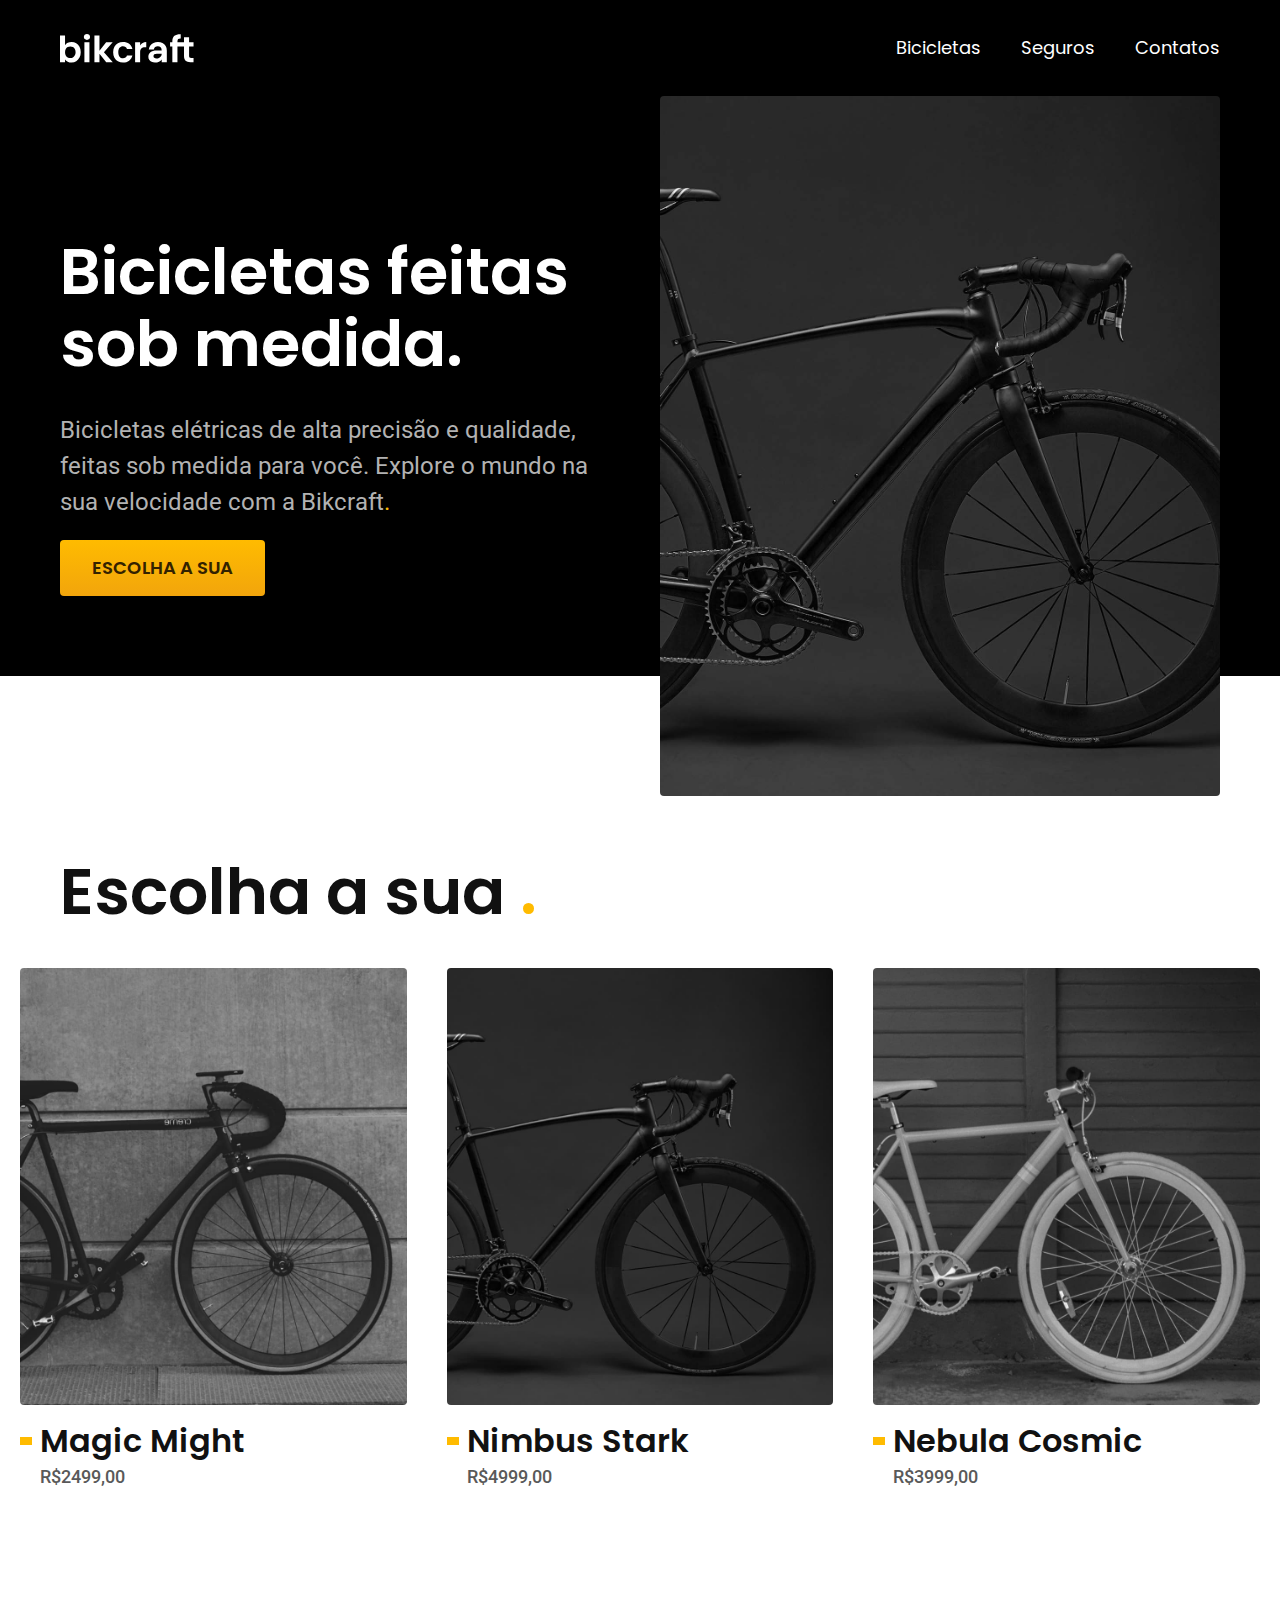
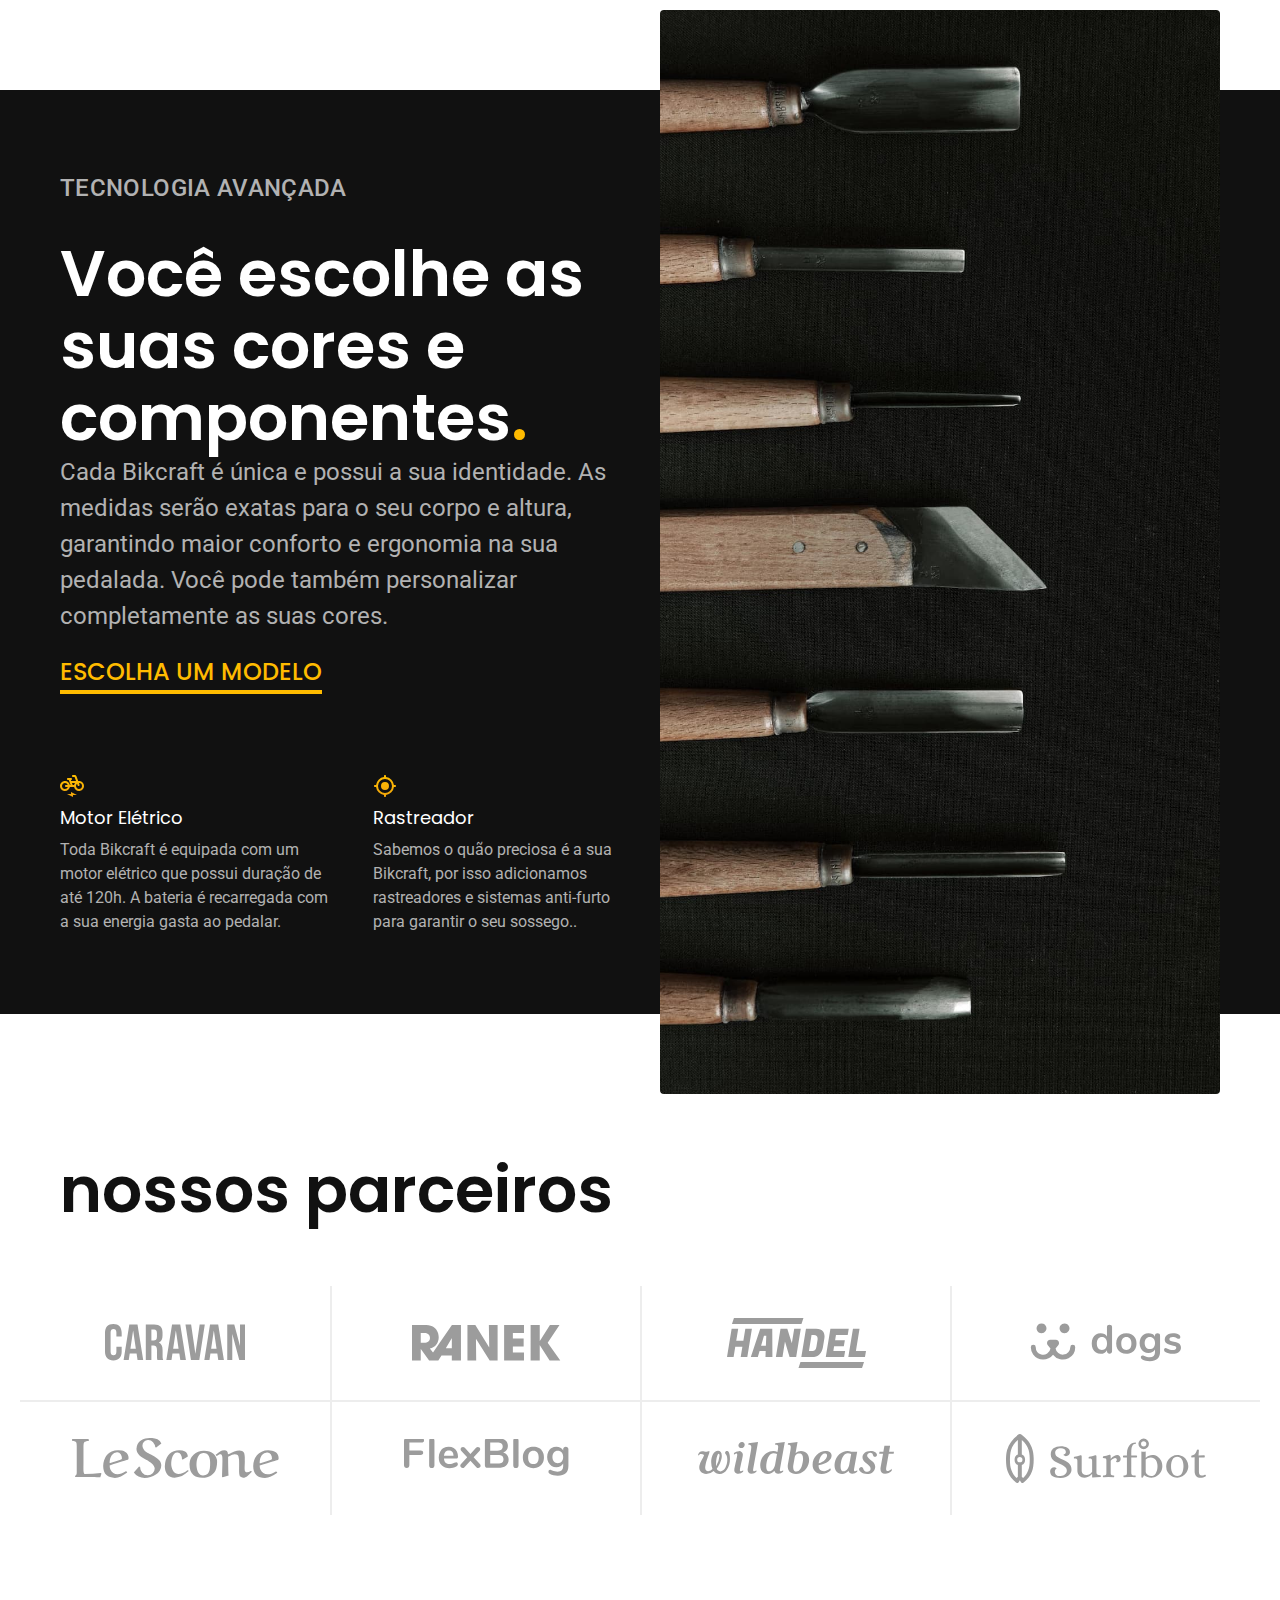
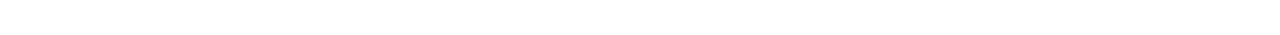
==== index.html @ 87c3dee8 "Merge branch 'main' of https://github.com/Expreanth/bikcraft" ====
<!DOCTYPE html>
<html lang="pt-br">

<head>
  <meta charset="UTF-8">
  <meta name="viewport" content="width=device-width, initial-scale=1.0">
  <link rel="preconnect" href="https://fonts.googleapis.com">
  <link rel="preconnect" href="https://fonts.gstatic.com" crossorigin>
  <link href="https://fonts.googleapis.com/css2?family=Poppins:wght@400;600&family=Roboto:wght@400;500&display=swap" rel="stylesheet">
  <meta name="description" content="Bicicletas elétricas de alta precisão e qualidade, feitas sob medida para você. Explore o mundo na sua velocidade com a Bikcraft.">
  <link rel="stylesheet" href="css/style.css">
  <title>Bikcraft - Bicicletas Elétricas</title>
</head>

<body>
  <header class="header-bg">
    <div class="header container">
      <a href="./">
        <img src="./img/bikcraft.svg" alt="Bikcraft">
      </a>
      <nav aria-label="primaria">
        <ul class="header-menu font-1-m cor-0">
          <li><a href="./bicicletas.html">Bicicletas</a></li>
          <li><a href="./seguros.html">Seguros</a></li>
          <li><a href="./contatos.html">Contatos</a></li>
        </ul>
      </nav>
    </div>
  </header>
  <main class="introducao-bg">
    <div class="introducao container">
      <div class="introducao-conteudo">
        <h1 class="font-1-xxl cor-0">Bicicletas feitas sob medida.</h1>
        <p class="font-2-l cor-5">Bicicletas elétricas de alta precisão e qualidade, feitas sob medida para você. Explore o mundo na sua velocidade com a Bikcraft<span class="cor-p1">.</span></p>
        <a href="./bicicletas.html" class="botao">Escolha a sua</a>
      </div>
      <div class="introducao-imagem">
        <img src="./img/fotos/introducao.jpg" alt="Bicicleta Elétricas Preta.">
      </div>
    </div>
  </main>
  <article class="bicicletas-listas">
    <h2 class="font-1-xxl container">Escolha a sua<span class="cor-p1"> .</span></h2>

    <ul>
      <li>
        <a href="./bicicletas/magic.html">
          <img src="./img/bicicletas/magic-home.jpg" alt="Bicicleta preta">
          <h3 class="font-1-xl">Magic Might</h3>
          <span class="font-2-m cor-8">R$2499,00</span>
        </a>
      </li>
      <li>
        <a href="./bicicletas/nimbus.html">
          <img src="./img/bicicletas/nimbus-home.jpg" alt="Bicicleta preta">
          <h3 class="font-1-xl">Nimbus Stark</h3>
          <span class="font-2-m cor-8">R$4999,00</span>
        </a>
      </li>
      <li>
        <a href="./bicicletas/nebula.html">
          <img src="./img/bicicletas/nebula-home.jpg" alt="Bicicleta preta">
          <h3 class="font-1-xl">Nebula Cosmic</h3>
          <span class="font-2-m cor-8">R$3999,00</span>
        </a>
      </li>
    </ul>
  </article>
  <article class="tecnologia-bg">
    <div class="tecnologia container">
      <div class="tecnologia-conteudo">
        <span class="font-2-l-b cor-5">Tecnologia Avançada</span>
        <h2 class="font-1-xxl cor-0">Você escolhe as suas cores e componentes<span class="cor-p1">.</span></h2>
        <p class="font-2-l cor-5">Cada Bikcraft é única e possui a sua identidade. As medidas serão exatas para o seu corpo e altura, garantindo maior conforto e ergonomia na sua pedalada. Você pode também personalizar completamente as suas cores.</p>
        <a class="link" href="./bicicletas.html">ESCOLHA UM MODELO</a>
        <div class="tecnologia-vantagens">
          <div>
            <img src="./img/icones/eletrica.svg" alt="">
            <h3 class="font-1-m cor-0">Motor Elétrico</h3>
            <p class="font-2-s cor-5">Toda Bikcraft é equipada com um motor elétrico que possui duração de até 120h. A bateria é recarregada com a sua energia gasta ao pedalar.</p>
          </div>
          <div>
            <img src="./img/icones/rastreador.svg" alt="">
            <h3 class="font-1-m cor-0">Rastreador</h3>
            <p class="font-2-s cor-5">Sabemos o quão preciosa é a sua Bikcraft, por isso adicionamos rastreadores e sistemas anti-furto para garantir o seu sossego..</p>
          </div>
        </div>
      </div>
      <div class="tecnologia-imagem">
        <img src="./img/fotos/tecnologia.jpg" alt="">
      </div>
    </div>
  </article>
  <section class="parceiros" aria-label="Nossos Parceiros">
    <h2 class="font-1-xxl container">nossos parceiros</h2>
    <ul>
      <li><img src="./img/parceiros/caravan.svg" alt="caravan"></li>
      <li><img src="./img/parceiros/ranek.svg" alt="ranek"></li>
      <li><img src="./img/parceiros/handel.svg" alt="handel"></li>
      <li><img src="./img/parceiros/dogs.svg" alt="dogs"></li>
      <li><img src="./img/parceiros/lescone.svg" alt="lescone"></li>
      <li><img src="./img/parceiros/flexblog.svg" alt="flexblog"></li>
      <li><img src="./img/parceiros/wildbeast.svg" alt="wildbeast"></li>
      <li><img src="./img/parceiros/surfbot.svg" alt="surfbot"></li>
    </ul>
  </section>
</body>

</html>
---- css/style.css ----
/*Global*/
@import "./global/global.css";
@import "./utilidades/tipografia.css";
@import "./global/header.css";
/*home*/
@import "./home/introdução.css";
/*utilidades*/
@import "./utilidades/cores.css";
@import "./utilidades/componentes.css";
@import "./bicicletas/bicicletas-lista.css";
@import "./home/tecnologia.css";
@import "./home/parceiros.css";
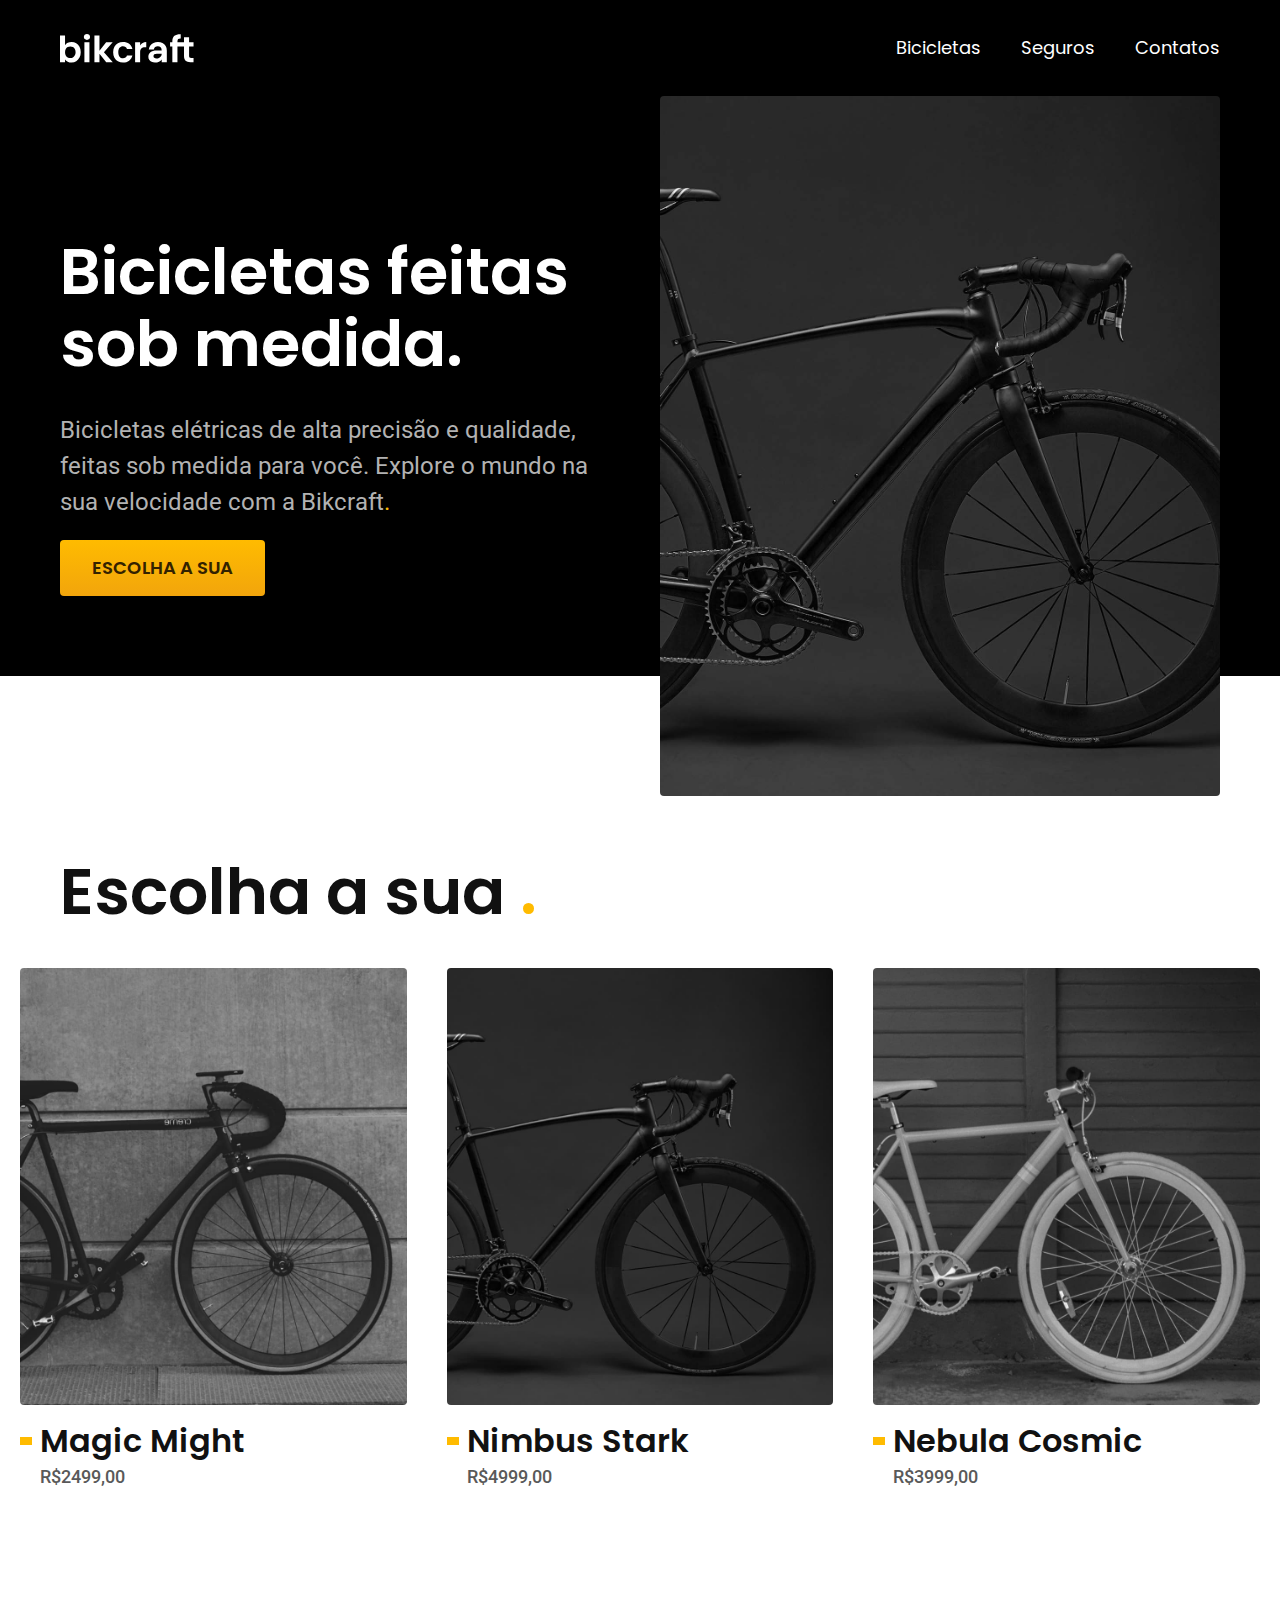
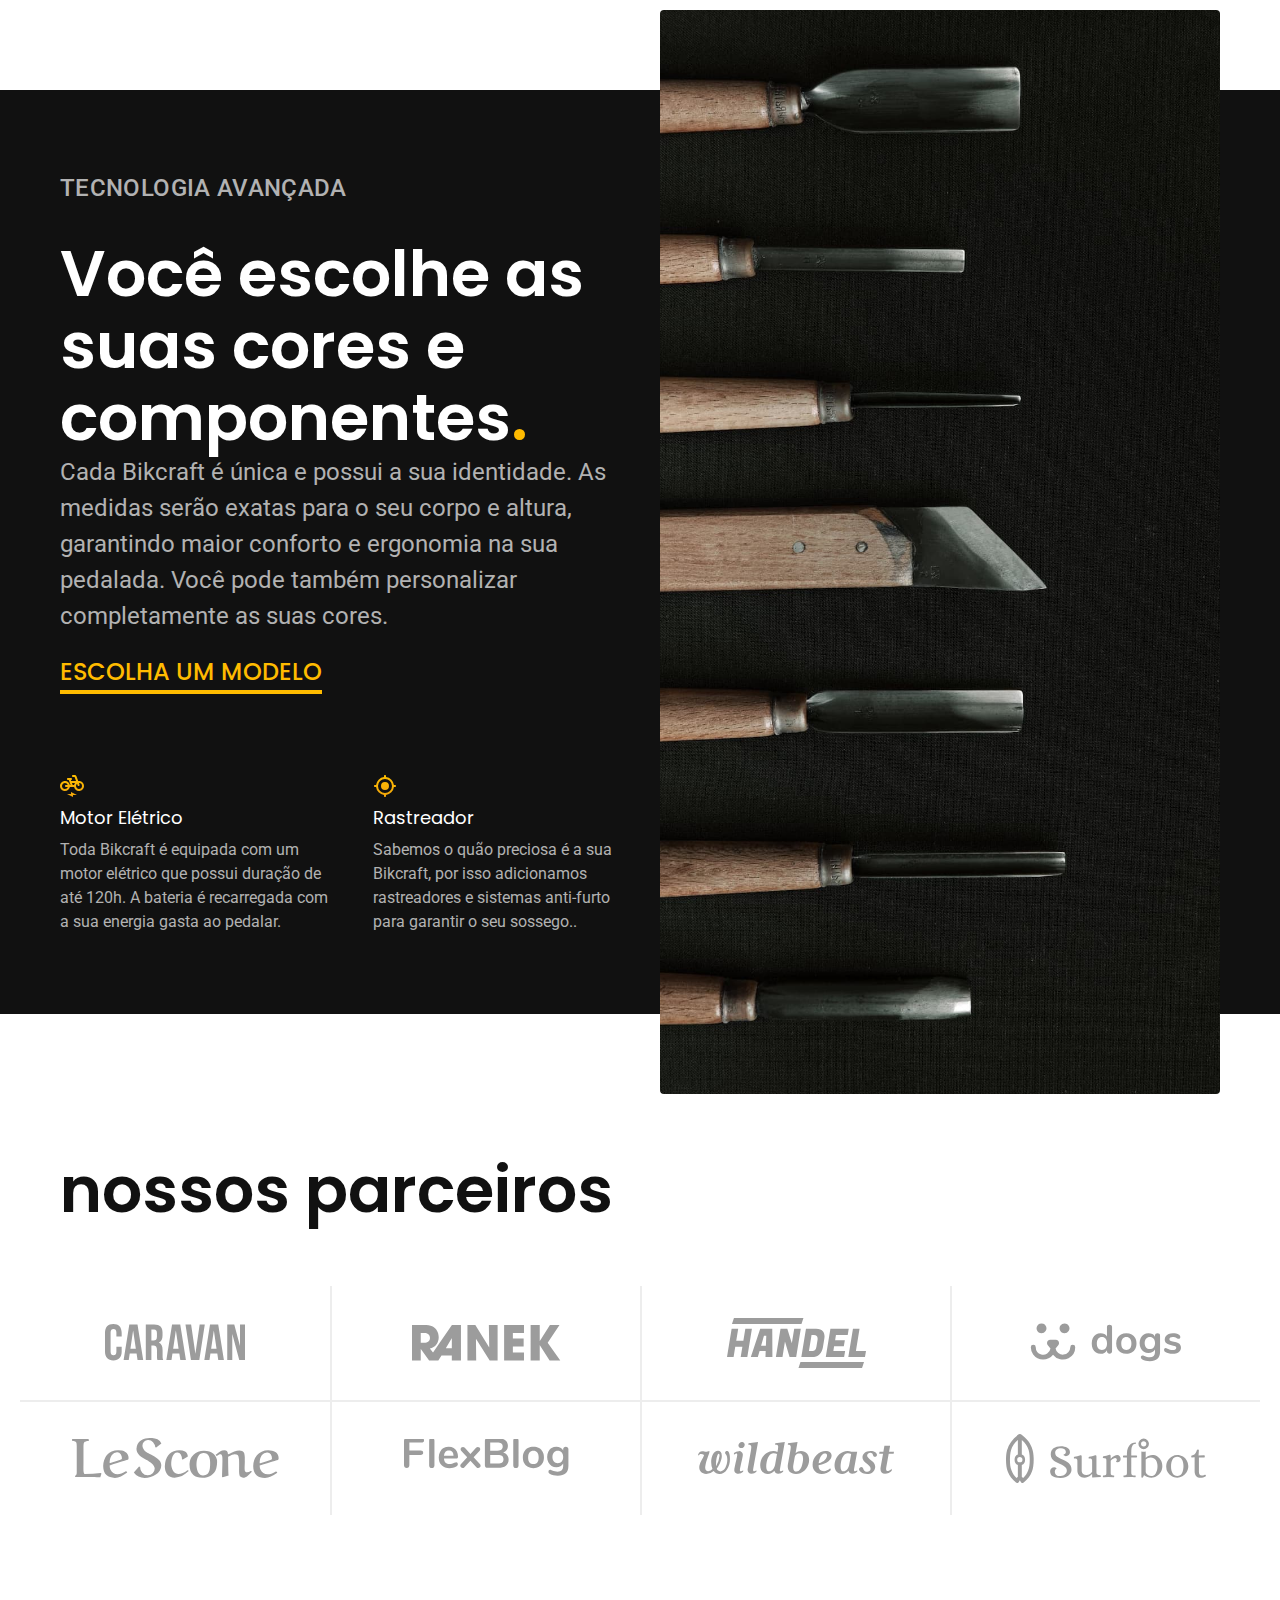
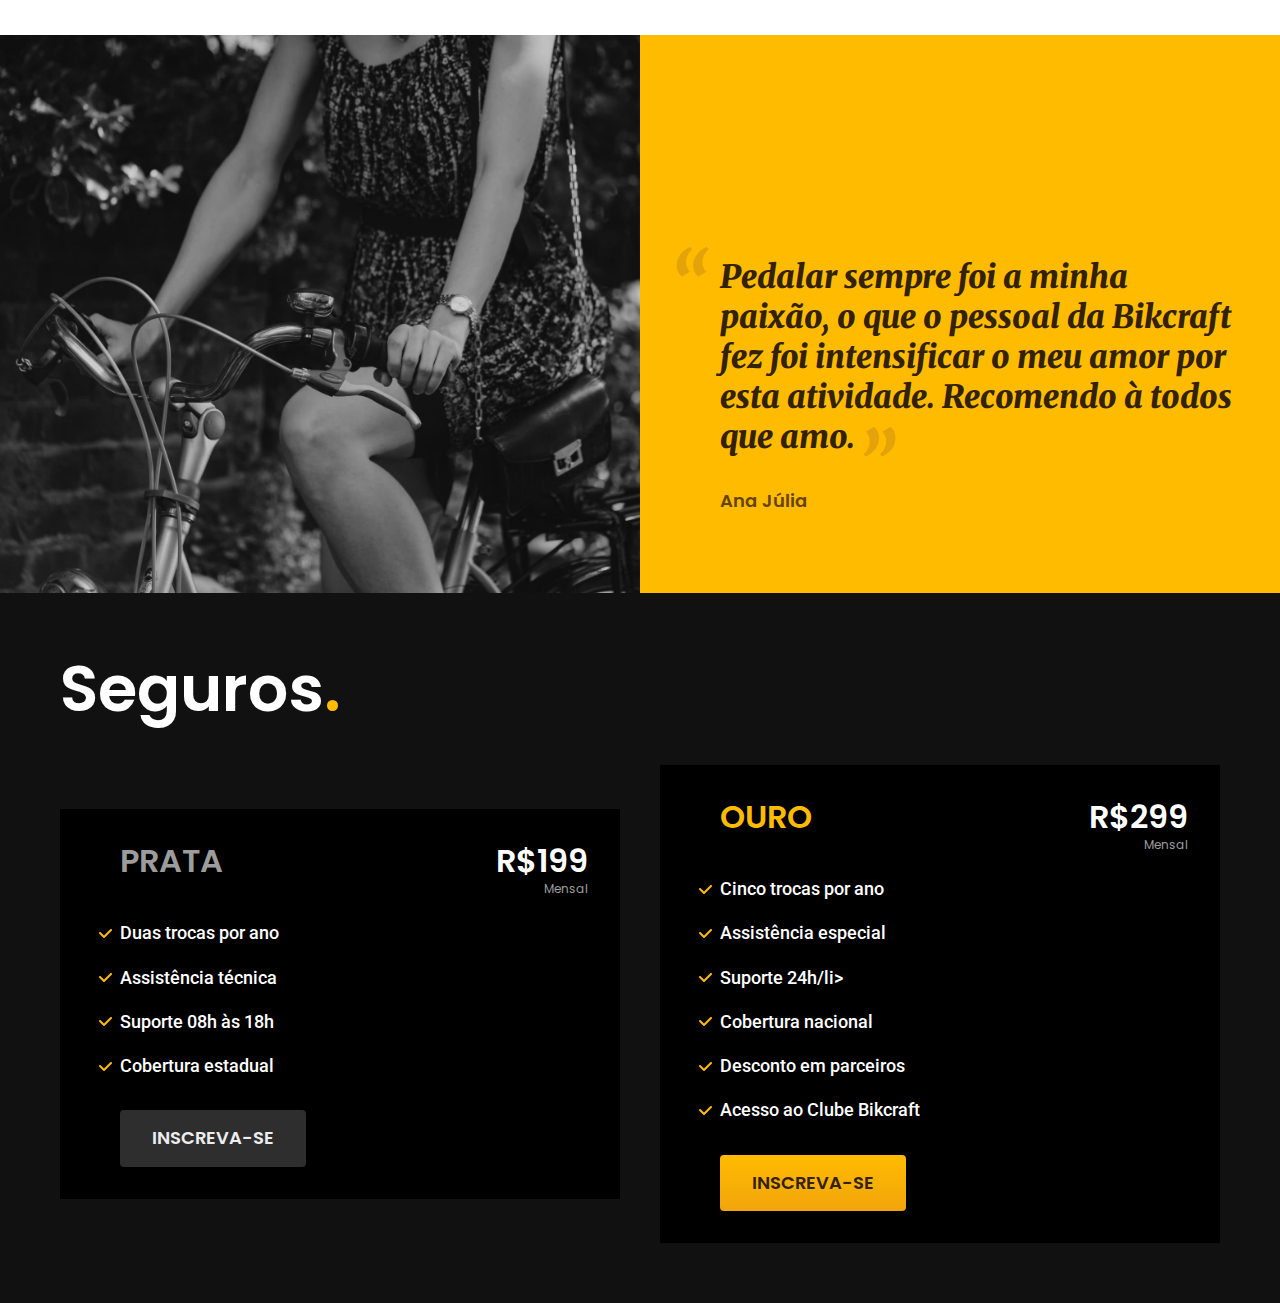
==== commit a24e167b: "Depoimento e Seguros" ====
--- a/index.html
+++ b/index.html
@@ -6,7 +6,7 @@
   <meta name="viewport" content="width=device-width, initial-scale=1.0">
   <link rel="preconnect" href="https://fonts.googleapis.com">
   <link rel="preconnect" href="https://fonts.gstatic.com" crossorigin>
-  <link href="https://fonts.googleapis.com/css2?family=Poppins:wght@400;600&family=Roboto:wght@400;500&display=swap" rel="stylesheet">
+  <link href="https://fonts.googleapis.com/css2?family=Merriweather:ital,wght@1,900&family=Poppins:wght@400;600&family=Roboto:wght@400;500&display=swap" rel="stylesheet">
   <meta name="description" content="Bicicletas elétricas de alta precisão e qualidade, feitas sob medida para você. Explore o mundo na sua velocidade com a Bikcraft.">
   <link rel="stylesheet" href="css/style.css">
   <title>Bikcraft - Bicicletas Elétricas</title>
@@ -104,6 +104,47 @@
       <li><img src="./img/parceiros/surfbot.svg" alt="surfbot"></li>
     </ul>
   </section>
+  <section class="depoimento" aria-label="Depoimento">
+    <div>
+      <img src="./img/fotos/depoimento.jpg" alt="Pessoa pedalando uma Bicicleta Bikcraft">
+    </div>
+    <div class="depoimento-conteudo">
+      <blockquote class="font-1-xl cor-p5">
+        <p>Pedalar sempre foi a minha paixão, o que o pessoal da Bikcraft fez foi intensificar o meu amor por esta atividade. Recomendo à todos que amo.</p>
+      </blockquote>
+      <span class="font-1-m-b cor-p4">Ana Júlia</span>
+    </div>
+  </section>
+  <article class="seguros-bg">
+    <div class="seguros container">
+      <h2 class="font-1-xxl cor-0">Seguros<span class="cor-p1">.</span></h2>
+      <div class="seguros-item">
+        <h3 class="font-1-xl cor-6">PRATA</h3>
+        <span class="font-1-xl cor-0">R$199 <span class="font-1-xs cor-6">Mensal</span></span>
+        <ul class="font-2-m cor-0">
+          <li>Duas trocas por ano</li>
+          <li>Assistência técnica</li>
+          <li>Suporte 08h às 18h</li>
+          <li>Cobertura estadual</li>
+        </ul>
+        <a href="./orcamento.html" class="botao secundario">Inscreva-se</a>
+      </div>
+      <div class="seguros-item">
+        <h3 class="font-1-xl cor-p1">OURO</h3>
+        <span class="font-1-xl cor-0">R$299 <span class="font-1-xs cor-6">Mensal</span></span>
+        <ul class="font-2-m cor-0">
+          <li>Cinco trocas por ano</li>
+          <li>Assistência especial</li>
+          <li>Suporte 24h/li>
+          <li>Cobertura nacional</li>
+          <li>Desconto em parceiros</li>
+          <li>Acesso ao Clube Bikcraft</li>
+        </ul>
+        <a href="./orcamento.html" class="botao">Inscreva-se</a>
+      </div>
+    </div>
+
+  </article>
 </body>
 
-</html>
+</html>--- a/css/style.css
+++ b/css/style.css
@@ -4,9 +4,12 @@
 @import "./global/header.css";
 /*home*/
 @import "./home/introdução.css";
+@import "./home/tecnologia.css";
+@import "./home/parceiros.css";
+@import "./home/depoimento.css";
 /*utilidades*/
 @import "./utilidades/cores.css";
 @import "./utilidades/componentes.css";
 @import "./bicicletas/bicicletas-lista.css";
-@import "./home/tecnologia.css";
-@import "./home/parceiros.css";+/*seguros*/
+@import "./seguros/seguros.css"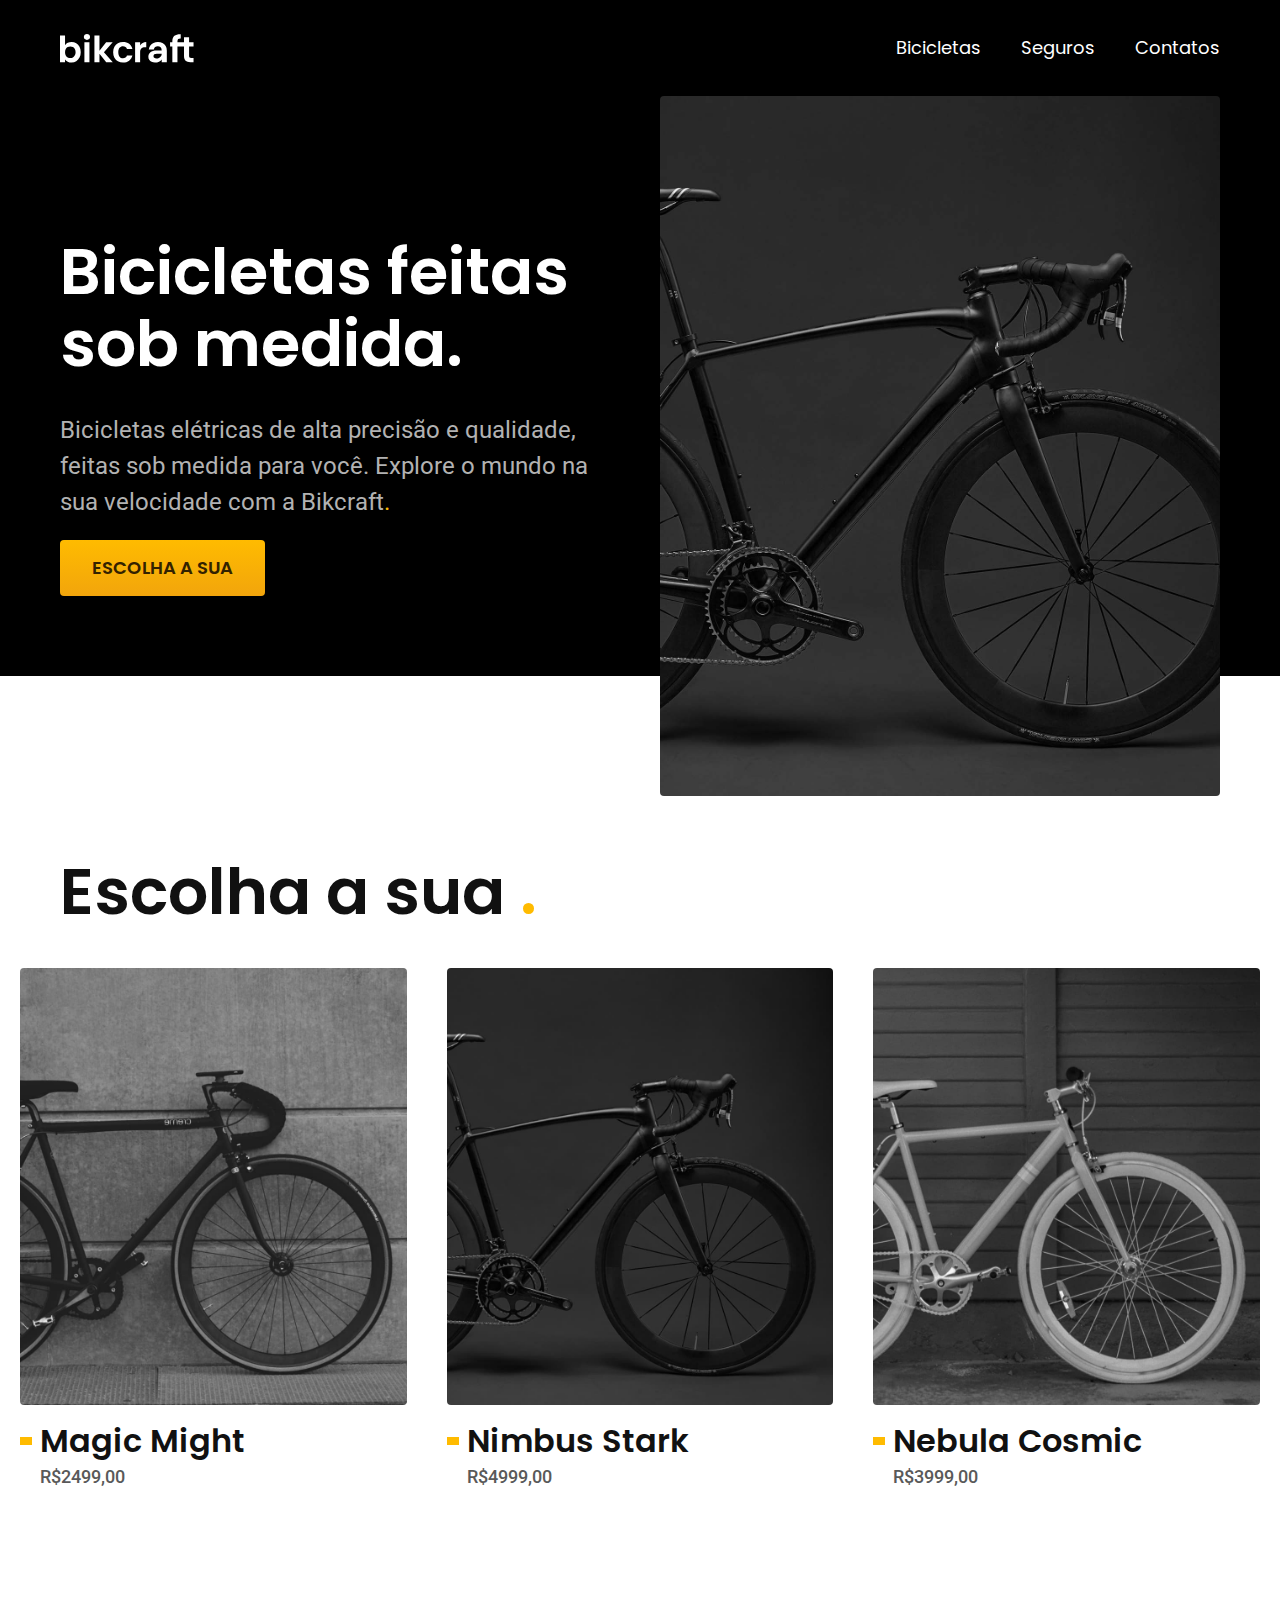
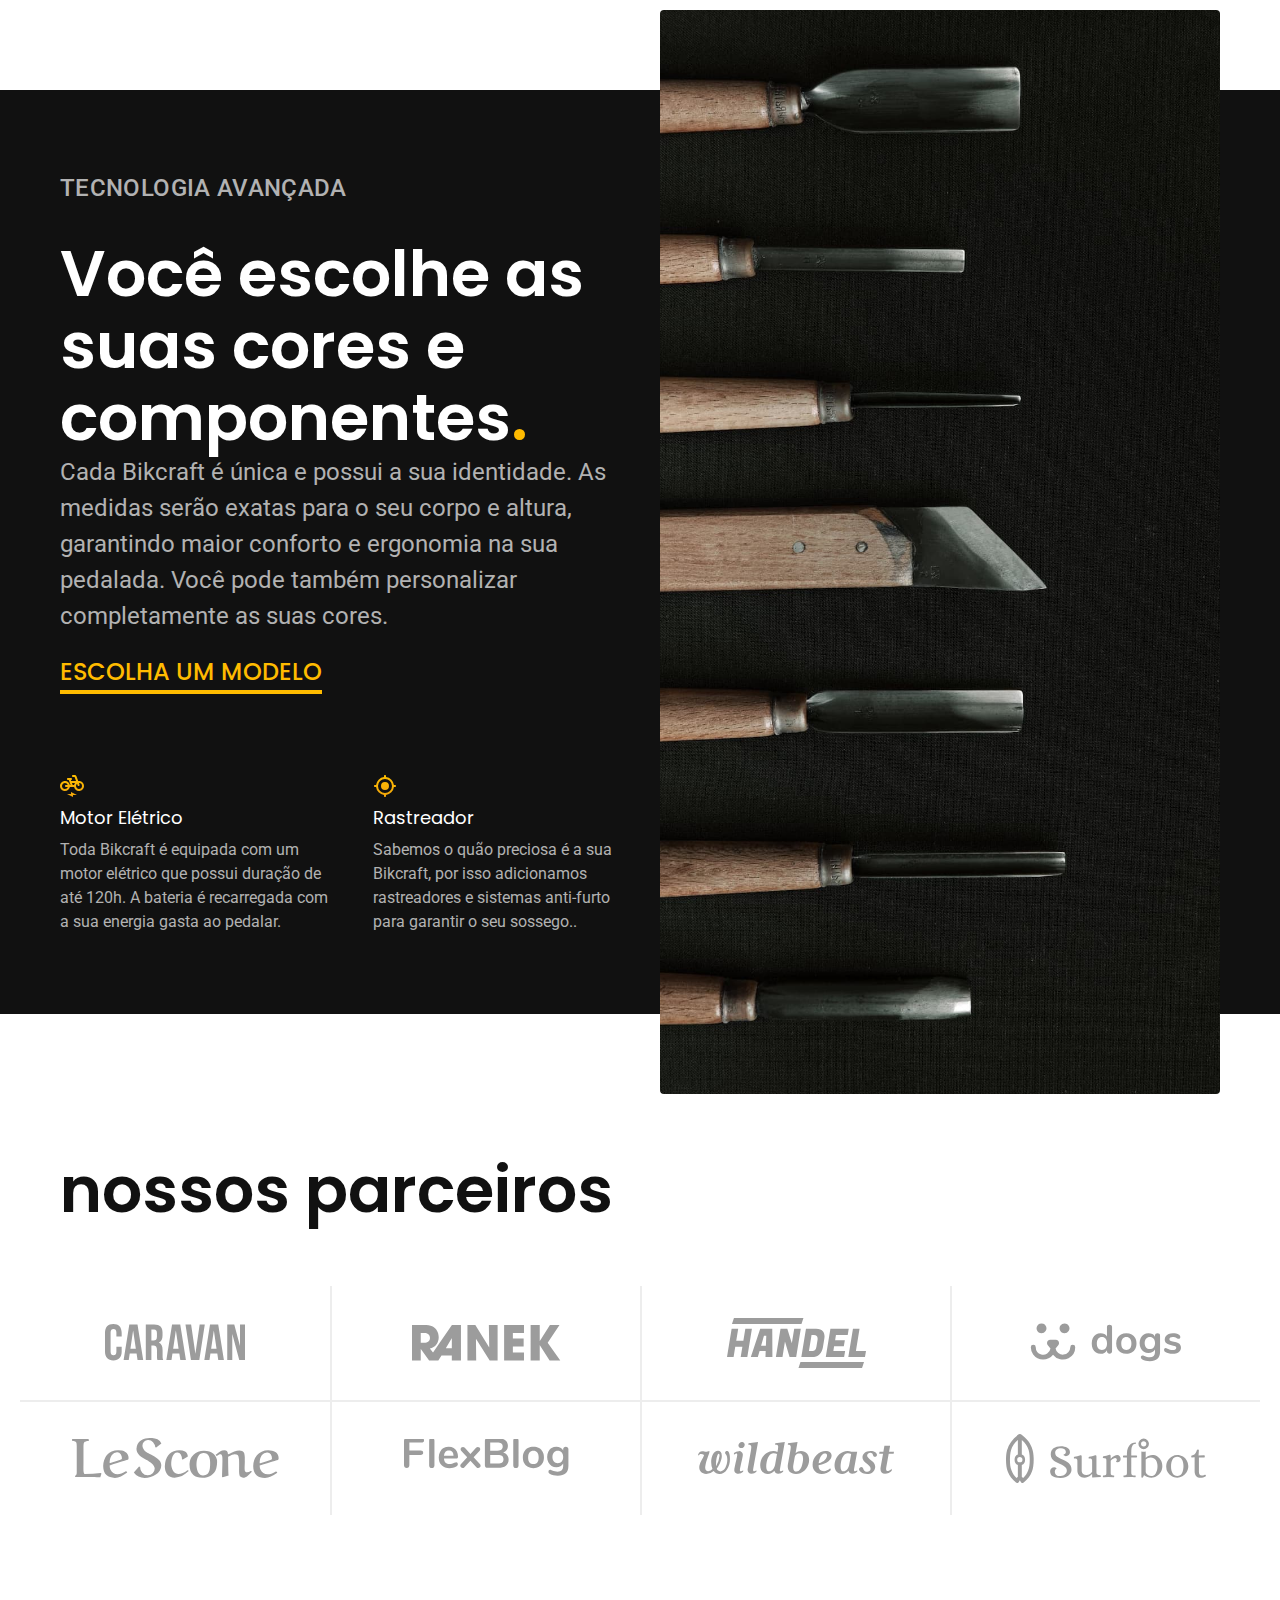
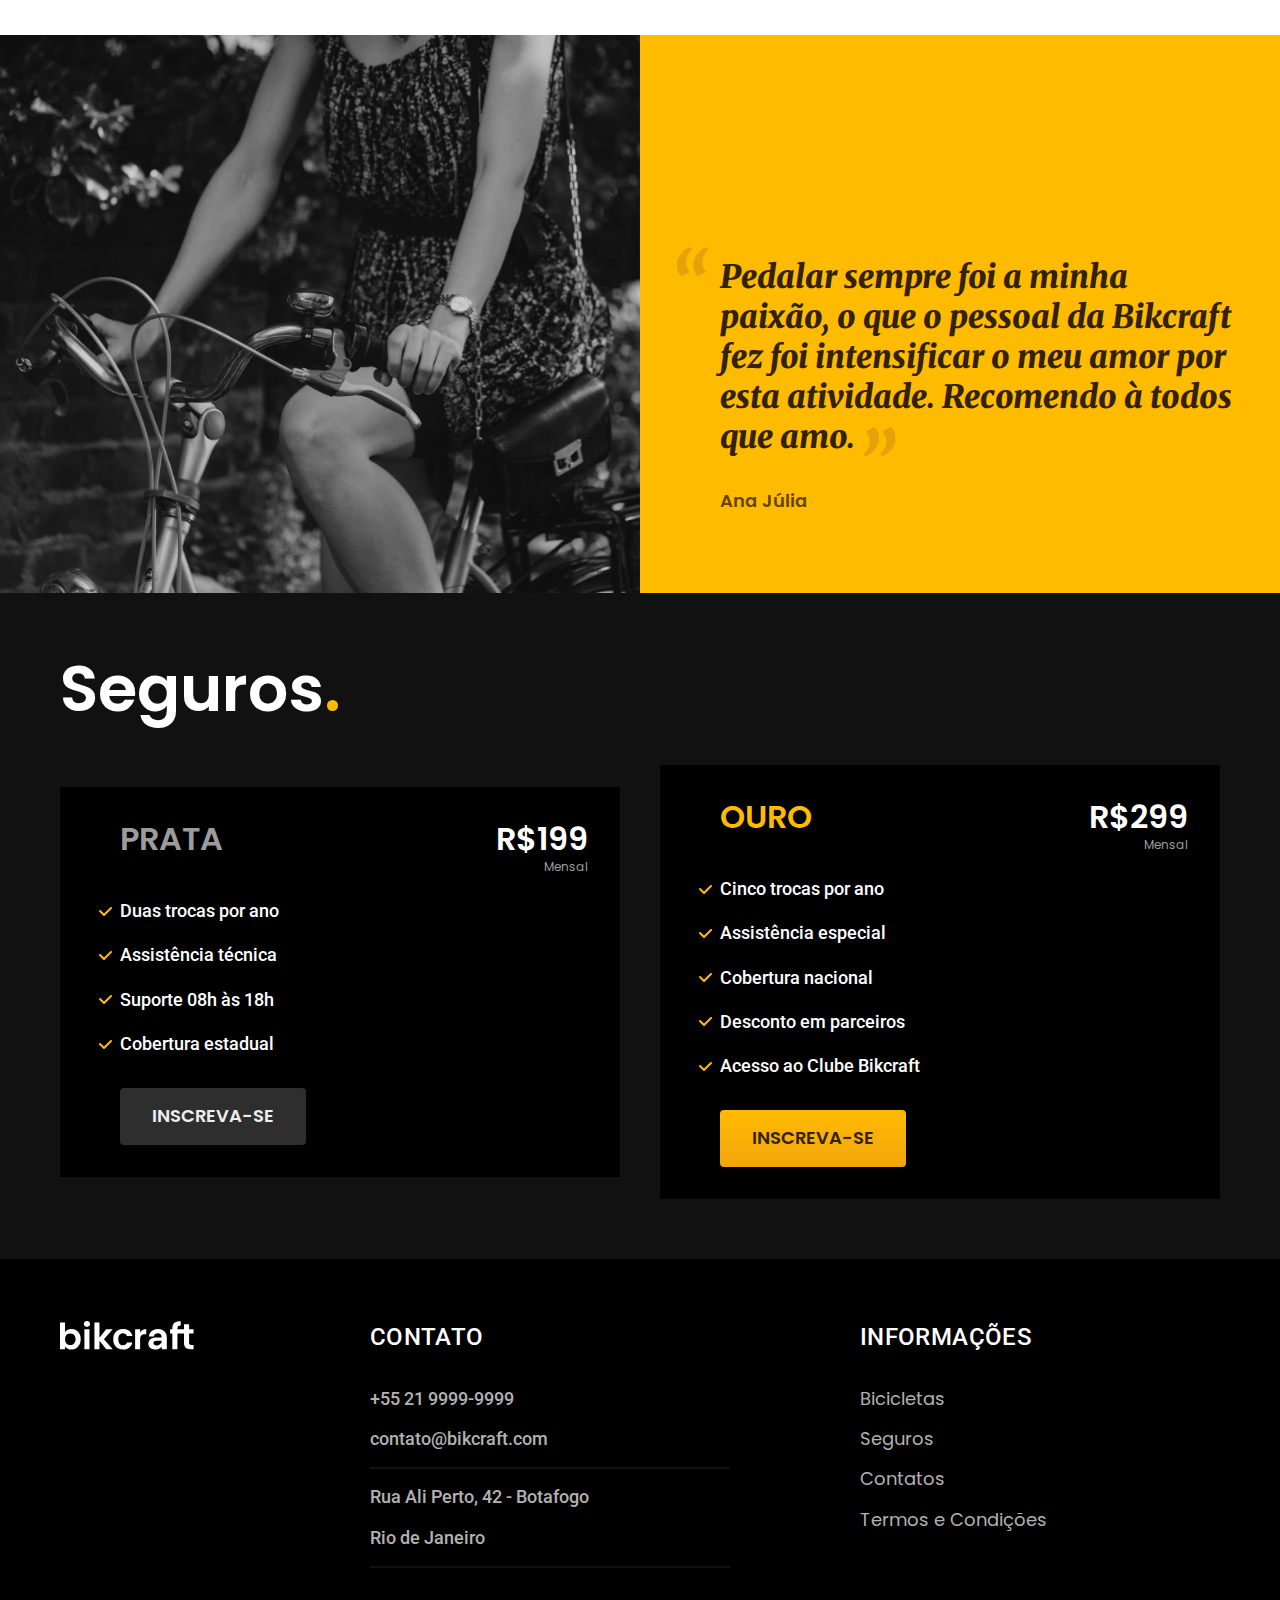
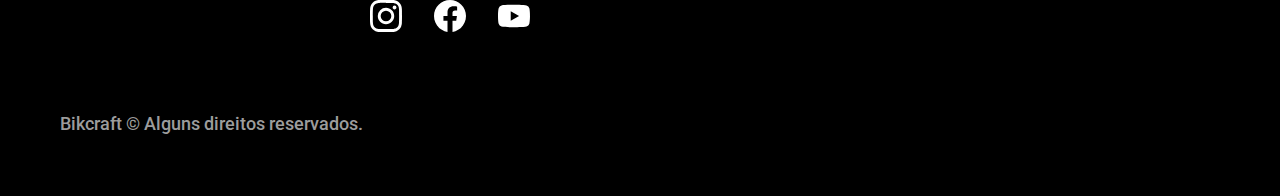
==== commit 0d2d3b0d: "foot and terms" ====
--- a/index.html
+++ b/index.html
@@ -135,7 +135,6 @@
         <ul class="font-2-m cor-0">
           <li>Cinco trocas por ano</li>
           <li>Assistência especial</li>
-          <li>Suporte 24h/li>
           <li>Cobertura nacional</li>
           <li>Desconto em parceiros</li>
           <li>Acesso ao Clube Bikcraft</li>
@@ -143,8 +142,44 @@
         <a href="./orcamento.html" class="botao">Inscreva-se</a>
       </div>
     </div>
-
   </article>
+  <footer class="footer-bg">
+    <div class="footer container">
+      <img src="./img/bikcraft.svg" alt="Bikcraft">
+      <div class="footer-contato">
+        <h3 class="font-2-l-b cor-0">Contato</h3>
+        <ul class="cor-5 font-2-m">
+          <li><a href="tel:+55219999999">+55 21 9999-9999</a></li>
+          <li><a href="mailto:contato@bikcraft.com">contato@bikcraft.com</a></li>
+          <li>Rua Ali Perto, 42 - Botafogo</li>
+          <li>Rio de Janeiro</li>
+        </ul>
+        <div class="footer-redes">
+          <a href="./">
+            <img src="./img/redes/instagram.svg" alt="Instagram">
+          </a>
+          <a href="./">
+            <img src="./img/redes/facebook.svg" alt="Facebook">
+          </a>
+          <a href="./">
+            <img src="./img/redes/youtube.svg" alt="Youtube">
+          </a>
+        </div>
+      </div>
+      <div class="footer-informações">
+        <h3 class="font-2-l-b cor-0">Informações</h3>
+        <nav>
+          <ul class="font-1-m cor-5">
+            <li><a href="./bicicletas.html">Bicicletas</a></li>
+            <li><a href="./seguros.html">Seguros</a></li>
+            <li><a href="./contatos.html">Contatos</a></li>
+            <li><a href="./termos.html">Termos e Condições</a></li>
+          </ul>
+        </nav>
+      </div>
+      <p class="footer-copy font-2-m cor-6">Bikcraft © Alguns direitos reservados.</p>
+    </div>
+  </footer>
 </body>
 
 </html>--- a/css/style.css
+++ b/css/style.css
@@ -2,6 +2,7 @@
 @import "./global/global.css";
 @import "./utilidades/tipografia.css";
 @import "./global/header.css";
+@import "./global/footer.css";
 /*home*/
 @import "./home/introdução.css";
 @import "./home/tecnologia.css";
@@ -12,4 +13,6 @@
 @import "./utilidades/componentes.css";
 @import "./bicicletas/bicicletas-lista.css";
 /*seguros*/
-@import "./seguros/seguros.css"+@import "./seguros/seguros.css";
+/*termos*/
+@import "./termos/termos.css"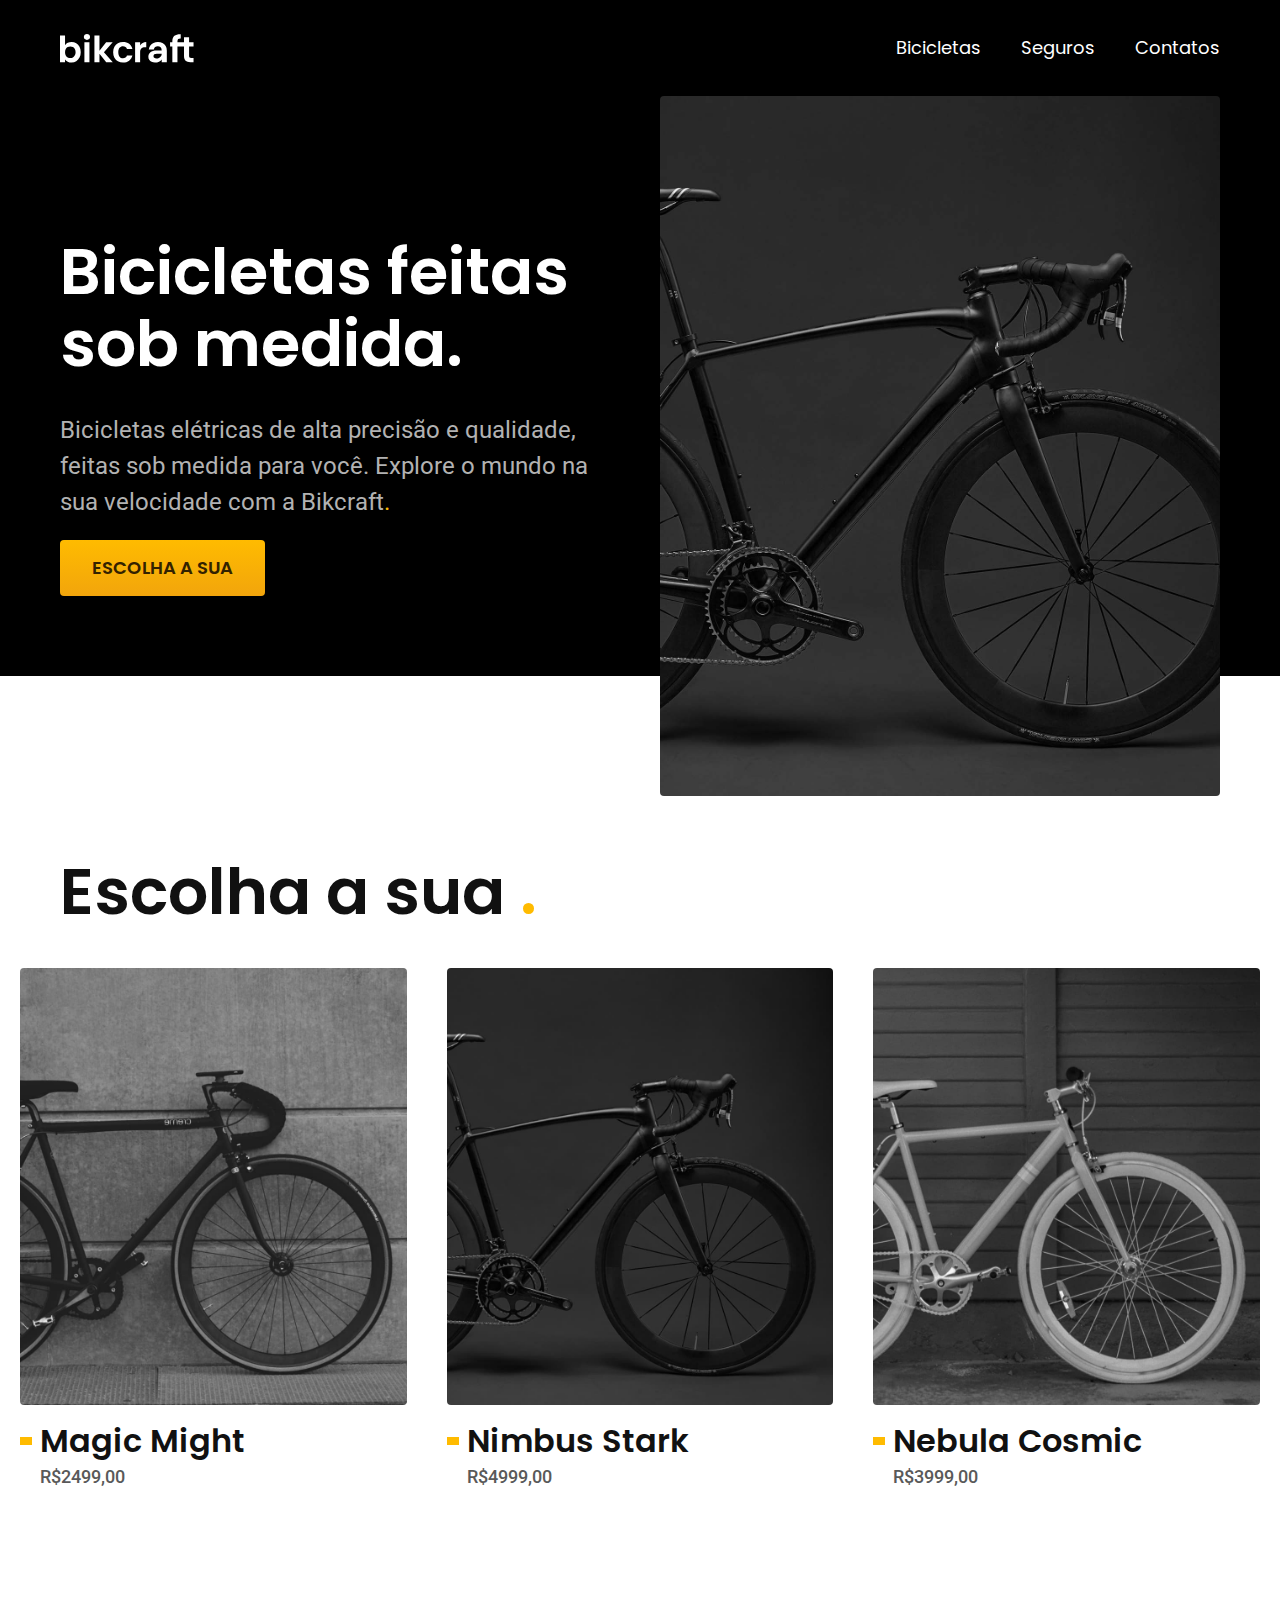
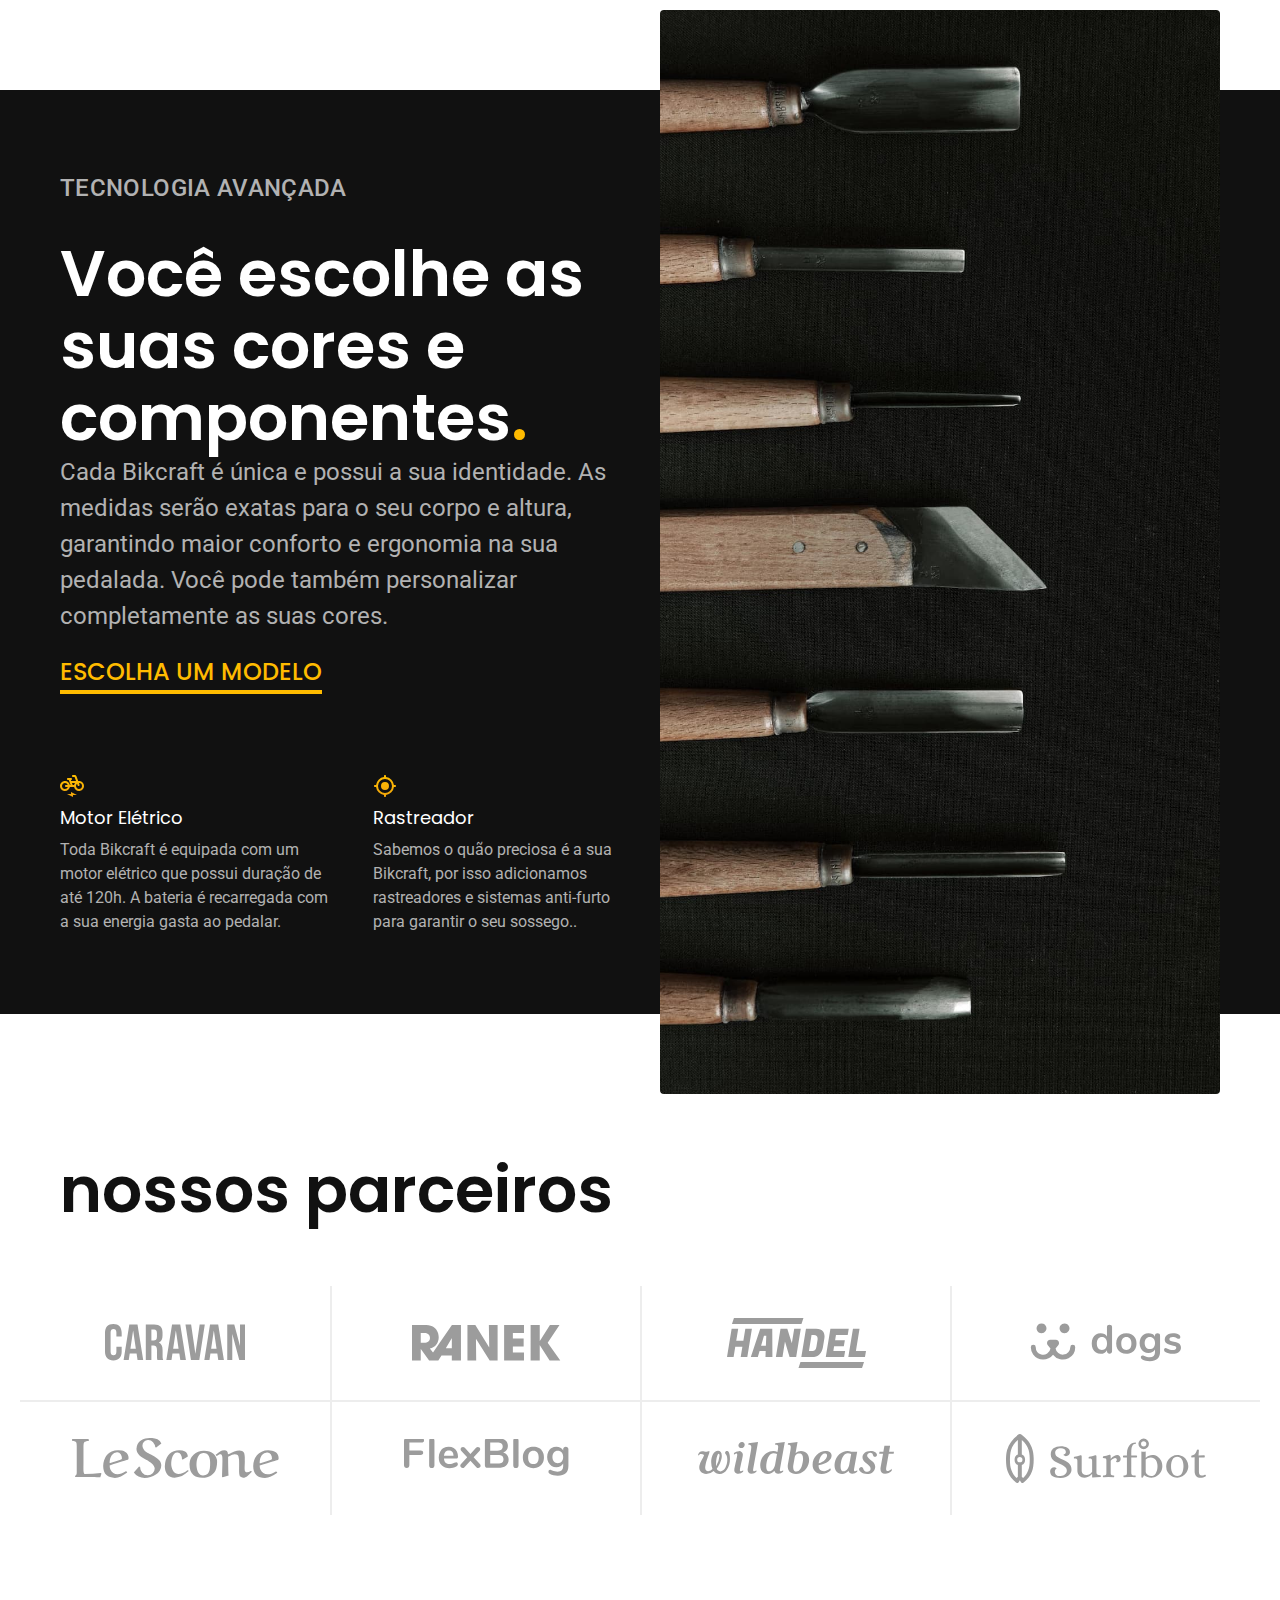
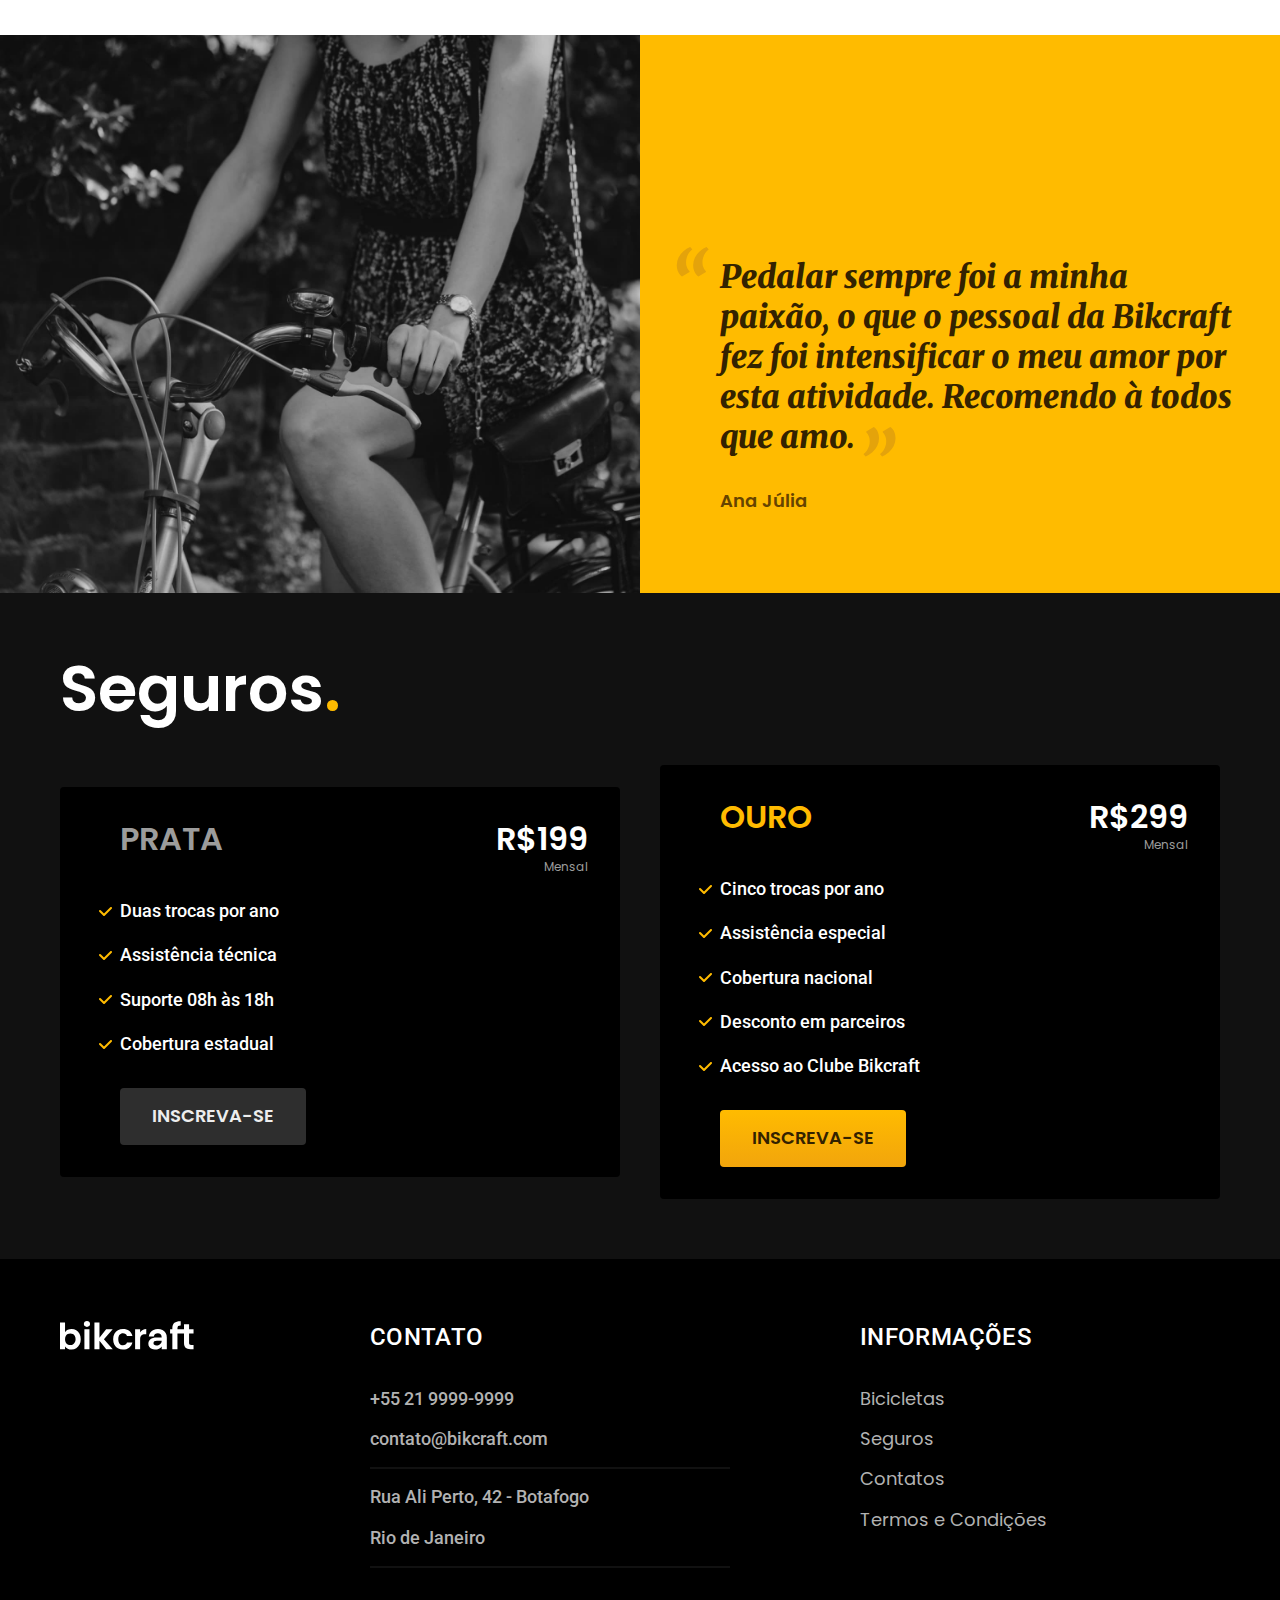
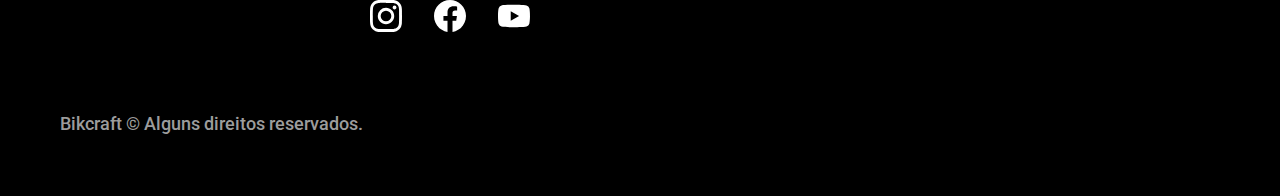
==== commit 4f2a9dbf: "pages" ====
--- a/index.html
+++ b/index.html
@@ -8,7 +8,7 @@
   <link rel="preconnect" href="https://fonts.gstatic.com" crossorigin>
   <link href="https://fonts.googleapis.com/css2?family=Merriweather:ital,wght@1,900&family=Poppins:wght@400;600&family=Roboto:wght@400;500&display=swap" rel="stylesheet">
   <meta name="description" content="Bicicletas elétricas de alta precisão e qualidade, feitas sob medida para você. Explore o mundo na sua velocidade com a Bikcraft.">
-  <link rel="stylesheet" href="css/style.css">
+  <link rel="stylesheet" href="./css/style.css">
   <title>Bikcraft - Bicicletas Elétricas</title>
 </head>
 
--- a/css/style.css
+++ b/css/style.css
@@ -11,8 +11,12 @@
 /*utilidades*/
 @import "./utilidades/cores.css";
 @import "./utilidades/componentes.css";
-@import "./bicicletas/bicicletas-lista.css";
 /*seguros*/
 @import "./seguros/seguros.css";
+@import "./seguros/vantagens.css";
+@import "./seguros/perguntas.css";
 /*termos*/
-@import "./termos/termos.css"+@import "./termos/termos.css";
+/*Bicicletas*/
+@import "./bicicletas/bicicletas-lista.css";
+@import "./bicicletas/bicicletas.css"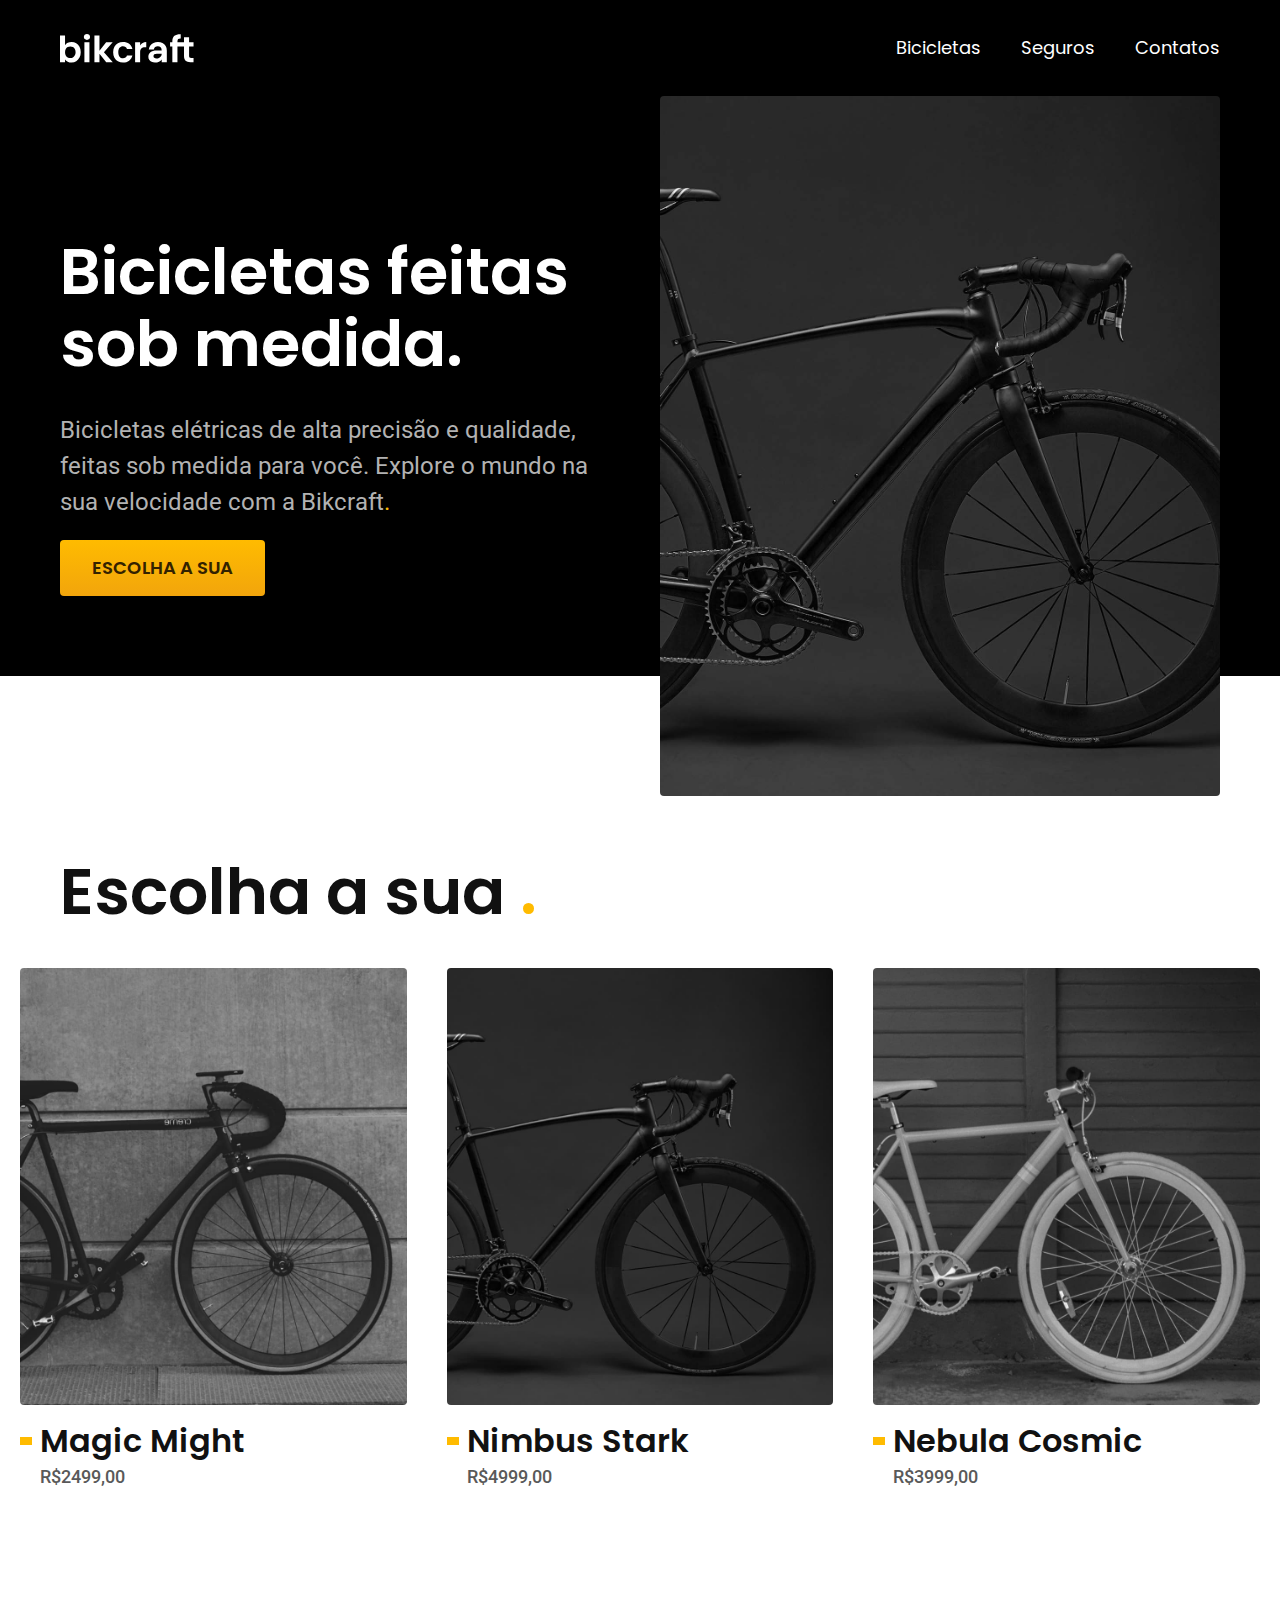
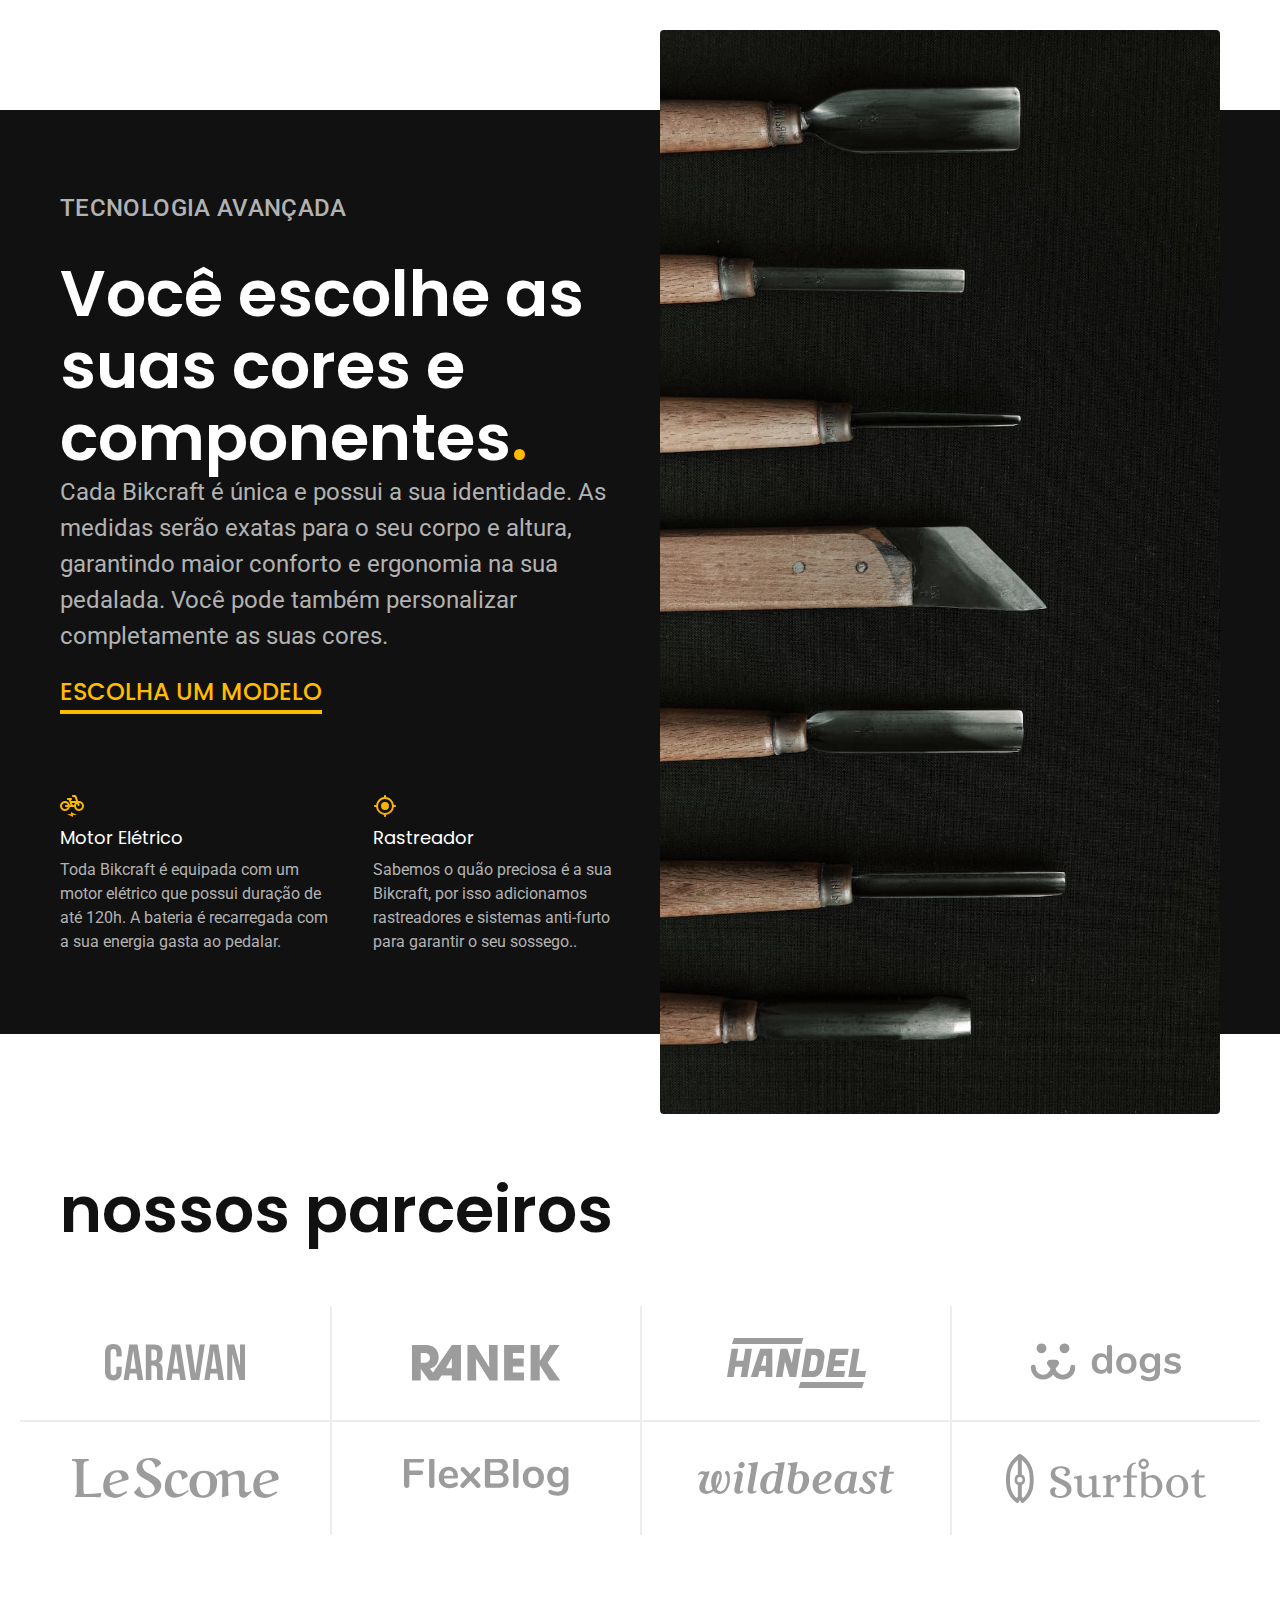
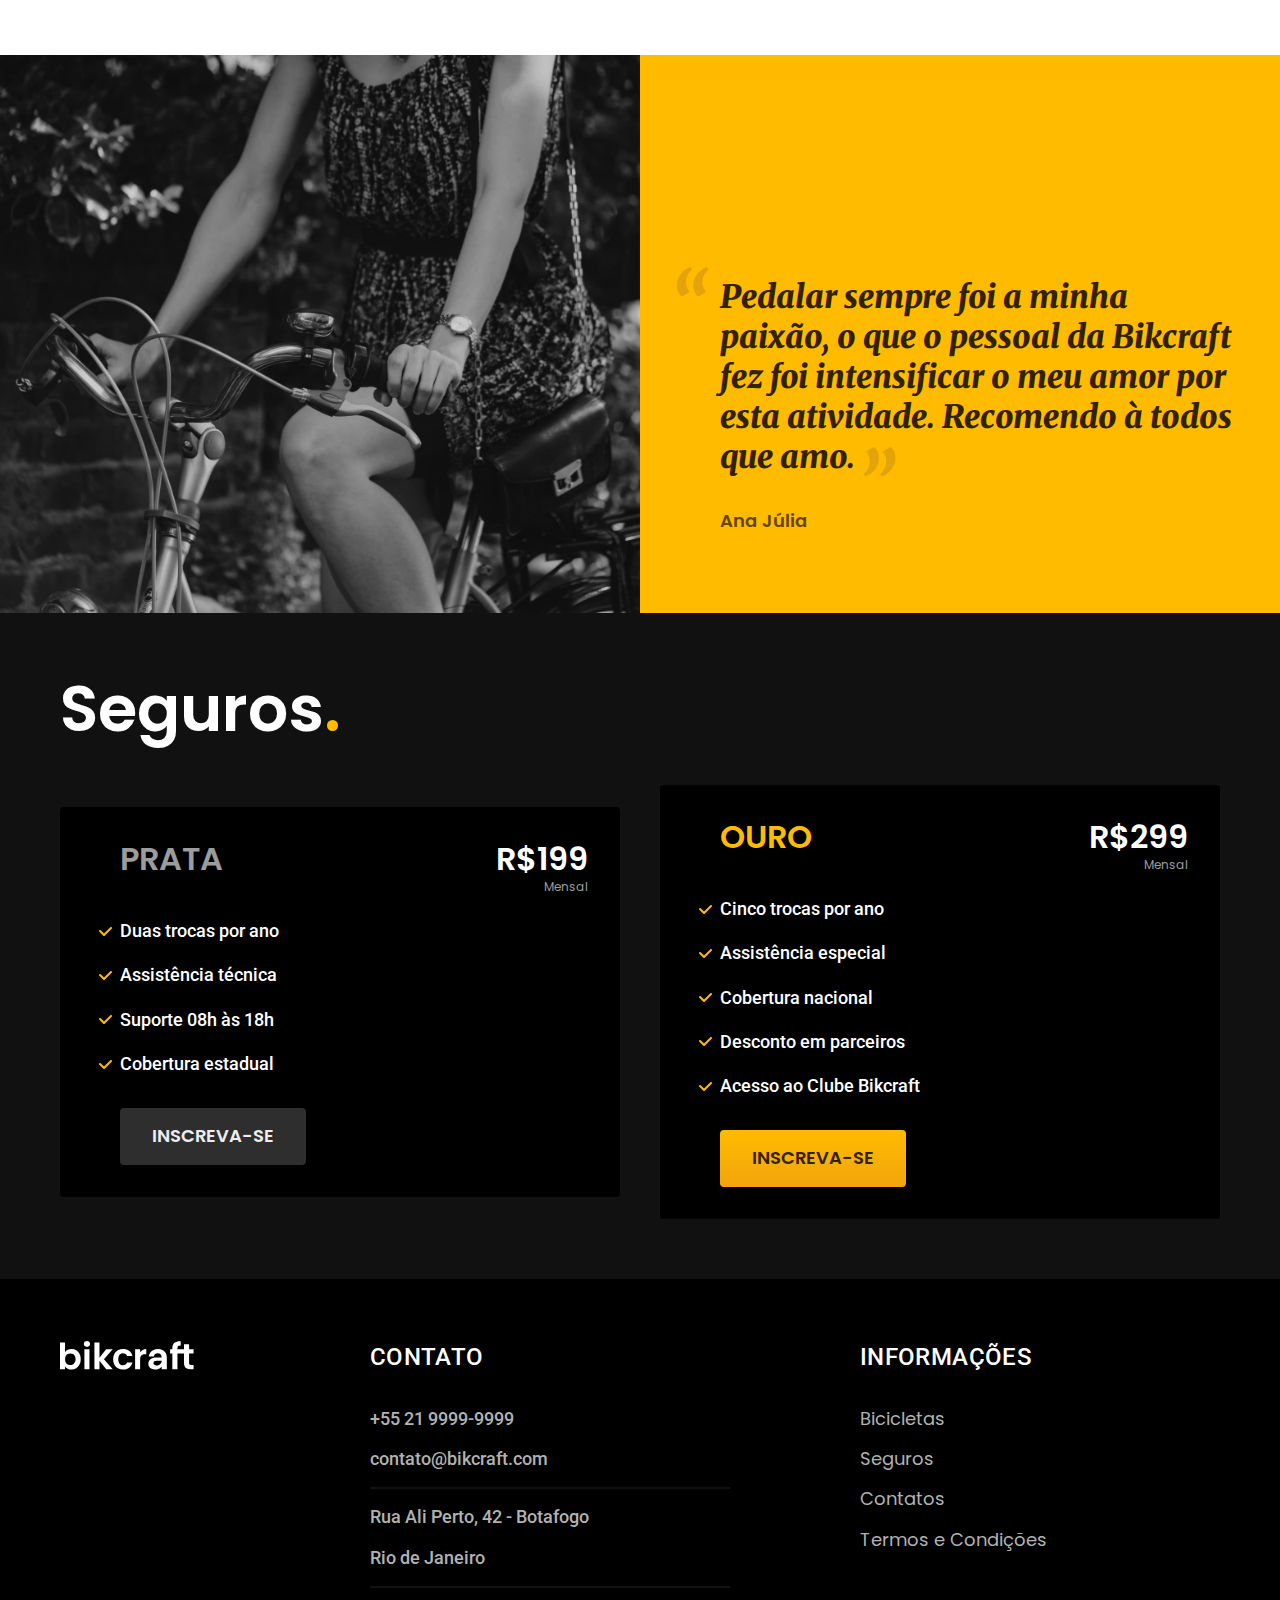
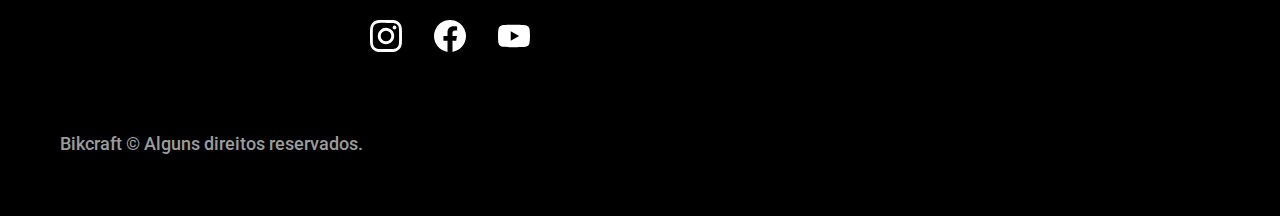
==== commit fdb5dce4: "contatos" ====
--- a/index.html
+++ b/index.html
@@ -22,7 +22,7 @@
         <ul class="header-menu font-1-m cor-0">
           <li><a href="./bicicletas.html">Bicicletas</a></li>
           <li><a href="./seguros.html">Seguros</a></li>
-          <li><a href="./contatos.html">Contatos</a></li>
+          <li><a href="./contato.html">Contatos</a></li>
         </ul>
       </nav>
     </div>
@@ -172,7 +172,7 @@
           <ul class="font-1-m cor-5">
             <li><a href="./bicicletas.html">Bicicletas</a></li>
             <li><a href="./seguros.html">Seguros</a></li>
-            <li><a href="./contatos.html">Contatos</a></li>
+            <li><a href="./contato.html">Contatos</a></li>
             <li><a href="./termos.html">Termos e Condições</a></li>
           </ul>
         </nav>
--- a/css/style.css
+++ b/css/style.css
@@ -11,6 +11,7 @@
 /*utilidades*/
 @import "./utilidades/cores.css";
 @import "./utilidades/componentes.css";
+@import "./utilidades/formulario.css";
 /*seguros*/
 @import "./seguros/seguros.css";
 @import "./seguros/vantagens.css";
@@ -19,4 +20,10 @@
 @import "./termos/termos.css";
 /*Bicicletas*/
 @import "./bicicletas/bicicletas-lista.css";
-@import "./bicicletas/bicicletas.css"+@import "./bicicletas/bicicletas.css";
+/*Bicicleta*/
+@import "./bicicleta/bicicleta.css";
+@import "./bicicleta/seguro.css";
+/*contato*/
+@import "./contato/contato.css";
+@import "./contato/lojas.css";
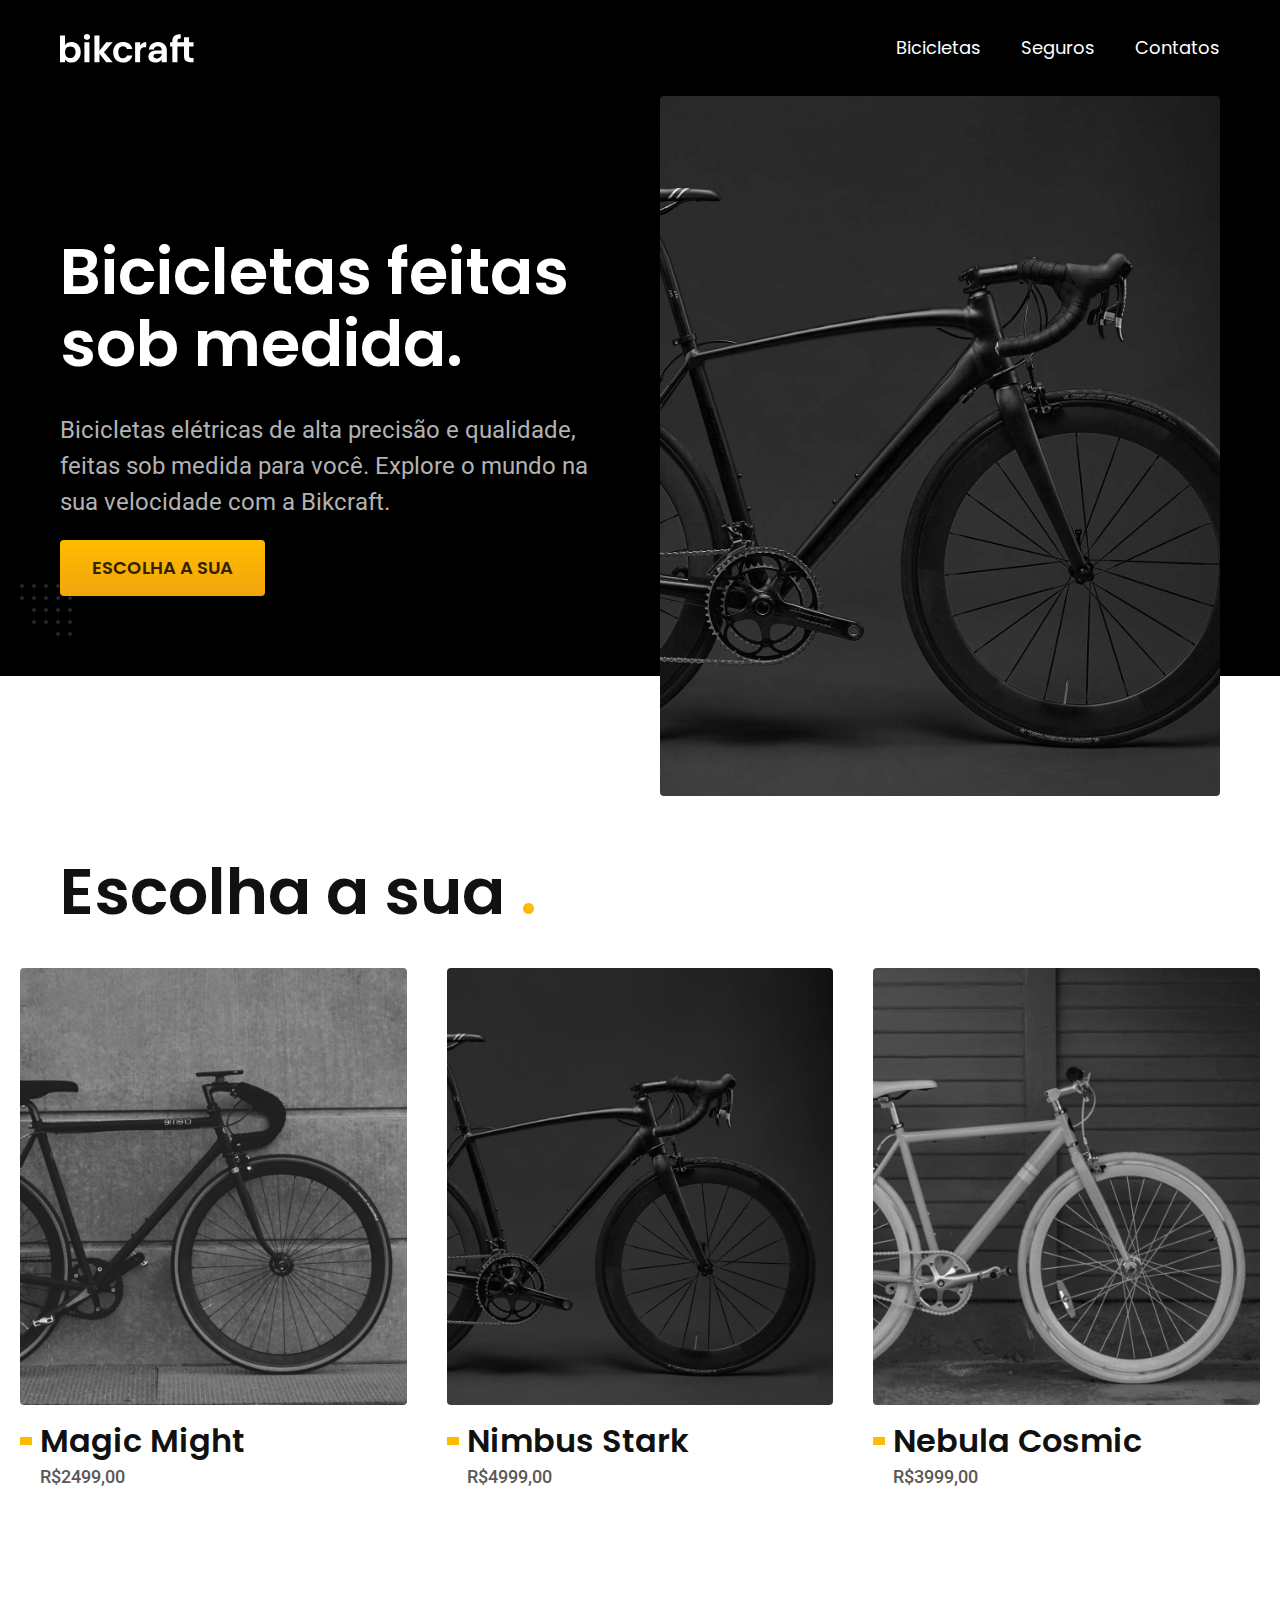
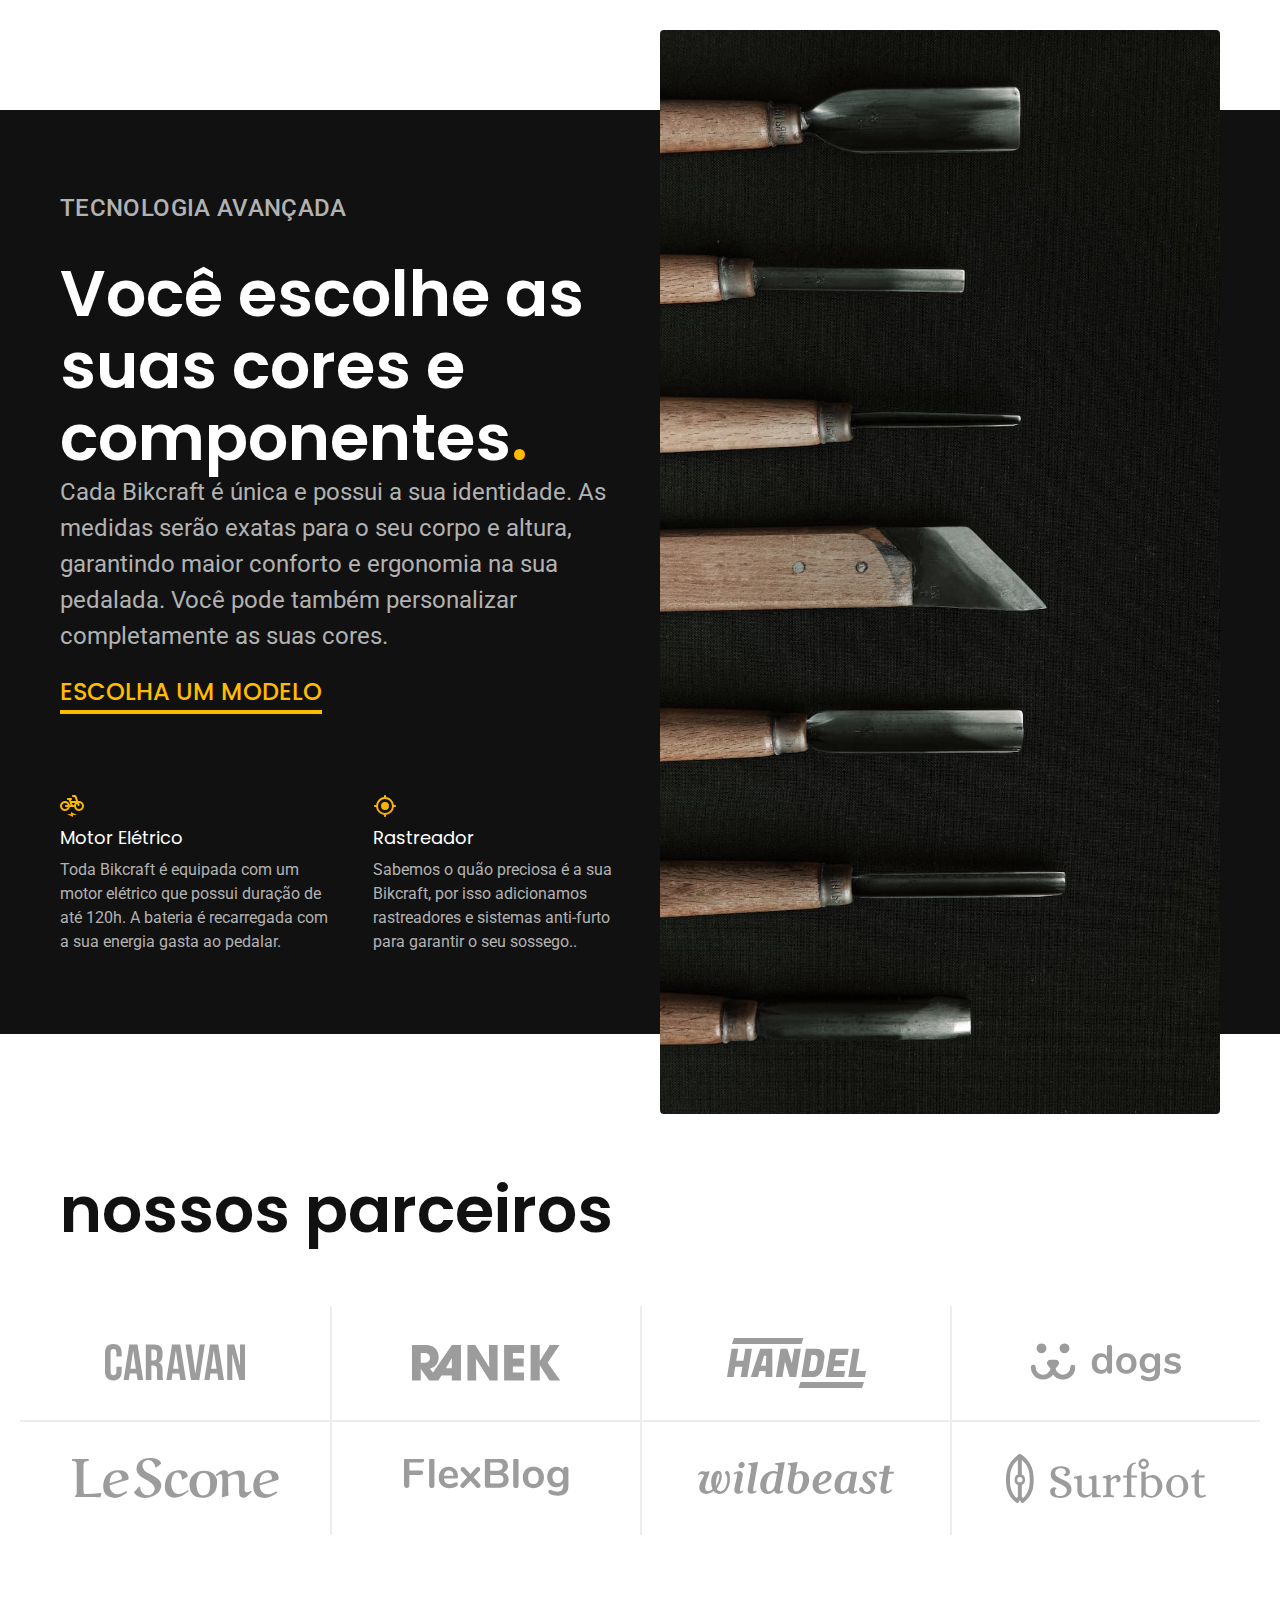
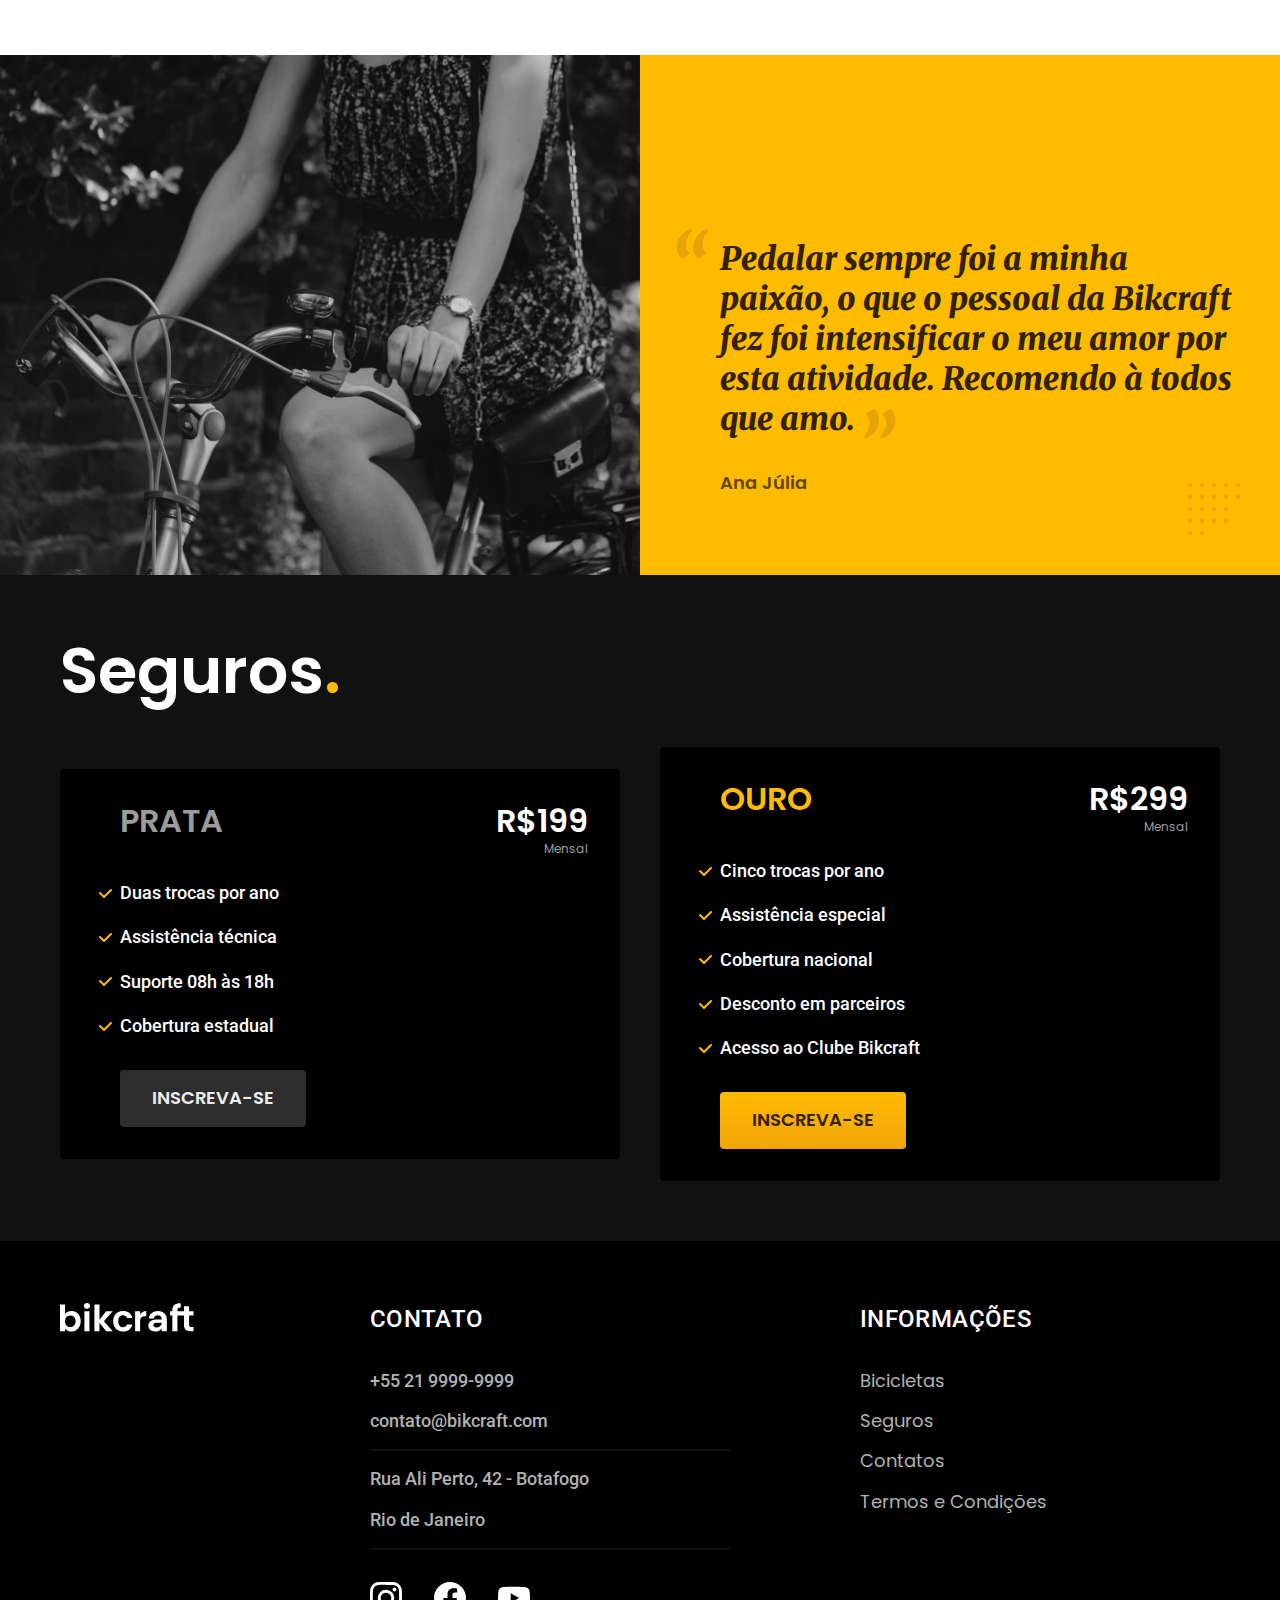
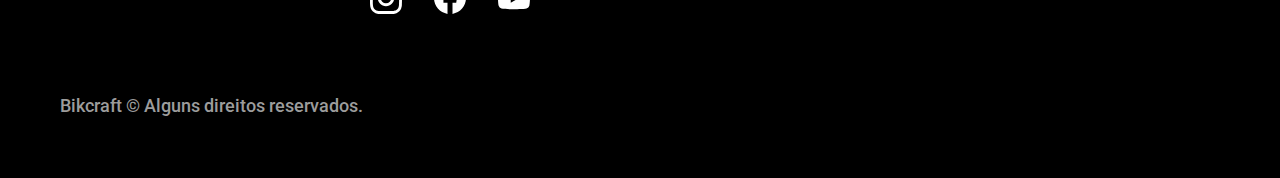
==== commit 891cbd97: "fim1" ====
--- a/index.html
+++ b/index.html
@@ -8,6 +8,7 @@
   <link rel="preconnect" href="https://fonts.gstatic.com" crossorigin>
   <link href="https://fonts.googleapis.com/css2?family=Merriweather:ital,wght@1,900&family=Poppins:wght@400;600&family=Roboto:wght@400;500&display=swap" rel="stylesheet">
   <meta name="description" content="Bicicletas elétricas de alta precisão e qualidade, feitas sob medida para você. Explore o mundo na sua velocidade com a Bikcraft.">
+  <link rel="spreload" href="./css/style.css" as="style">
   <link rel="stylesheet" href="./css/style.css">
   <title>Bikcraft - Bicicletas Elétricas</title>
 </head>
@@ -16,7 +17,7 @@
   <header class="header-bg">
     <div class="header container">
       <a href="./">
-        <img src="./img/bikcraft.svg" alt="Bikcraft">
+        <img src="./img/bikcraft.svg" width="136" height="32" alt="Bikcraft">
       </a>
       <nav aria-label="primaria">
         <ul class="header-menu font-1-m cor-0">
@@ -34,9 +35,10 @@
         <p class="font-2-l cor-5">Bicicletas elétricas de alta precisão e qualidade, feitas sob medida para você. Explore o mundo na sua velocidade com a Bikcraft<span class="cor-p1">.</span></p>
         <a href="./bicicletas.html" class="botao">Escolha a sua</a>
       </div>
-      <div class="introducao-imagem">
-        <img src="./img/fotos/introducao.jpg" alt="Bicicleta Elétricas Preta.">
-      </div>
+      <picture>
+        <source media="(max-width: 800px)" srcset="./img/bicicletas/nimbus.jpg">
+        <img src="./img/fotos/introducao.jpg" width="1280" height="1600" alt="Bicicleta Elétricas Preta.">
+      </picture>
     </div>
   </main>
   <article class="bicicletas-listas">
@@ -45,21 +47,21 @@
     <ul>
       <li>
         <a href="./bicicletas/magic.html">
-          <img src="./img/bicicletas/magic-home.jpg" alt="Bicicleta preta">
+          <img src="./img/bicicletas/magic-home.jpg" width="920" height="1040" alt="Bicicleta preta">
           <h3 class="font-1-xl">Magic Might</h3>
           <span class="font-2-m cor-8">R$2499,00</span>
         </a>
       </li>
       <li>
         <a href="./bicicletas/nimbus.html">
-          <img src="./img/bicicletas/nimbus-home.jpg" alt="Bicicleta preta">
+          <img src="./img/bicicletas/nimbus-home.jpg" width="920" height="1040" alt="Bicicleta preta">
           <h3 class="font-1-xl">Nimbus Stark</h3>
           <span class="font-2-m cor-8">R$4999,00</span>
         </a>
       </li>
       <li>
         <a href="./bicicletas/nebula.html">
-          <img src="./img/bicicletas/nebula-home.jpg" alt="Bicicleta preta">
+          <img src="./img/bicicletas/nebula-home.jpg" width="920" height="1040" alt="Bicicleta preta">
           <h3 class="font-1-xl">Nebula Cosmic</h3>
           <span class="font-2-m cor-8">R$3999,00</span>
         </a>
@@ -75,38 +77,38 @@
         <a class="link" href="./bicicletas.html">ESCOLHA UM MODELO</a>
         <div class="tecnologia-vantagens">
           <div>
-            <img src="./img/icones/eletrica.svg" alt="">
+            <img src="./img/icones/eletrica.svg" width="24" height="24" alt="">
             <h3 class="font-1-m cor-0">Motor Elétrico</h3>
             <p class="font-2-s cor-5">Toda Bikcraft é equipada com um motor elétrico que possui duração de até 120h. A bateria é recarregada com a sua energia gasta ao pedalar.</p>
           </div>
           <div>
-            <img src="./img/icones/rastreador.svg" alt="">
+            <img src="./img/icones/rastreador.svg" width="24" height="24" alt="">
             <h3 class="font-1-m cor-0">Rastreador</h3>
             <p class="font-2-s cor-5">Sabemos o quão preciosa é a sua Bikcraft, por isso adicionamos rastreadores e sistemas anti-furto para garantir o seu sossego..</p>
           </div>
         </div>
       </div>
       <div class="tecnologia-imagem">
-        <img src="./img/fotos/tecnologia.jpg" alt="">
+        <img src="./img/fotos/tecnologia.jpg" width="1200" height="1920" alt="">
       </div>
     </div>
   </article>
   <section class="parceiros" aria-label="Nossos Parceiros">
     <h2 class="font-1-xxl container">nossos parceiros</h2>
     <ul>
-      <li><img src="./img/parceiros/caravan.svg" alt="caravan"></li>
-      <li><img src="./img/parceiros/ranek.svg" alt="ranek"></li>
-      <li><img src="./img/parceiros/handel.svg" alt="handel"></li>
-      <li><img src="./img/parceiros/dogs.svg" alt="dogs"></li>
-      <li><img src="./img/parceiros/lescone.svg" alt="lescone"></li>
-      <li><img src="./img/parceiros/flexblog.svg" alt="flexblog"></li>
-      <li><img src="./img/parceiros/wildbeast.svg" alt="wildbeast"></li>
-      <li><img src="./img/parceiros/surfbot.svg" alt="surfbot"></li>
+      <li><img src="./img/parceiros/caravan.svg" width="140" height="38" alt="caravan"></li>
+      <li><img src="./img/parceiros/ranek.svg" width="149" height="36" alt="ranek"></li>
+      <li><img src="./img/parceiros/handel.svg" width="139" height="50" alt="handel"></li>
+      <li><img src="./img/parceiros/dogs.svg" width="152" height="39" alt="dogs"></li>
+      <li><img src="./img/parceiros/lescone.svg" width="208" height="41" alt="lescone"></li>
+      <li><img src="./img/parceiros/flexblog.svg" width="165" height="38" alt="flexblog"></li>
+      <li><img src="./img/parceiros/wildbeast.svg" width="196" height="34" alt="wildbeast"></li>
+      <li><img src="./img/parceiros/surfbot.svg" width="200" height="49" alt="surfbot"></li>
     </ul>
   </section>
   <section class="depoimento" aria-label="Depoimento">
     <div>
-      <img src="./img/fotos/depoimento.jpg" alt="Pessoa pedalando uma Bicicleta Bikcraft">
+      <img src="./img/fotos/depoimento.jpg" width="1560" height="1360" alt="Pessoa pedalando uma Bicicleta Bikcraft">
     </div>
     <div class="depoimento-conteudo">
       <blockquote class="font-1-xl cor-p5">
@@ -145,7 +147,7 @@
   </article>
   <footer class="footer-bg">
     <div class="footer container">
-      <img src="./img/bikcraft.svg" alt="Bikcraft">
+      <img src="./img/bikcraft.svg" width="136" height="32" alt="Bikcraft">
       <div class="footer-contato">
         <h3 class="font-2-l-b cor-0">Contato</h3>
         <ul class="cor-5 font-2-m">
@@ -156,13 +158,13 @@
         </ul>
         <div class="footer-redes">
           <a href="./">
-            <img src="./img/redes/instagram.svg" alt="Instagram">
+            <img src="./img/redes/instagram.svg" width="32" height="32" alt="Instagram">
           </a>
           <a href="./">
-            <img src="./img/redes/facebook.svg" alt="Facebook">
+            <img src="./img/redes/facebook.svg" width="32" height="32" alt="Facebook">
           </a>
           <a href="./">
-            <img src="./img/redes/youtube.svg" alt="Youtube">
+            <img src="./img/redes/youtube.svg" width="32" height="32" alt="Youtube">
           </a>
         </div>
       </div>
--- a/css/style.css
+++ b/css/style.css
@@ -27,3 +27,5 @@
 /*contato*/
 @import "./contato/contato.css";
 @import "./contato/lojas.css";
+/*orcamento*/
+@import "./orcamento/orcamento.css";--- a/css/style.css
+++ b/css/style.css
@@ -27,3 +27,5 @@
 /*contato*/
 @import "./contato/contato.css";
 @import "./contato/lojas.css";
+/*orcamento*/
+@import "./orcamento/orcamento.css";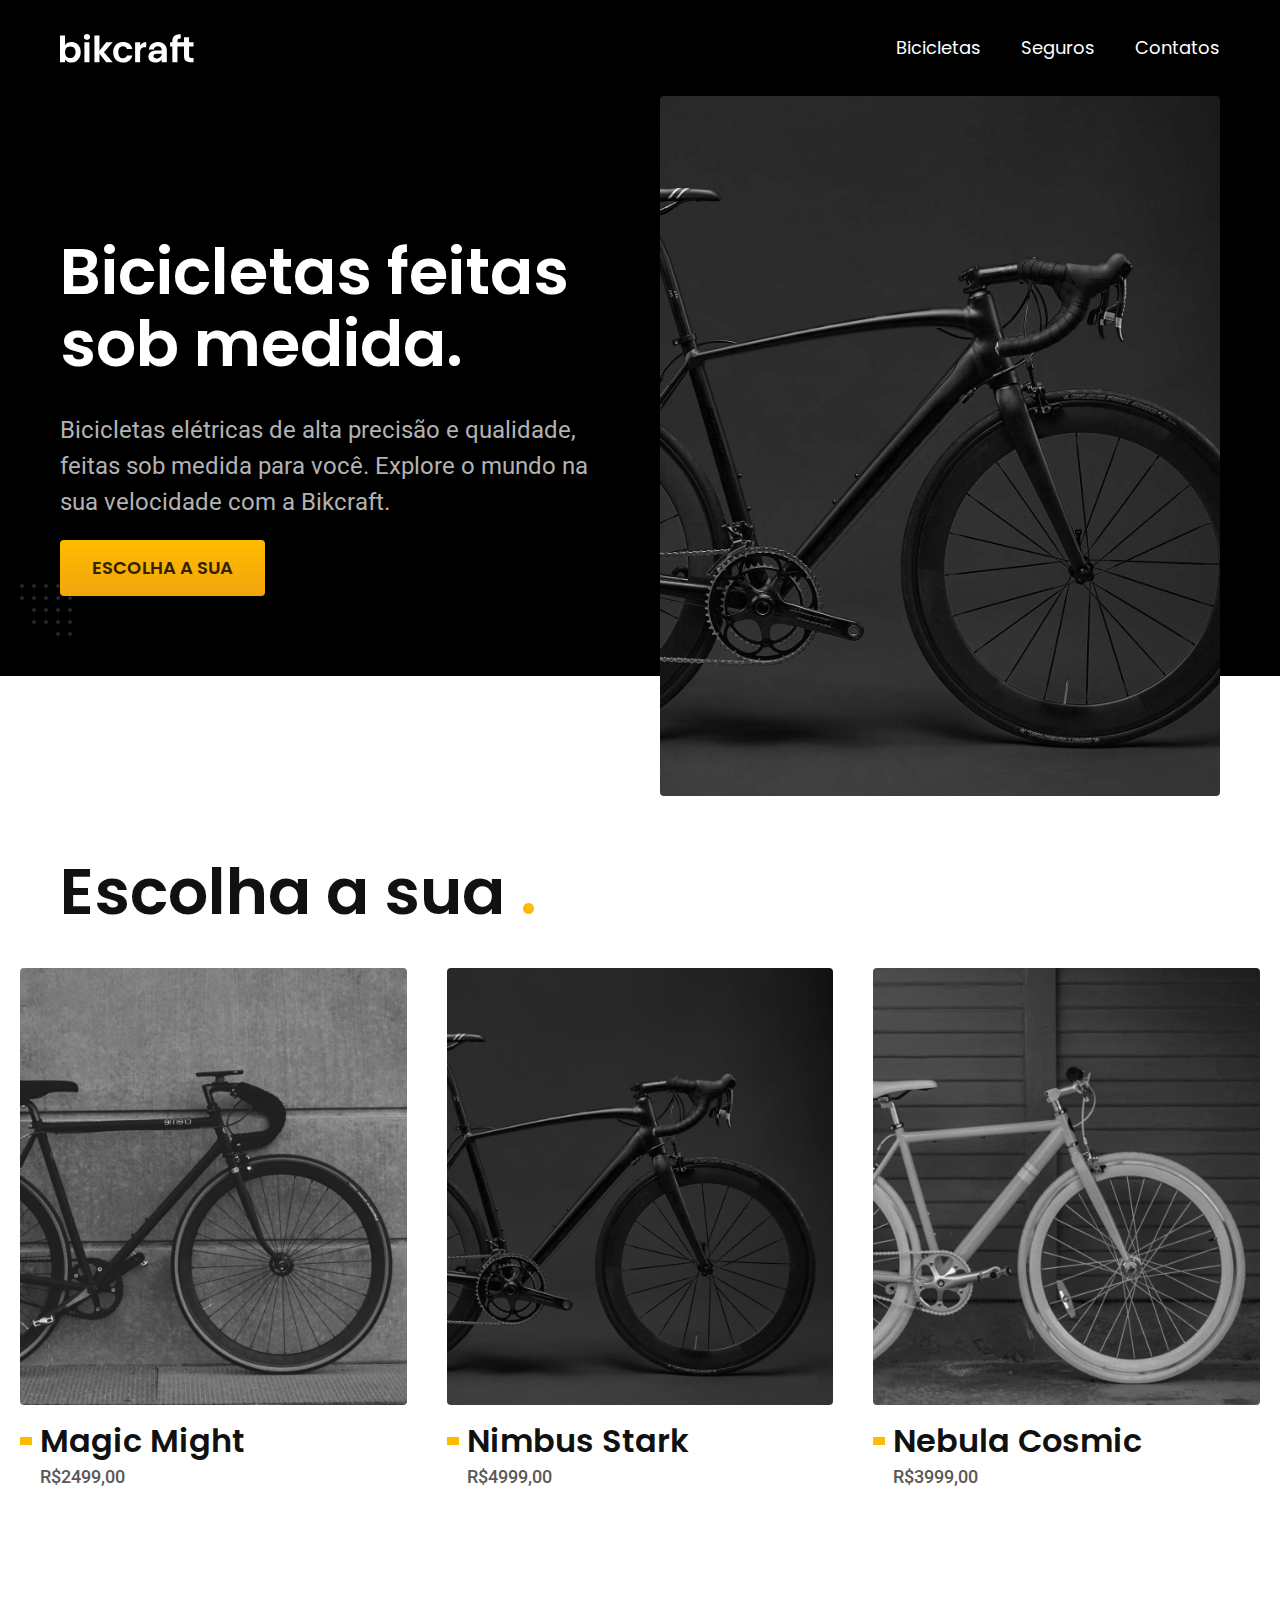
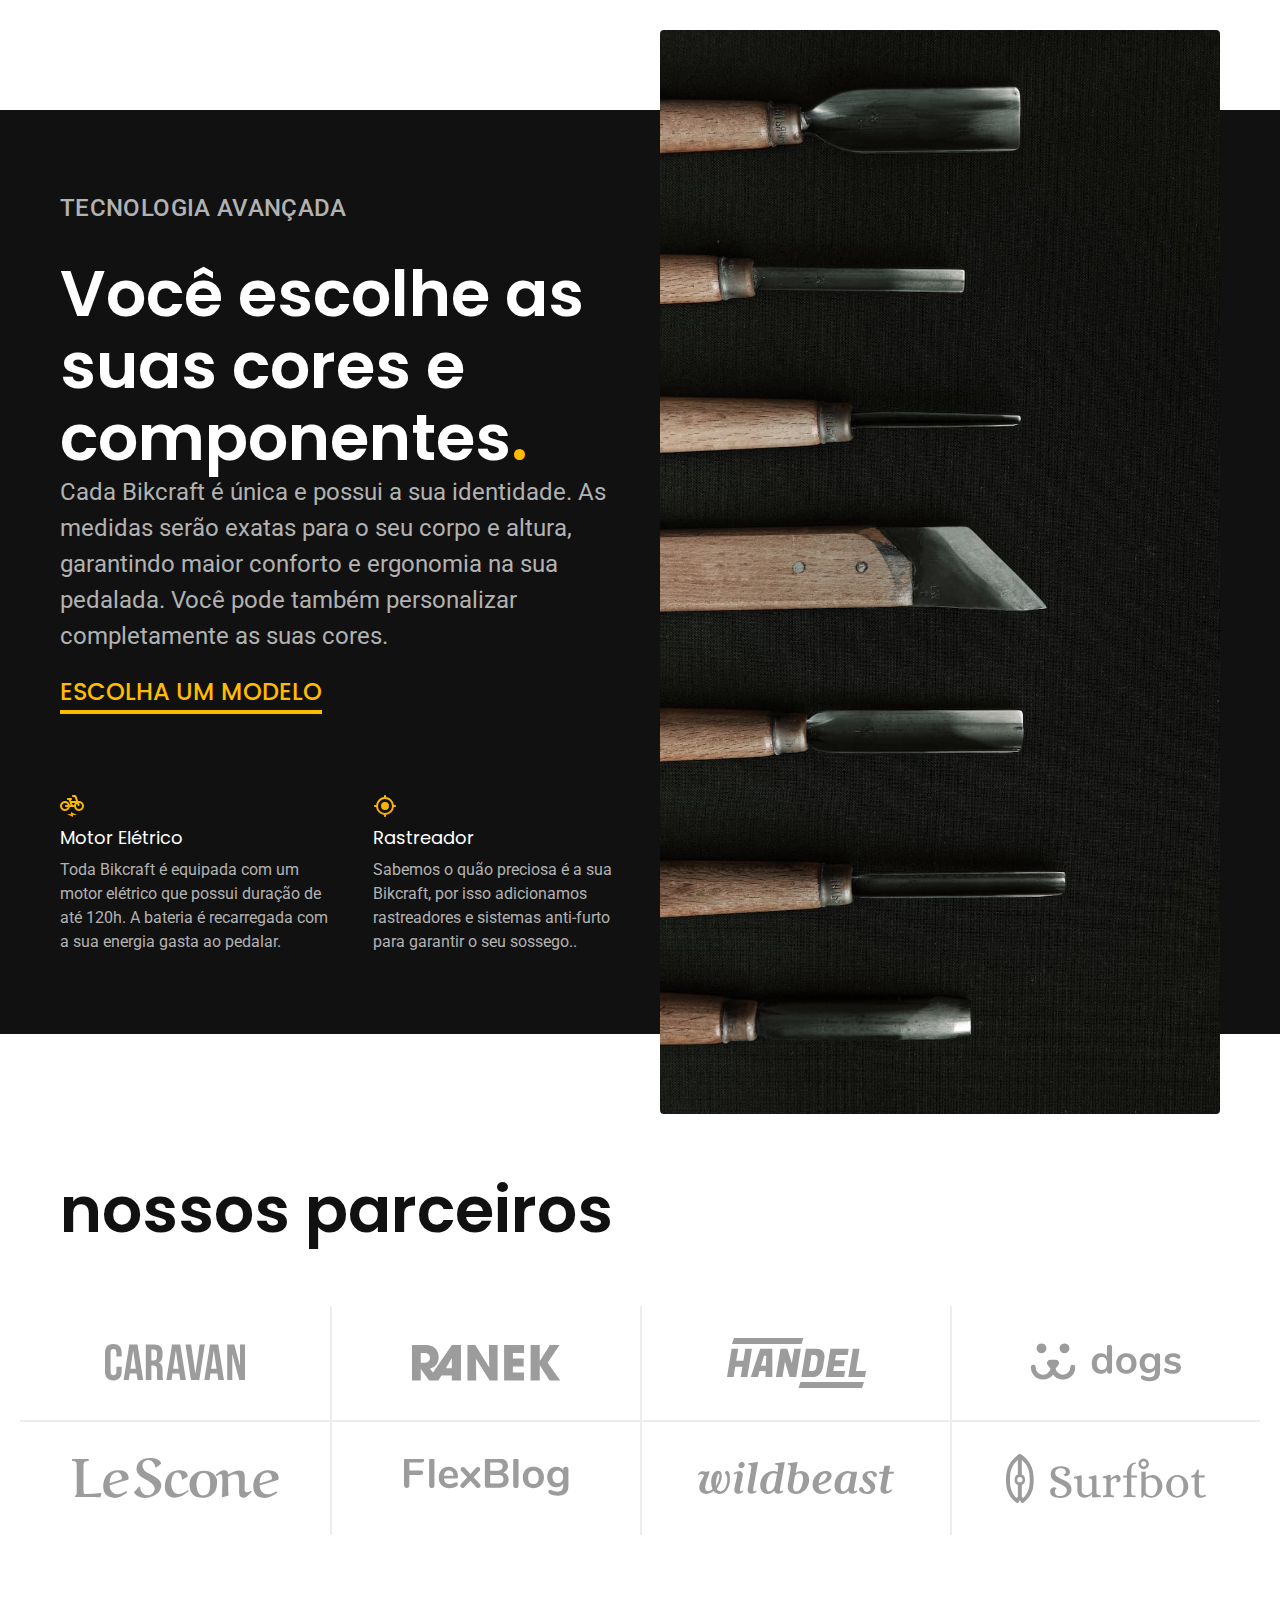
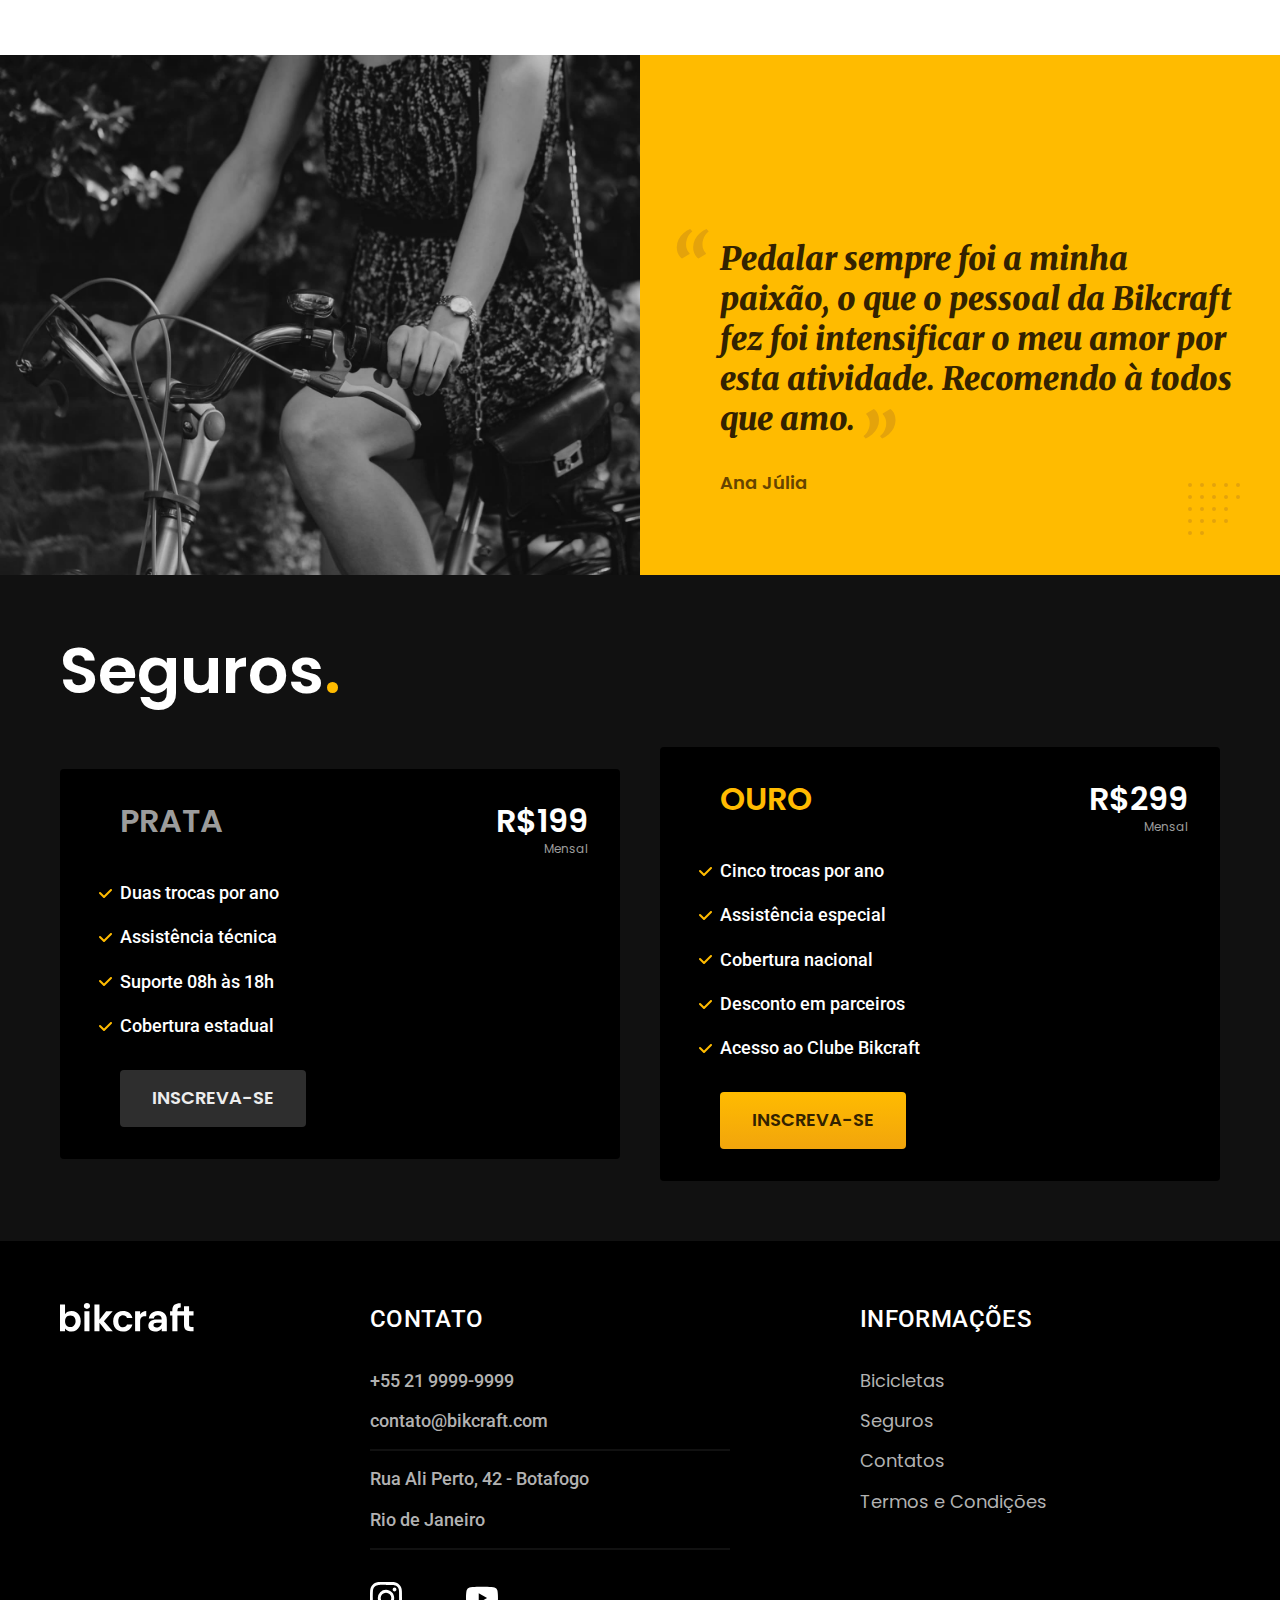
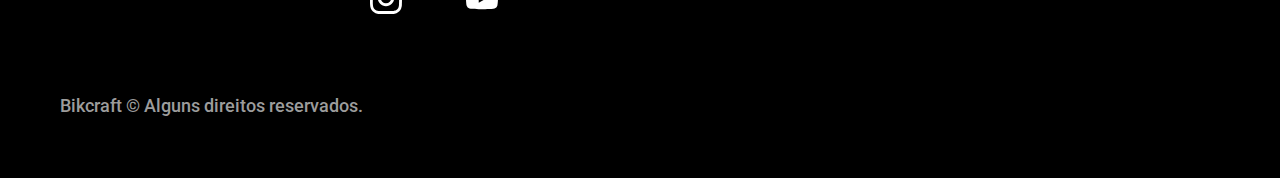
==== commit 762849f8: "javascript" ====
--- a/index.html
+++ b/index.html
@@ -161,7 +161,6 @@
             <img src="./img/redes/instagram.svg" width="32" height="32" alt="Instagram">
           </a>
           <a href="./">
-            <img src="./img/redes/facebook.svg" width="32" height="32" alt="Facebook">
           </a>
           <a href="./">
             <img src="./img/redes/youtube.svg" width="32" height="32" alt="Youtube">
@@ -182,6 +181,8 @@
       <p class="footer-copy font-2-m cor-6">Bikcraft © Alguns direitos reservados.</p>
     </div>
   </footer>
+
+  <script src="./js/script.js"></script>
 </body>
 
 </html>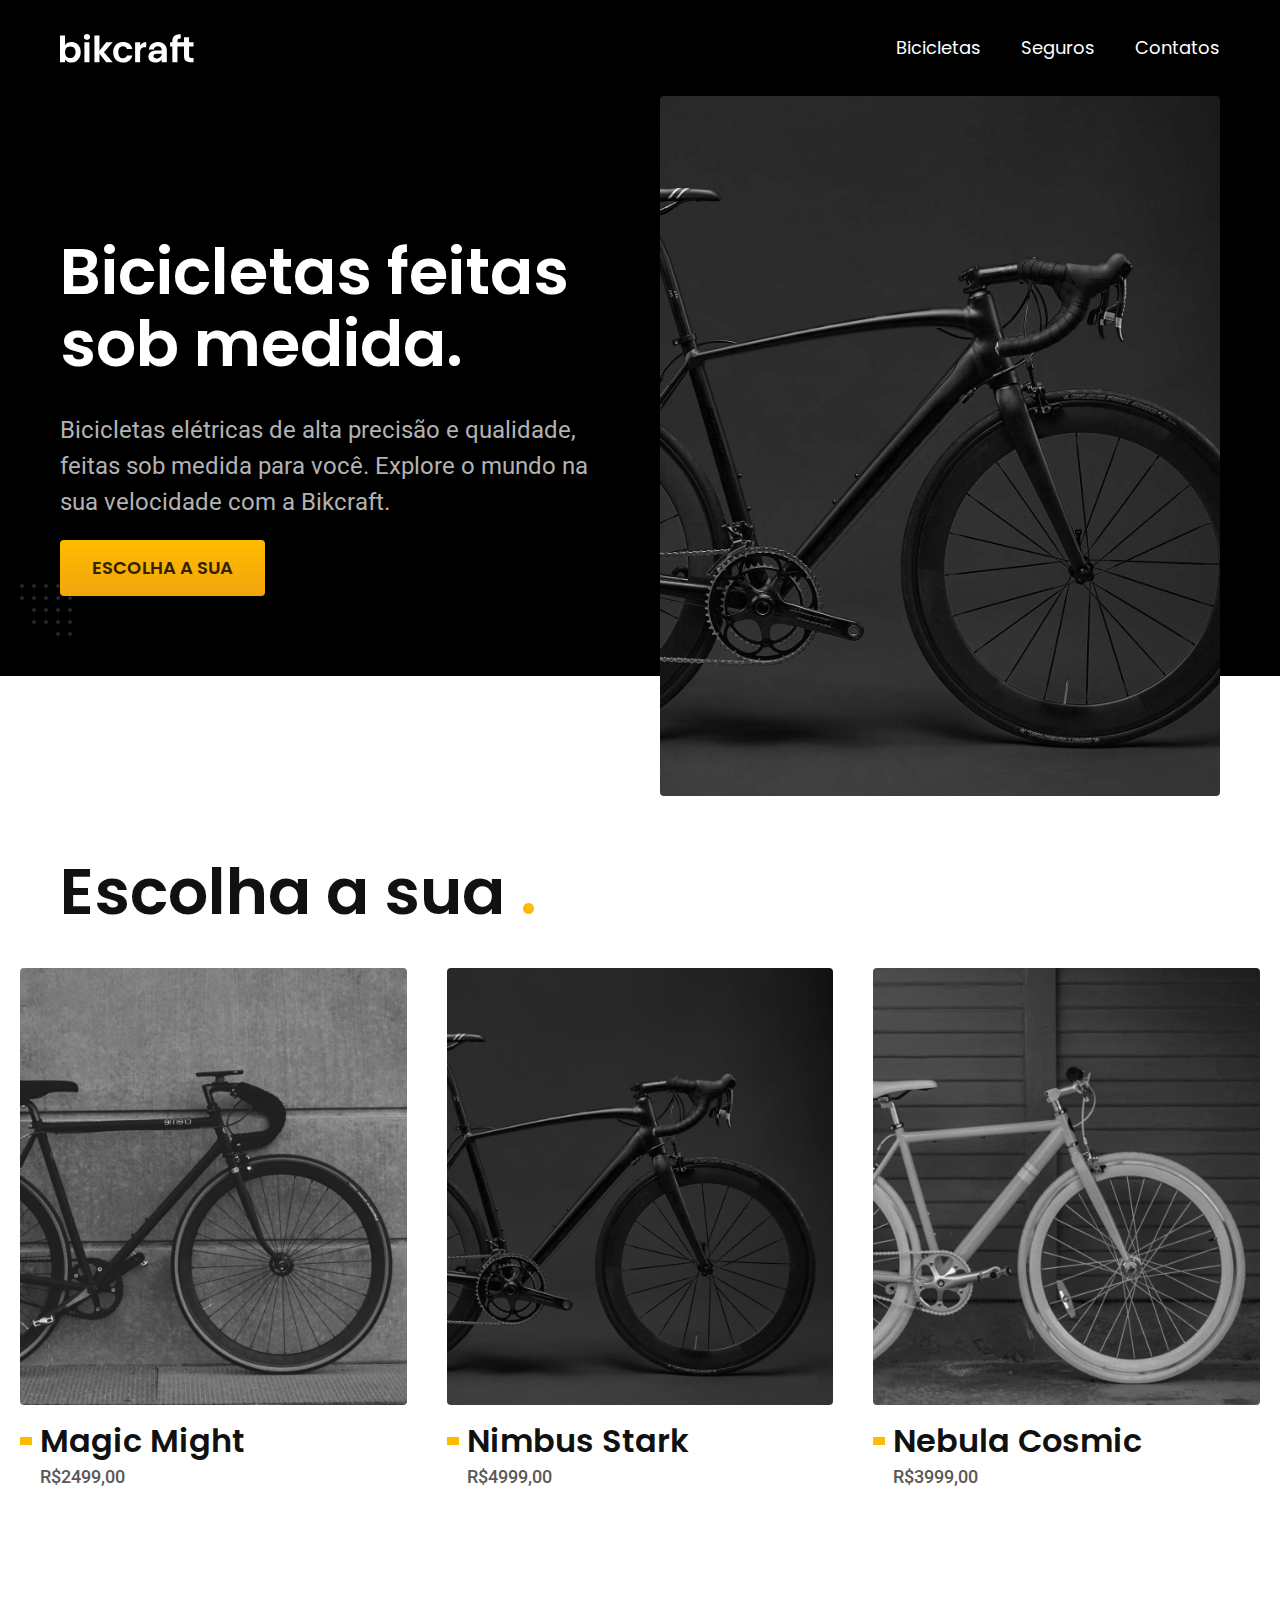
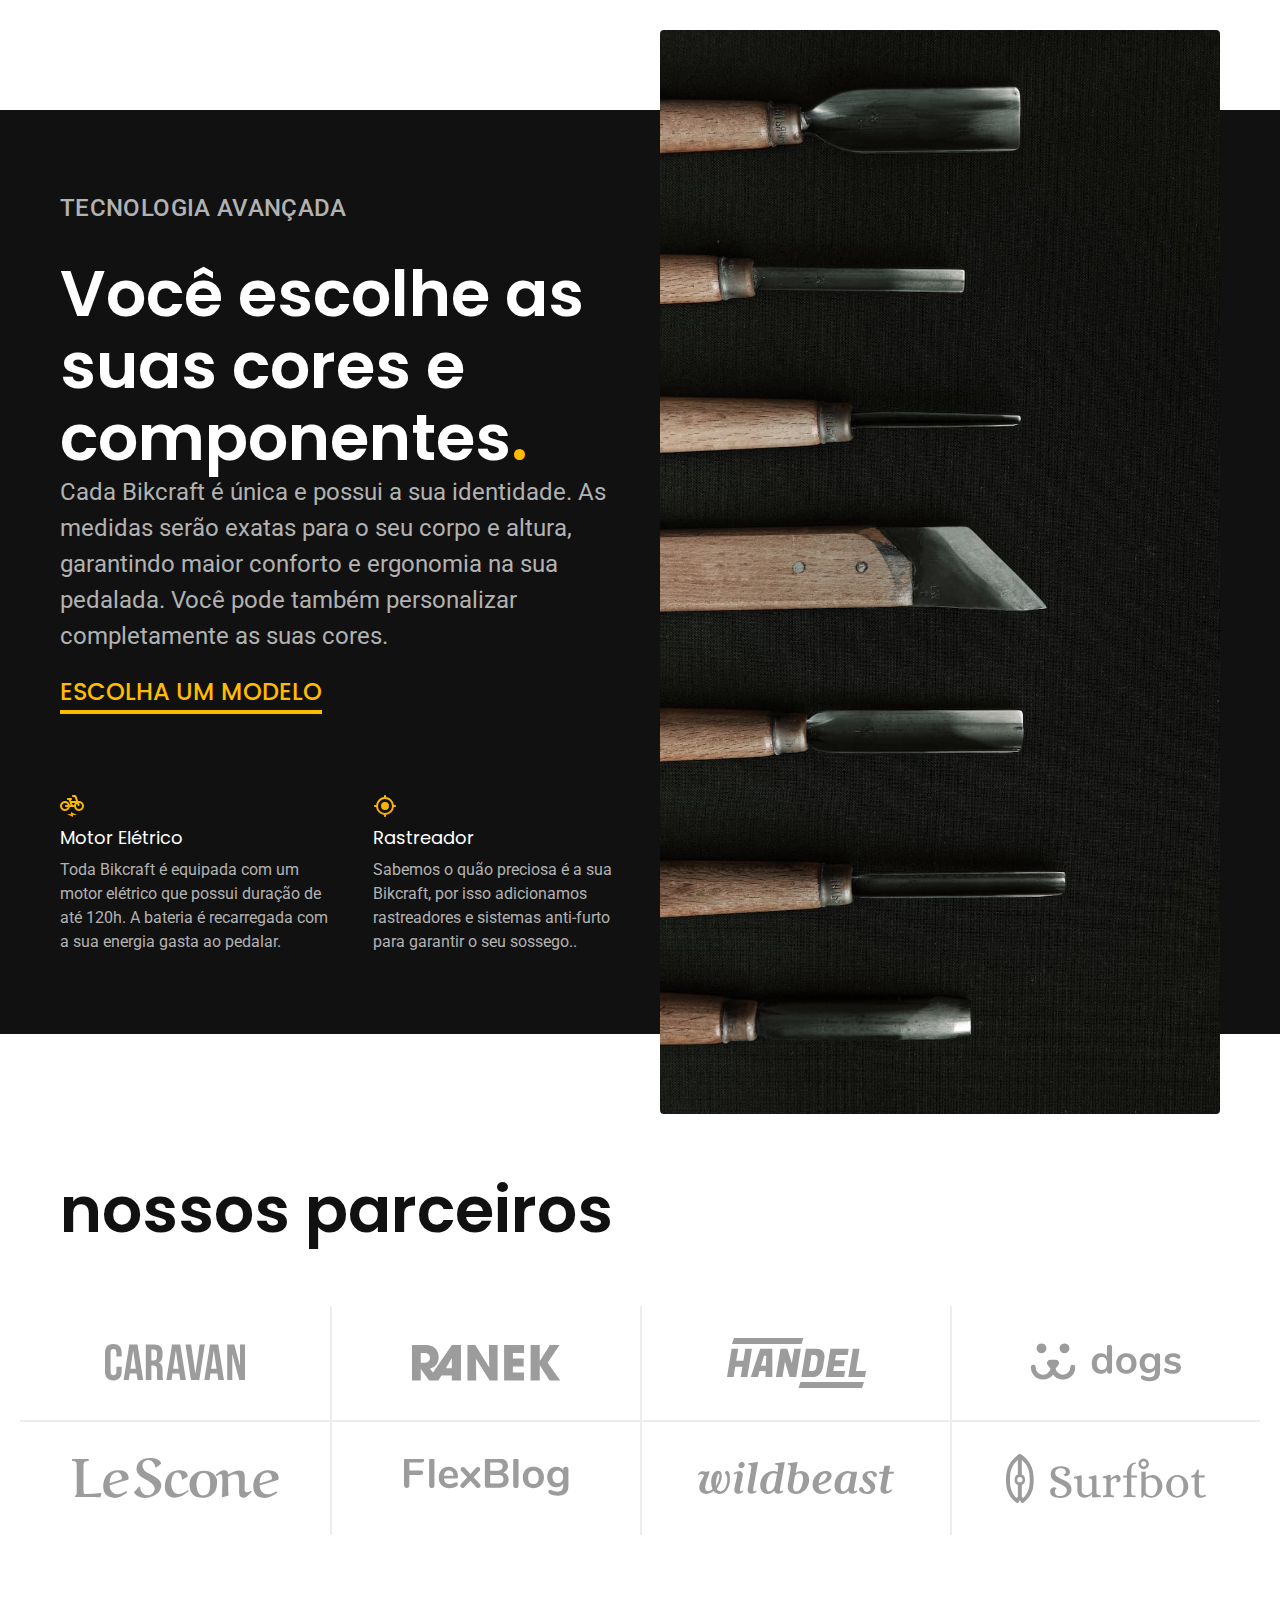
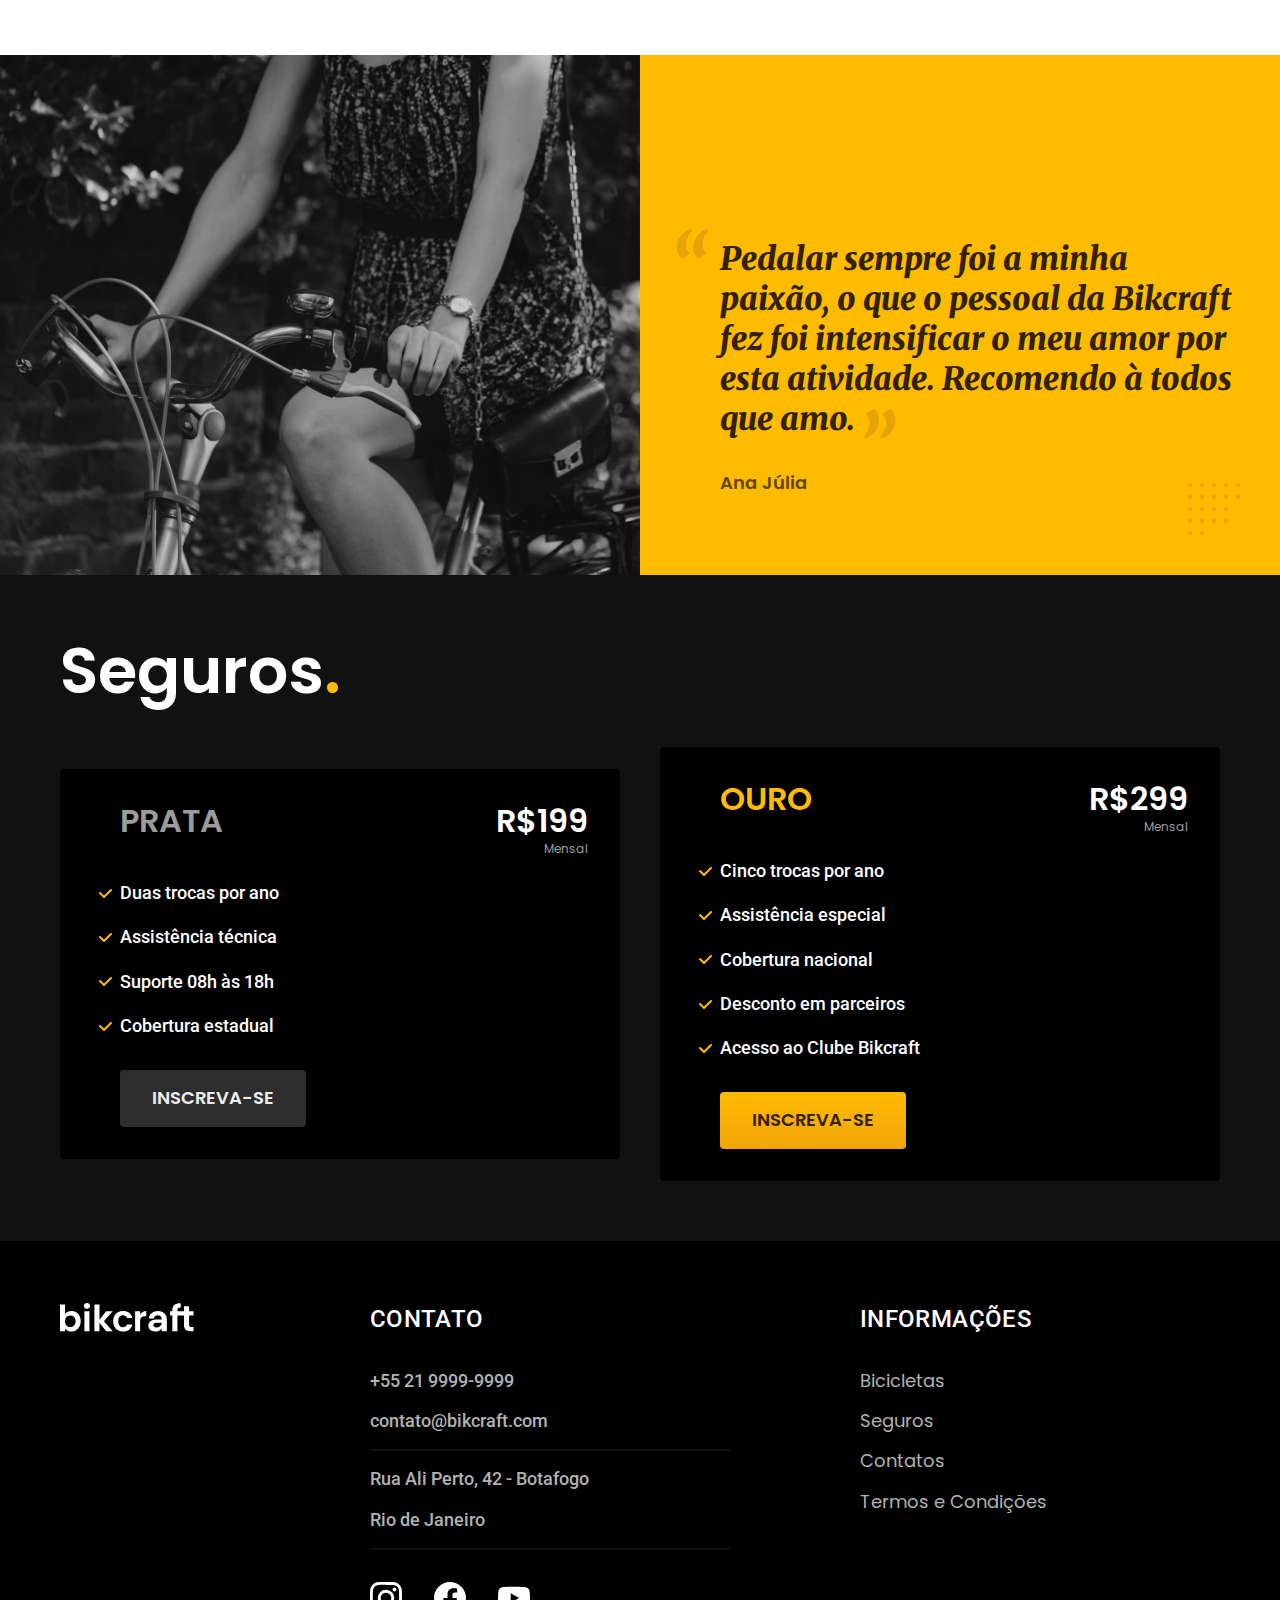
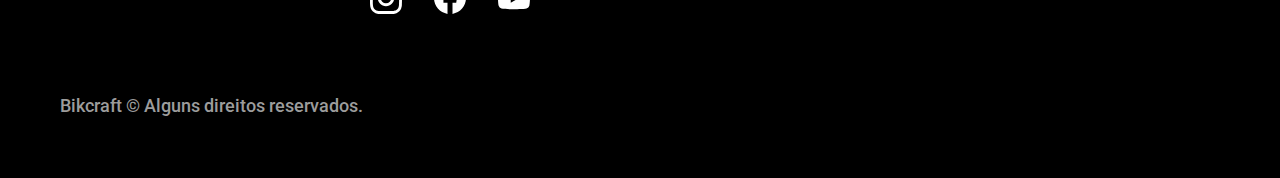
==== commit eb890d72: "fim" ====
--- a/index.html
+++ b/index.html
@@ -8,9 +8,13 @@
   <link rel="preconnect" href="https://fonts.gstatic.com" crossorigin>
   <link href="https://fonts.googleapis.com/css2?family=Merriweather:ital,wght@1,900&family=Poppins:wght@400;600&family=Roboto:wght@400;500&display=swap" rel="stylesheet">
   <meta name="description" content="Bicicletas elétricas de alta precisão e qualidade, feitas sob medida para você. Explore o mundo na sua velocidade com a Bikcraft.">
-  <link rel="spreload" href="./css/style.css" as="style">
-  <link rel="stylesheet" href="./css/style.css">
+  <link rel="shortcut icon" href="./favicon.svg" type="image/xsvg+xml">
+  <link rel="stylesheet" href="./css/style.min.css">
+  <link rel="spreload" href="./css/style.min.css" as="style">
   <title>Bikcraft - Bicicletas Elétricas</title>
+  <script>
+    document.documentElement.classList.add('js');
+  </script>
 </head>
 
 <body>
@@ -161,6 +165,7 @@
             <img src="./img/redes/instagram.svg" width="32" height="32" alt="Instagram">
           </a>
           <a href="./">
+            <img src="./img/redes/facebook.svg" width="32" height="32" alt="Youtube">
           </a>
           <a href="./">
             <img src="./img/redes/youtube.svg" width="32" height="32" alt="Youtube">
@@ -181,7 +186,6 @@
       <p class="footer-copy font-2-m cor-6">Bikcraft © Alguns direitos reservados.</p>
     </div>
   </footer>
-
   <script src="./js/script.js"></script>
 </body>
 
--- a/css/style.min.css
+++ b/css/style.min.css
@@ -0,0 +1 @@
+body{margin:0;font-family:Arial,Helvetica,sans-serif;color:#111}ul{margin:0;padding:0;list-style:none}blockquote,dd,h1,h2,h3,h4,p,ul{margin:0}a{text-decoration:none;color:inherit}img{max-width:100%;height:auto;display:block}[src$=".jpg"]{border-radius:4px}.font-1-xxl{font:600 4rem/1.125 Poppins,sans-serif}.font-1-xl{font:600 2rem/1.25 Poppins,sans-serif}.font-1-xs{font:400 0.75rem/1.35 Poppins,sans-serif}.font-1-s{font:400 1rem/1.5 Poppins,sans-serif}.font-1-m,.font-1-m-b{font:400 1.125rem/1.35 Poppins,sans-serif}.font-1-l{font:400 1.5rem/1.5 Poppins,sans-serif}.font-1-m-b{font-weight:600}.font-2-xl{font:600 2rem/1.25 Roboto,sans-serif}.font-2-xs{font:400 0.875rem/1.43 Roboto,sans-serif}.font-2-l,.font-2-l-b{font:400 1.5rem/1.5 Roboto,sans-serif}.font-2-l-b{font-weight:500;letter-spacing:.015em;text-transform:uppercase}.font-2-s{font:400 1rem/1.5 Roboto,sans-serif}.font-2-m{font:500 1.125rem/1.35 Roboto,sans-serif}@media(max-width:1200px){.font-1-xxl{font-size:3rem}.font-2-l,.font-2-l-b{font-size:1.125rem}}@media(max-width:800px){.font-1-xxl{font-size:2rem}.font-1-xl,.font-2-xl{font-size:1.5rem}}.header-bg{background-color:var(--cor-12)}.header{display:flex;flex-wrap:wrap;gap:20px;justify-content:space-between;align-items:center;padding:20px}.header-menu{display:flex;flex-wrap:wrap;gap:40px}.header-menu a{padding:16px 0;display:inline-block;position:relative}.header-menu a::after{content:"";display:block;height:2px;width:0%;background-color:var(--cor-0);margin-top:4px;transition:.3s;position:absolute}.header-menu a.ativo::after,.header-menu a:hover::after{width:100%}@media (max-width:800px){.header-menu{gap:20px}.header-menu a{background-color:var(--cor-11);padding:12px 16px;border-radius:4px}.header-menu a::after{display:none}.header-menu a:hover{background:var(--cor-10)}}@media (max-width){.header-menu{gap:12px}.header-menu a{padding:8px 12px;font-size:14px}}.footer-bg{background-color:var(--cor-12)}.footer{display:grid;grid-template-columns:3fr 5fr 4fr;gap:40px;padding-top:60px;padding-bottom:60px}.footer h3{margin-bottom:32px}.footer-contato ul{margin-bottom:32px}.footer li{margin-bottom:16px}.footer-redes{display:flex;gap:32px}.footer-contato li:nth-child(2n):after{content:"";display:block;width:360px;height:2px;background:var(--cor-11);margin-top:16px}.footer a:hover{color:var(--cor-0)}.footer-copy{grid-column:1/-1;margin-top:40px}@media (max-width:800px){.footer>img{display:none}.footer{grid-template-columns:1fr 1fr}}@media (max-width:600px){.footer{grid-template-columns:1fr;gap:60px}.footer-copy{margin-top:0}}.introducao{display:grid;grid-template-columns:1fr 1fr;gap:0 40px}.introducao-bg{background:var(--cor-12) url("../img/dec/bottom-left.svg") no-repeat bottom 160px left 20px;box-shadow:0 -120px inset var(--cor-0)}.introducao a,.introducao p{grid-column:1}.introducao-conteudo{align-self:end;padding-bottom:200px}.introducao h1{margin-bottom:32px}.introducao p{margin-bottom:20px}.introducao img{width:100%;height:100%;object-fit:cover;border-radius:4px}@media (max-width:800px){.introducao-bg{background:var(--cor-11);padding-top:40px;box-shadow:inset 0 -60px var(--cor-0)}.introducao{grid-template-columns:1fr;gap:32px}.introducao-conteudo{padding-bottom:0}.introducao h1{margin-bottom:16px}.introducao img{height:300px;width:100%}}.tecnologia-bg{background-color:var(--cor-11);box-shadow:inset 0 80px var(--cor-0),inset 0 -80px var(--cor-0)}.tecnologia{display:grid;grid-template-columns:1fr 1fr;gap:40px}.tecnologia-imagem img{width:100%;height:100%;object-fit:cover;object-position:left}.tecnologia-conteudo{padding-top:160px;padding-bottom:160px}.tecnologia-conteudo>span{display:block;margin-bottom:20px}.tecnologia-conteudo>span{margin-bottom:32px}.tecnologia-conteudo>p{margin-bottom:20px}.tecnologia-conteudo a{margin-bottom:80px}.tecnologia-vantagens{display:flex;gap:40px}.tecnologia-vantagens h3{margin-bottom:8px;width:max-content}.tecnologia-vantagens img{width:24px;margin-bottom:8px}@media(max-width:800px){.tecnologia-bg{box-shadow:initial}.tecnologia{grid-template-columns:1fr}.tecnologia-conteudo{padding-top:60px;padding-bottom:60px}.tecnologia-imagem{display:none}.tecnologia a{margin-bottom:60px}}@media(max-width:600px){.tecnologia-vantagens{flex-direction:column}}.parceiros{padding-top:60px;padding-bottom:120px}.parceiros h2{margin-bottom:60px}.parceiros ul{padding:0 20px;max-width:1400px;display:grid;grid-template-columns:repeat(4,1fr);margin:0 auto}.parceiros li{display:flex;padding:32px;border-left:2px solid var(--cor-2)}.parceiros img{margin:auto}.parceiros li:first-child,.parceiros li:nth-child(5){border-left:none}.parceiros li:nth-child(n+5){border-top:2px solid var(--cor-2)}@media(max-width:800px){.parceiros{padding-bottom:60px}.parceiros h2{margin-bottom:20px}.parceiros ul{grid-template-columns:repeat(2,1fr)}.parceiros li:nth-child(n+3){border-top:2px solid var(--cor-2)}.parceiros li:nth-child(odd){border-left:none}.parceiros li{padding:20pxpx}}.depoimento{display:grid;grid-template-columns:1fr 1fr;background-color:var(--cor-p1);overflow:hidden}.depoimento img{border-radius:0;width:100%;height:100%;object-fit:cover}.depoimento-conteudo{padding:40px 40px 80px 80px;align-self:end;background:url("../img/dec/bottom-right-p.svg") no-repeat bottom 40px right 40px}.depoimento-conteudo p{max-width:32ch;font-family:Merriweather,serif;font-style:italic;font-weight:900;margin-bottom:32px;position:relative}.depoimento p::after,.depoimento p::before{font-size:5rem;color:var(--cor-p2);position:absolute}.depoimento p::before{content:"“";left:-50px;top:-20px}.depoimento p::after{content:"”"}@media (min-width:1200px){.depoimento img{max-height:520px}}@media (max-width:800px){.depoimento{grid-template-columns:1fr;text-align:center}.depoimento-conteudo{padding:40px 20px;justify-self:center}.depoimento img{max-height:200px}}:root{--cor-0:#fff;--cor-1:#f7f7f7;--cor-2:#ededed;--cor-3:#dedede;--cor-4:#ccc;--cor-5:#b2b2b2;--cor-6:#9c9c9c;--cor-7:#71717171;--cor-8:#595959;--cor-9:#404040;--cor-10:#2e2e2e;--cor-11:#111;--cor-12:#000;--cor-p1:#fb0;--cor-p2:#e4a30b;--cor-p3:#a66f00;--cor-p4:#640;--cor-p5:#320}.cor-0{color:var(--cor-0)}.cor-1{color:var(--cor-1)}.cor-2{color:var(--cor-2)}.cor-3{color:var(--cor-3)}.cor-4{color:var(--cor-4)}.cor-5{color:var(--cor-5)}.cor-6{color:var(--cor-6)}.cor-7{color:var(--cor-7)}.cor-8{color:var(--cor-8)}.cor-9{color:var(--cor-9)}.cor-10{color:var(--cor-10)}.cor-11{color:var(--cor-11)}.cor-12{color:var(--cor-12)}.cor-p1{color:var(--cor-p1)}.cor-p2{color:var(--cor-p2)}.cor-p3{color:var(--cor-p3)}.cor-p4{color:var(--cor-p4)}.cor-p5{color:var(--cor-p5)}.container{box-sizing:border-box;max-width:1200px;padding-left:20px;padding-right:20px;margin-left:auto;margin-right:auto}.botao{display:inline-block;padding:16px 32px;background:linear-gradient(#fb0,#f2a50c);border-radius:4px;box-shadow:0 1px 2px rgba(0,0,0,.1);text-transform:uppercase;color:var(--cor-p5);font:600 1.125rem/1.35 Poppins,sans-serif;max-width:max-content;border:none;cursor:pointer}.botao:hover{background:linear-gradient(#ffb60d,#e59317)}.botao.secundario{background:var(--cor-10);color:var(--cor-2)}.botao.secundario:hover{background:var(--cor-9)}.botao.seta{display:flex;align-items:center}.botao.seta::after{content:"";display:inline-block;width:18px;height:10px;margin-left:12px;background:url(../img/icones/seta.svg);transition:transform .2s}.botao.seta:hover::after{transform:translateX(4px)}@media (max-width:600px){.botao{padding:12px 16px;font-size:1rem}}.link{display:inline-block;color:var(--cor-p1);font:500 1.5rem/1.5 Poppins,sans-serif;text-transform:uppercase}.link::after{content:"";display:block;width:100%;height:4px;background-color:currentColor}.link:hover{color:var(--cor-0)}.titulo-bg{padding-top:60px;padding-bottom:60px;background-color:var(--cor-11)}.titulo{background:url("../img/dec/top-right.svg") no-repeat top rigth 20px}.titulo p{margin-bottom:4px}@media (max-width:800px){.titulo-bg{padding-top:40px;padding-bottom:40px}.titulo p{font-size:1rem;text-transform:lowercase;font-weight:400}}.form{display:grid;grid-template-columns:1fr 1fr;gap:20px}.form label{display:block;font:400 1rem/1.5 Poppins,sans-serif;margin-bottom:4px}.form input[type=email],.form input[type=text],.form textarea{font-size:400 1rem/1.5 "Roboto",sans-serif;background:var(--cor-1);border:1px solid var(--cor-2);padding:12px;border-radius:4px;width:100%;box-sizing:border-box}.form input[type=email]:focus,.form input[type=text]:focus,.form textarea:focus{outline:0;border-color:var(--cor-p1);background:var(--cor-0);box-shadow:0 0 0 2px #fea}.form .col-2{grid-column:span 2}@media (max-width:600px){.form{grid-template-columns:1fr}.form .col-2{grid-column:1}}.seguros-bg{background-color:var(--cor-11)}.seguros{padding-bottom:60px;padding-top:60px;display:grid;grid-template-columns:1fr 1fr;gap:40px;align-items:center}#seguros .seguros{padding-top:0}.seguros h2{grid-column:1/-1}.seguros-item{background-color:var(--cor-12);padding:32px 32px 32px 60px;display:grid;grid-template-columns:1fr auto;border-radius:4px}.seguros-item h3{margin-bottom:40px}.seguros-item span{grid-column:2;display:block;text-align:right}.seguros-item ul{grid-column:1/-1;margin-bottom:32px}.seguros-item li+li{margin-top:20px}.seguros-item li{display:flex;align-items:center;position:relative}.seguros-item li::before{content:"";display:inline-block;width:13px;height:9px;background-image:url(../img/icones/lista.svg);position:absolute;left:-21px}.seguros-item a{grid-column:1/-1}@media (max-width:800px){.seguros{grid-template-columns:1fr}}.vantagens-bg{background-color:var(--cor-12)}.vantagens{padding-top:120px;padding-bottom:120px}.vantagens h2{margin-bottom:60px}.vantagens ul{display:grid;grid-template-columns:repeat(auto-fit,minmax(280px,max-content));gap:40px 80px}.vantagens h3,.vantagens img{margin-bottom:8px}@media(max-width:800px){.vantagens{padding-top:60px;padding-bottom:60px}.vantagens h2{margin-bottom:40px}.vantagens ul{gap:20px}}.perguntas{padding-top:120px;padding-bottom:120px}.perguntas h2{margin-bottom:60px}.perguntas dl>div{padding:20px;border:4px}.perguntas dl>div:nth-child(odd){background-color:var(--cor-1)}.perguntas button{display:grid;grid-template-columns:auto 1fr auto;align-items:center;gap:8px;cursor:pointer;border:none;background:0 0;width:100%;text-align:left}.perguntas button::before{content:"";display:inline-block;width:12px;height:8px;background-color:var(--cor-p1)}.perguntas button::after{content:"";display:inline-block;width:14px;height:6px;background:url(../img/icones/seta-abrir.svg);transition:.3s}.perguntas button:hover:after,.perguntas button[aria-expanded=true]::after{transform:rotate(180deg)}.perguntas dd{padding-left:20px;padding-top:16px;max-width:80ch}@media (max-width:800px){.perguntas{padding-top:60px;padding-bottom:60px}.perguntas h2{margin-bottom:40px}}.js .perguntas dd{display:none}.js .perguntas dd.ativa{display:block}.termos{padding-top:80px;padding-bottom:80px}.termos h2{font-weight:600;margin-bottom:20px}.termos p+h2{margin-top:40px}.termos p{max-width:75ch;margin-top:24px}.bicicletas-listas{padding-top:60px;padding-bottom:120px}.bicicletas-listas ul{display:flex;gap:40px;padding:0 20px 20px 20px;max-width:1400px;margin-left:auto;margin-right:auto;overflow-x:auto}#bicicleta .bicicletas-listas ul{padding:0 0 20px 0}.bicicletas-listas li{flex:1;min-width:280px}.bicicletas-listas h2{margin-bottom:40px}.bicicletas-listas a{display:block}.bicicletas-listas img{margin-bottom:16px}.bicicletas-listas h3{margin-bottom:4px;display:flex;align-items:center}.bicicletas-listas h3::before{content:"";display:inline-block;height:8px;width:12px;background-color:var(--cor-p1);margin-right:8px;transition:width .2s}.bicicletas-listas a:hover h3::before{width:24px}.bicicletas-listas li span{padding-left:20px}@media (max-width:800px){.bicicletas-listas{padding-bottom:60px}.bicicletas-listas ul{gap:20px}}.bicicletas-bg{background:linear-gradient(to right,var(--cor-0) 30%,var(--cor-11) 30%)}.bicicletas{display:grid;grid-template-columns:1fr 1fr;gap:40px;padding-top:60px;padding-bottom:60px;background:url("../img/dec/top-right.svg") no-repeat top 40px right 20px}.bicicletas-imagem span{grid-area:1/1;place-self:start end;margin-top:20px;background-color:var(--cor-12);display:inline-block;padding:8px 16px 8px 8px;border-radius:4px 0 0 4px}.bicicletas-imagem img{grid-area:1/1}.bicicletas-imagem{display:grid}.bicicletas-conteudo{display:grid;grid-template-columns:1fr auto;align-content:start}.bicicletas h2,.bicicletas p{grid-column:1/-1}.bicicletas h2{margin-bottom:20px}.bicicletas h2::before{content:"";display:block;width:12px;height:8px;background-color:var(--cor-p1);margin-bottom:8px}.bicicletas p{margin-bottom:32px}.bicicletas a{place-self:end}.bicicletas li{display:flex;align-items:center}.bicicletas ul{display:grid;gap:16px}.bicicletas-conteudo img{width:24px;margin-right:8px}@media (max-width:800px){.bicicletas{grid-template-columns:1fr;gap:20px;padding-top:40px;padding-bottom:40px}.bicicletas-bg{background:var(--cor-11)}}@media (max-width:600px){.bicicletas-conteudo{grid-template-columns:1fr}.bicicletas a{place-self:start}.bicicletas-conteudo ul{grid-template-columns:1fr 1fr;margin-bottom:32px;font-size:1rem}}.bicicleta{display:grid;grid-template-columns:1fr 1fr;align-items:start;gap:40px;padding-top:40px;padding-bottom:40px}.bicicleta-imagens{display:flex;flex-wrap:wrap;gap:20px}.bicicleta-imagens img{flex:1;min-width:200px}.bicicleta-imagens img:first-child{min-width:100%}.bicicleta-conteudo>p{margin-bottom:32px}.bicicleta-comprar{display:grid;grid-template-columns:max-content auto;align-items:center;justify-items:start;gap:8px 12px;margin-bottom:40px}.bicicleta-comprar a{grid-row:span 2}.bicicleta-comprar span{display:flex;align-items:center;background-color:var(--cor-12);gap:8px;padding:4px 8px;border-radius:4px}.bicicleta-conteudo h2{text-transform:uppercase;letter-spacing:.015em;margin-bottom:12px}.bicicleta-ficha,.bicicleta-informacoes{padding:32px;background-color:var(--cor-12);border-radius:4px}.bicicleta-informacoes{margin-bottom:40px;display:grid;grid-template-columns:1fr 1fr;gap:32px}.bicicleta-informacoes img{width:24px;margin-bottom:8px}.bicicleta-informacoes h3{margin-bottom:8px}.bicicleta-ficha li{padding:4px 0;display:flex;justify-content:space-between;border-bottom:1px solid var(--cor-11)}.bicicleta-ficha li:last-child{border-bottom:none}.bicicleta-ficha span{color:var(--cor-6)}#bicicletan .titulo p{text-transform:uppercase}@media(max-width:800px){.bicicleta{grid-template-columns:1fr;padding-top:40px;padding-bottom:40px}.bicicleta-imagens{grid-row:2}}@media(max-width:400px){.bicicleta-informacoes{grid-template-columns:1fr}.bicicleta-comprar{grid-template-columns:1fr}}.seguro-bg{background-color:var(--cor-11);box-shadow:inset 0 120px var(--cor-0),inset 0 -120px var(--cor-12)}.seguro{display:grid;grid-template-columns:1fr 1fr;gap:40px}.seguro-imagem img{width:100%;height:100%;object-fit:cover}.seguro-conteudo{padding-top:180px;padding-bottom:180px}.seguro h2{margin-bottom:32px}.seguro p{margin-bottom:20px}@media(max-width:800px){.seguro{grid-template-columns:1fr}.seguro-bg{box-shadow:inset 0 -60px var(--cor-12)}.seguro-imagem{height:200px}.seguro-conteudo{grid-row:1;padding-top:40px;padding-bottom:0}}#contato{background:linear-gradient(var(--cor-11) 600px,var(--cor-1) 0)}.contato{display:grid;grid-template-columns:5fr 7fr}.contato-dados,.contato-formulario{padding:60px;box-shadow:0 1px 2px rgba(0,0,0,.1);margin-bottom:60px}.contato-dados{border-radius:5px 0 0 5px;background:var(--cor-12) url("../img/dec/bottom-left.svg") no-repeat bottom 20px left 20px}.contato-formulario{border-radius:0 5px 5px 0;background:var(--cor-0) url("../img/dec/bottom-right.svg") no-repeat bottom 20px right 20px}.contato-dados h2{margin-bottom:60px}.contato-endereco{margin-bottom:32px;padding-left:28px;background:url("../img/icones/local.svg") no-repeat 0 2px}.contato-endereco p{margin-bottom:8px}.contato-meios a{display:block;max-width:max-content;margin-bottom:8px;padding-left:28px}.contato-meios a:hover{color:var(--cor-0)}.contato-meios a:first-child{background:url("../img/icones/email.svg") no-repeat 0 2px}.contato-meios a:nth-child(2){margin-bottom:32px}.contato-meios a:nth-child(3){background:url("../img/icones/telefone.svg") no-repeat 0 2px;margin-bottom:60px}.contato-redes{display:flex;gap:32px;padding-left:28px}@media (max-width:800px){.contato{grid-template-columns:1fr}.contato-dados,.contato-formulario{padding:20px}.contato-dados{border-radius:5px 5px 0 0;background:var(--cor-12)}.contato-formulario{border-radius:0 0 5px 5px}.contato-dados h2,.contato-meios a:nth-child(3){margin-bottom:32px}.contato-redes{margin-bottom:12px}}.lojas{display:grid;grid-template-columns:1fr 1fr;gap:0 40px;padding-bottom:120px;padding-top:120px}.lojas h2{grid-column:1/-1;margin-bottom:60px}.lojas img{border-radius:4px 4px 0 0}.loja-item{border-radius:4px;background:var(--cor-0);box-shadow:0 1px 2px rgba(0,0,0,.1)}.loja-conteudo{display:grid;grid-template-columns:1fr 1fr;gap:32px 16px;padding:32px}.loja-conteudo h3,.loja-tempo{grid-column:1/-1}.loja-dados{display:grid;gap:8px;border-left:2px solid var(--cor-2);padding-left:12px}.loja-tempo{display:flex;align-items:center;gap:8px}@media(max-width:800px){.lojas{gap:20px;padding-top:60px;padding-bottom:60px}.lojas h2{margin-bottom:32px}.loja-conteudo{grid-template-columns:1fr}}@media(max-width:600px){.lojas{grid-template-columns:1fr}}#orcamento{background:linear-gradient(var(--cor-11) 600px,var(--cor-1) 0)}.orcamento-conteudo{display:none}.orcamento{display:grid;grid-template-columns:5fr 7fr;padding-bottom:120px}.orcamento h2{text-transform:uppercase;position:relative;display:flex;align-items:center}.orcamento h2::before{content:"";display:inline-block;width:4px;height:8px;background-color:var(--cor-p1);position:absolute;left:-12px}.orcamento-dados,.orcamento-produto{padding:60px;box-shadow:0 1px 2px rgba(0,0,00.1,alpha)}.orcamento-produto{border-radius:5px 0 0 5px;background:var(--cor-12) url("../img/dec/bottom-left.svg") no-repeat bottom 20px left 20px;display:grid;grid-template-columns:1fr 1fr;gap:20px;align-content:start}.orcamento-produto>*{grid-column:1/-1}.orcamento-produto>label{grid-column:initial}.orcamento-produto label{font:400 1rem/1.5 Poppins,sans-serif;color:var(--cor-4);background-color:var(--cor-10);padding:12px 16px;border-radius:4px;display:grid;grid-template-columns:auto 1fr auto;align-items:center;border:1px solid var(--cor-10)}.orcamento-produto input:checked+label{background:var(--cor-0);color:var(--cor-11)}.orcamento-produto input{opacity:0;position:absolute;pointer-events:none}.orcamento-produto label::before{content:"";display:inline-block;box-sizing:border-box;width:12px;height:12px;border:1px solid var(--cor-6);border-radius:50%;margin-right:8px}.orcamento-produto input:checked+label::before{border-color:var(--cor-7);box-shadow:inset 0 0 0 3px var(--cor-0),inset 0 0 0 6px var(--cor-7)}.orcamento-produto label span{display:none}.orcamento-produto input:checked+label span{display:inline-block}.orcamento-dados{border-radius:0 5px 5px 0;background:var(--cor-0) url("../img/dec/bottom-right.svg") no-repeat bottom 20px right 20px}#bikcraft:checked~#orcamento-bikcraft,#seguro:checked~#orcamento-seguro{display:grid;gap:20px}.orcamento-conteudo h2,.orcamento-dados h2:nth-of-type(n+2){margin-top:20px}.orcamento-produto label:hover{background-color:var(--cor-9);border-color:var(--cor-9)}.orcamento-produto label:focus{box-shadow:0 0 0 2px var(--cor-p1)}.orcamento-produto input:focus+label:hover{box-shadow:0 0 0 2px var(--cor-p1);border:1px solid var(--cor-12)}.orcamento-detalhes{display:none;background:var(--cor-0);padding:20px;grid-template-columns:1fr 1fr;border-radius:4px;align-items:center}.orcamento-detalhes li{display:flex;align-items:center;margin-bottom:8px}.orcamento-detalhes li img{width:16px;margin-right:8px}.orcamento-produto input:checked+label+.orcamento-detalhes{display:grid}@media (max-width:1200px){.orcamento-dados,.orcamento-produto{padding:32px}}@media (max-width:800px){.orcamento{grid-template-columns:1fr}.orcamento-produto{border-radius:5px 5px 0 0;background:var(--cor-12)}.orcamento-dados{border-radius:0 0 5px 5px}}@media (max-width:400px){.orcamento-produto{grid-template-columns:1fr}}--- a/css/style.min.css
+++ b/css/style.min.css
@@ -0,0 +1 @@
+body{margin:0;font-family:Arial,Helvetica,sans-serif;color:#111}ul{margin:0;padding:0;list-style:none}blockquote,dd,h1,h2,h3,h4,p,ul{margin:0}a{text-decoration:none;color:inherit}img{max-width:100%;height:auto;display:block}[src$=".jpg"]{border-radius:4px}.font-1-xxl{font:600 4rem/1.125 Poppins,sans-serif}.font-1-xl{font:600 2rem/1.25 Poppins,sans-serif}.font-1-xs{font:400 0.75rem/1.35 Poppins,sans-serif}.font-1-s{font:400 1rem/1.5 Poppins,sans-serif}.font-1-m,.font-1-m-b{font:400 1.125rem/1.35 Poppins,sans-serif}.font-1-l{font:400 1.5rem/1.5 Poppins,sans-serif}.font-1-m-b{font-weight:600}.font-2-xl{font:600 2rem/1.25 Roboto,sans-serif}.font-2-xs{font:400 0.875rem/1.43 Roboto,sans-serif}.font-2-l,.font-2-l-b{font:400 1.5rem/1.5 Roboto,sans-serif}.font-2-l-b{font-weight:500;letter-spacing:.015em;text-transform:uppercase}.font-2-s{font:400 1rem/1.5 Roboto,sans-serif}.font-2-m{font:500 1.125rem/1.35 Roboto,sans-serif}@media(max-width:1200px){.font-1-xxl{font-size:3rem}.font-2-l,.font-2-l-b{font-size:1.125rem}}@media(max-width:800px){.font-1-xxl{font-size:2rem}.font-1-xl,.font-2-xl{font-size:1.5rem}}.header-bg{background-color:var(--cor-12)}.header{display:flex;flex-wrap:wrap;gap:20px;justify-content:space-between;align-items:center;padding:20px}.header-menu{display:flex;flex-wrap:wrap;gap:40px}.header-menu a{padding:16px 0;display:inline-block;position:relative}.header-menu a::after{content:"";display:block;height:2px;width:0%;background-color:var(--cor-0);margin-top:4px;transition:.3s;position:absolute}.header-menu a.ativo::after,.header-menu a:hover::after{width:100%}@media (max-width:800px){.header-menu{gap:20px}.header-menu a{background-color:var(--cor-11);padding:12px 16px;border-radius:4px}.header-menu a::after{display:none}.header-menu a:hover{background:var(--cor-10)}}@media (max-width){.header-menu{gap:12px}.header-menu a{padding:8px 12px;font-size:14px}}.footer-bg{background-color:var(--cor-12)}.footer{display:grid;grid-template-columns:3fr 5fr 4fr;gap:40px;padding-top:60px;padding-bottom:60px}.footer h3{margin-bottom:32px}.footer-contato ul{margin-bottom:32px}.footer li{margin-bottom:16px}.footer-redes{display:flex;gap:32px}.footer-contato li:nth-child(2n):after{content:"";display:block;width:360px;height:2px;background:var(--cor-11);margin-top:16px}.footer a:hover{color:var(--cor-0)}.footer-copy{grid-column:1/-1;margin-top:40px}@media (max-width:800px){.footer>img{display:none}.footer{grid-template-columns:1fr 1fr}}@media (max-width:600px){.footer{grid-template-columns:1fr;gap:60px}.footer-copy{margin-top:0}}.introducao{display:grid;grid-template-columns:1fr 1fr;gap:0 40px}.introducao-bg{background:var(--cor-12) url("../img/dec/bottom-left.svg") no-repeat bottom 160px left 20px;box-shadow:0 -120px inset var(--cor-0)}.introducao a,.introducao p{grid-column:1}.introducao-conteudo{align-self:end;padding-bottom:200px}.introducao h1{margin-bottom:32px}.introducao p{margin-bottom:20px}.introducao img{width:100%;height:100%;object-fit:cover;border-radius:4px}@media (max-width:800px){.introducao-bg{background:var(--cor-11);padding-top:40px;box-shadow:inset 0 -60px var(--cor-0)}.introducao{grid-template-columns:1fr;gap:32px}.introducao-conteudo{padding-bottom:0}.introducao h1{margin-bottom:16px}.introducao img{height:300px;width:100%}}.tecnologia-bg{background-color:var(--cor-11);box-shadow:inset 0 80px var(--cor-0),inset 0 -80px var(--cor-0)}.tecnologia{display:grid;grid-template-columns:1fr 1fr;gap:40px}.tecnologia-imagem img{width:100%;height:100%;object-fit:cover;object-position:left}.tecnologia-conteudo{padding-top:160px;padding-bottom:160px}.tecnologia-conteudo>span{display:block;margin-bottom:20px}.tecnologia-conteudo>span{margin-bottom:32px}.tecnologia-conteudo>p{margin-bottom:20px}.tecnologia-conteudo a{margin-bottom:80px}.tecnologia-vantagens{display:flex;gap:40px}.tecnologia-vantagens h3{margin-bottom:8px;width:max-content}.tecnologia-vantagens img{width:24px;margin-bottom:8px}@media(max-width:800px){.tecnologia-bg{box-shadow:initial}.tecnologia{grid-template-columns:1fr}.tecnologia-conteudo{padding-top:60px;padding-bottom:60px}.tecnologia-imagem{display:none}.tecnologia a{margin-bottom:60px}}@media(max-width:600px){.tecnologia-vantagens{flex-direction:column}}.parceiros{padding-top:60px;padding-bottom:120px}.parceiros h2{margin-bottom:60px}.parceiros ul{padding:0 20px;max-width:1400px;display:grid;grid-template-columns:repeat(4,1fr);margin:0 auto}.parceiros li{display:flex;padding:32px;border-left:2px solid var(--cor-2)}.parceiros img{margin:auto}.parceiros li:first-child,.parceiros li:nth-child(5){border-left:none}.parceiros li:nth-child(n+5){border-top:2px solid var(--cor-2)}@media(max-width:800px){.parceiros{padding-bottom:60px}.parceiros h2{margin-bottom:20px}.parceiros ul{grid-template-columns:repeat(2,1fr)}.parceiros li:nth-child(n+3){border-top:2px solid var(--cor-2)}.parceiros li:nth-child(odd){border-left:none}.parceiros li{padding:20pxpx}}.depoimento{display:grid;grid-template-columns:1fr 1fr;background-color:var(--cor-p1);overflow:hidden}.depoimento img{border-radius:0;width:100%;height:100%;object-fit:cover}.depoimento-conteudo{padding:40px 40px 80px 80px;align-self:end;background:url("../img/dec/bottom-right-p.svg") no-repeat bottom 40px right 40px}.depoimento-conteudo p{max-width:32ch;font-family:Merriweather,serif;font-style:italic;font-weight:900;margin-bottom:32px;position:relative}.depoimento p::after,.depoimento p::before{font-size:5rem;color:var(--cor-p2);position:absolute}.depoimento p::before{content:"“";left:-50px;top:-20px}.depoimento p::after{content:"”"}@media (min-width:1200px){.depoimento img{max-height:520px}}@media (max-width:800px){.depoimento{grid-template-columns:1fr;text-align:center}.depoimento-conteudo{padding:40px 20px;justify-self:center}.depoimento img{max-height:200px}}:root{--cor-0:#fff;--cor-1:#f7f7f7;--cor-2:#ededed;--cor-3:#dedede;--cor-4:#ccc;--cor-5:#b2b2b2;--cor-6:#9c9c9c;--cor-7:#71717171;--cor-8:#595959;--cor-9:#404040;--cor-10:#2e2e2e;--cor-11:#111;--cor-12:#000;--cor-p1:#fb0;--cor-p2:#e4a30b;--cor-p3:#a66f00;--cor-p4:#640;--cor-p5:#320}.cor-0{color:var(--cor-0)}.cor-1{color:var(--cor-1)}.cor-2{color:var(--cor-2)}.cor-3{color:var(--cor-3)}.cor-4{color:var(--cor-4)}.cor-5{color:var(--cor-5)}.cor-6{color:var(--cor-6)}.cor-7{color:var(--cor-7)}.cor-8{color:var(--cor-8)}.cor-9{color:var(--cor-9)}.cor-10{color:var(--cor-10)}.cor-11{color:var(--cor-11)}.cor-12{color:var(--cor-12)}.cor-p1{color:var(--cor-p1)}.cor-p2{color:var(--cor-p2)}.cor-p3{color:var(--cor-p3)}.cor-p4{color:var(--cor-p4)}.cor-p5{color:var(--cor-p5)}.container{box-sizing:border-box;max-width:1200px;padding-left:20px;padding-right:20px;margin-left:auto;margin-right:auto}.botao{display:inline-block;padding:16px 32px;background:linear-gradient(#fb0,#f2a50c);border-radius:4px;box-shadow:0 1px 2px rgba(0,0,0,.1);text-transform:uppercase;color:var(--cor-p5);font:600 1.125rem/1.35 Poppins,sans-serif;max-width:max-content;border:none;cursor:pointer}.botao:hover{background:linear-gradient(#ffb60d,#e59317)}.botao.secundario{background:var(--cor-10);color:var(--cor-2)}.botao.secundario:hover{background:var(--cor-9)}.botao.seta{display:flex;align-items:center}.botao.seta::after{content:"";display:inline-block;width:18px;height:10px;margin-left:12px;background:url(../img/icones/seta.svg);transition:transform .2s}.botao.seta:hover::after{transform:translateX(4px)}@media (max-width:600px){.botao{padding:12px 16px;font-size:1rem}}.link{display:inline-block;color:var(--cor-p1);font:500 1.5rem/1.5 Poppins,sans-serif;text-transform:uppercase}.link::after{content:"";display:block;width:100%;height:4px;background-color:currentColor}.link:hover{color:var(--cor-0)}.titulo-bg{padding-top:60px;padding-bottom:60px;background-color:var(--cor-11)}.titulo{background:url("../img/dec/top-right.svg") no-repeat top rigth 20px}.titulo p{margin-bottom:4px}@media (max-width:800px){.titulo-bg{padding-top:40px;padding-bottom:40px}.titulo p{font-size:1rem;text-transform:lowercase;font-weight:400}}.form{display:grid;grid-template-columns:1fr 1fr;gap:20px}.form label{display:block;font:400 1rem/1.5 Poppins,sans-serif;margin-bottom:4px}.form input[type=email],.form input[type=text],.form textarea{font-size:400 1rem/1.5 "Roboto",sans-serif;background:var(--cor-1);border:1px solid var(--cor-2);padding:12px;border-radius:4px;width:100%;box-sizing:border-box}.form input[type=email]:focus,.form input[type=text]:focus,.form textarea:focus{outline:0;border-color:var(--cor-p1);background:var(--cor-0);box-shadow:0 0 0 2px #fea}.form .col-2{grid-column:span 2}@media (max-width:600px){.form{grid-template-columns:1fr}.form .col-2{grid-column:1}}.seguros-bg{background-color:var(--cor-11)}.seguros{padding-bottom:60px;padding-top:60px;display:grid;grid-template-columns:1fr 1fr;gap:40px;align-items:center}#seguros .seguros{padding-top:0}.seguros h2{grid-column:1/-1}.seguros-item{background-color:var(--cor-12);padding:32px 32px 32px 60px;display:grid;grid-template-columns:1fr auto;border-radius:4px}.seguros-item h3{margin-bottom:40px}.seguros-item span{grid-column:2;display:block;text-align:right}.seguros-item ul{grid-column:1/-1;margin-bottom:32px}.seguros-item li+li{margin-top:20px}.seguros-item li{display:flex;align-items:center;position:relative}.seguros-item li::before{content:"";display:inline-block;width:13px;height:9px;background-image:url(../img/icones/lista.svg);position:absolute;left:-21px}.seguros-item a{grid-column:1/-1}@media (max-width:800px){.seguros{grid-template-columns:1fr}}.vantagens-bg{background-color:var(--cor-12)}.vantagens{padding-top:120px;padding-bottom:120px}.vantagens h2{margin-bottom:60px}.vantagens ul{display:grid;grid-template-columns:repeat(auto-fit,minmax(280px,max-content));gap:40px 80px}.vantagens h3,.vantagens img{margin-bottom:8px}@media(max-width:800px){.vantagens{padding-top:60px;padding-bottom:60px}.vantagens h2{margin-bottom:40px}.vantagens ul{gap:20px}}.perguntas{padding-top:120px;padding-bottom:120px}.perguntas h2{margin-bottom:60px}.perguntas dl>div{padding:20px;border:4px}.perguntas dl>div:nth-child(odd){background-color:var(--cor-1)}.perguntas button{display:grid;grid-template-columns:auto 1fr auto;align-items:center;gap:8px;cursor:pointer;border:none;background:0 0;width:100%;text-align:left}.perguntas button::before{content:"";display:inline-block;width:12px;height:8px;background-color:var(--cor-p1)}.perguntas button::after{content:"";display:inline-block;width:14px;height:6px;background:url(../img/icones/seta-abrir.svg);transition:.3s}.perguntas button:hover:after,.perguntas button[aria-expanded=true]::after{transform:rotate(180deg)}.perguntas dd{padding-left:20px;padding-top:16px;max-width:80ch}@media (max-width:800px){.perguntas{padding-top:60px;padding-bottom:60px}.perguntas h2{margin-bottom:40px}}.js .perguntas dd{display:none}.js .perguntas dd.ativa{display:block}.termos{padding-top:80px;padding-bottom:80px}.termos h2{font-weight:600;margin-bottom:20px}.termos p+h2{margin-top:40px}.termos p{max-width:75ch;margin-top:24px}.bicicletas-listas{padding-top:60px;padding-bottom:120px}.bicicletas-listas ul{display:flex;gap:40px;padding:0 20px 20px 20px;max-width:1400px;margin-left:auto;margin-right:auto;overflow-x:auto}#bicicleta .bicicletas-listas ul{padding:0 0 20px 0}.bicicletas-listas li{flex:1;min-width:280px}.bicicletas-listas h2{margin-bottom:40px}.bicicletas-listas a{display:block}.bicicletas-listas img{margin-bottom:16px}.bicicletas-listas h3{margin-bottom:4px;display:flex;align-items:center}.bicicletas-listas h3::before{content:"";display:inline-block;height:8px;width:12px;background-color:var(--cor-p1);margin-right:8px;transition:width .2s}.bicicletas-listas a:hover h3::before{width:24px}.bicicletas-listas li span{padding-left:20px}@media (max-width:800px){.bicicletas-listas{padding-bottom:60px}.bicicletas-listas ul{gap:20px}}.bicicletas-bg{background:linear-gradient(to right,var(--cor-0) 30%,var(--cor-11) 30%)}.bicicletas{display:grid;grid-template-columns:1fr 1fr;gap:40px;padding-top:60px;padding-bottom:60px;background:url("../img/dec/top-right.svg") no-repeat top 40px right 20px}.bicicletas-imagem span{grid-area:1/1;place-self:start end;margin-top:20px;background-color:var(--cor-12);display:inline-block;padding:8px 16px 8px 8px;border-radius:4px 0 0 4px}.bicicletas-imagem img{grid-area:1/1}.bicicletas-imagem{display:grid}.bicicletas-conteudo{display:grid;grid-template-columns:1fr auto;align-content:start}.bicicletas h2,.bicicletas p{grid-column:1/-1}.bicicletas h2{margin-bottom:20px}.bicicletas h2::before{content:"";display:block;width:12px;height:8px;background-color:var(--cor-p1);margin-bottom:8px}.bicicletas p{margin-bottom:32px}.bicicletas a{place-self:end}.bicicletas li{display:flex;align-items:center}.bicicletas ul{display:grid;gap:16px}.bicicletas-conteudo img{width:24px;margin-right:8px}@media (max-width:800px){.bicicletas{grid-template-columns:1fr;gap:20px;padding-top:40px;padding-bottom:40px}.bicicletas-bg{background:var(--cor-11)}}@media (max-width:600px){.bicicletas-conteudo{grid-template-columns:1fr}.bicicletas a{place-self:start}.bicicletas-conteudo ul{grid-template-columns:1fr 1fr;margin-bottom:32px;font-size:1rem}}.bicicleta{display:grid;grid-template-columns:1fr 1fr;align-items:start;gap:40px;padding-top:40px;padding-bottom:40px}.bicicleta-imagens{display:flex;flex-wrap:wrap;gap:20px}.bicicleta-imagens img{flex:1;min-width:200px}.bicicleta-imagens img:first-child{min-width:100%}.bicicleta-conteudo>p{margin-bottom:32px}.bicicleta-comprar{display:grid;grid-template-columns:max-content auto;align-items:center;justify-items:start;gap:8px 12px;margin-bottom:40px}.bicicleta-comprar a{grid-row:span 2}.bicicleta-comprar span{display:flex;align-items:center;background-color:var(--cor-12);gap:8px;padding:4px 8px;border-radius:4px}.bicicleta-conteudo h2{text-transform:uppercase;letter-spacing:.015em;margin-bottom:12px}.bicicleta-ficha,.bicicleta-informacoes{padding:32px;background-color:var(--cor-12);border-radius:4px}.bicicleta-informacoes{margin-bottom:40px;display:grid;grid-template-columns:1fr 1fr;gap:32px}.bicicleta-informacoes img{width:24px;margin-bottom:8px}.bicicleta-informacoes h3{margin-bottom:8px}.bicicleta-ficha li{padding:4px 0;display:flex;justify-content:space-between;border-bottom:1px solid var(--cor-11)}.bicicleta-ficha li:last-child{border-bottom:none}.bicicleta-ficha span{color:var(--cor-6)}#bicicletan .titulo p{text-transform:uppercase}@media(max-width:800px){.bicicleta{grid-template-columns:1fr;padding-top:40px;padding-bottom:40px}.bicicleta-imagens{grid-row:2}}@media(max-width:400px){.bicicleta-informacoes{grid-template-columns:1fr}.bicicleta-comprar{grid-template-columns:1fr}}.seguro-bg{background-color:var(--cor-11);box-shadow:inset 0 120px var(--cor-0),inset 0 -120px var(--cor-12)}.seguro{display:grid;grid-template-columns:1fr 1fr;gap:40px}.seguro-imagem img{width:100%;height:100%;object-fit:cover}.seguro-conteudo{padding-top:180px;padding-bottom:180px}.seguro h2{margin-bottom:32px}.seguro p{margin-bottom:20px}@media(max-width:800px){.seguro{grid-template-columns:1fr}.seguro-bg{box-shadow:inset 0 -60px var(--cor-12)}.seguro-imagem{height:200px}.seguro-conteudo{grid-row:1;padding-top:40px;padding-bottom:0}}#contato{background:linear-gradient(var(--cor-11) 600px,var(--cor-1) 0)}.contato{display:grid;grid-template-columns:5fr 7fr}.contato-dados,.contato-formulario{padding:60px;box-shadow:0 1px 2px rgba(0,0,0,.1);margin-bottom:60px}.contato-dados{border-radius:5px 0 0 5px;background:var(--cor-12) url("../img/dec/bottom-left.svg") no-repeat bottom 20px left 20px}.contato-formulario{border-radius:0 5px 5px 0;background:var(--cor-0) url("../img/dec/bottom-right.svg") no-repeat bottom 20px right 20px}.contato-dados h2{margin-bottom:60px}.contato-endereco{margin-bottom:32px;padding-left:28px;background:url("../img/icones/local.svg") no-repeat 0 2px}.contato-endereco p{margin-bottom:8px}.contato-meios a{display:block;max-width:max-content;margin-bottom:8px;padding-left:28px}.contato-meios a:hover{color:var(--cor-0)}.contato-meios a:first-child{background:url("../img/icones/email.svg") no-repeat 0 2px}.contato-meios a:nth-child(2){margin-bottom:32px}.contato-meios a:nth-child(3){background:url("../img/icones/telefone.svg") no-repeat 0 2px;margin-bottom:60px}.contato-redes{display:flex;gap:32px;padding-left:28px}@media (max-width:800px){.contato{grid-template-columns:1fr}.contato-dados,.contato-formulario{padding:20px}.contato-dados{border-radius:5px 5px 0 0;background:var(--cor-12)}.contato-formulario{border-radius:0 0 5px 5px}.contato-dados h2,.contato-meios a:nth-child(3){margin-bottom:32px}.contato-redes{margin-bottom:12px}}.lojas{display:grid;grid-template-columns:1fr 1fr;gap:0 40px;padding-bottom:120px;padding-top:120px}.lojas h2{grid-column:1/-1;margin-bottom:60px}.lojas img{border-radius:4px 4px 0 0}.loja-item{border-radius:4px;background:var(--cor-0);box-shadow:0 1px 2px rgba(0,0,0,.1)}.loja-conteudo{display:grid;grid-template-columns:1fr 1fr;gap:32px 16px;padding:32px}.loja-conteudo h3,.loja-tempo{grid-column:1/-1}.loja-dados{display:grid;gap:8px;border-left:2px solid var(--cor-2);padding-left:12px}.loja-tempo{display:flex;align-items:center;gap:8px}@media(max-width:800px){.lojas{gap:20px;padding-top:60px;padding-bottom:60px}.lojas h2{margin-bottom:32px}.loja-conteudo{grid-template-columns:1fr}}@media(max-width:600px){.lojas{grid-template-columns:1fr}}#orcamento{background:linear-gradient(var(--cor-11) 600px,var(--cor-1) 0)}.orcamento-conteudo{display:none}.orcamento{display:grid;grid-template-columns:5fr 7fr;padding-bottom:120px}.orcamento h2{text-transform:uppercase;position:relative;display:flex;align-items:center}.orcamento h2::before{content:"";display:inline-block;width:4px;height:8px;background-color:var(--cor-p1);position:absolute;left:-12px}.orcamento-dados,.orcamento-produto{padding:60px;box-shadow:0 1px 2px rgba(0,0,00.1,alpha)}.orcamento-produto{border-radius:5px 0 0 5px;background:var(--cor-12) url("../img/dec/bottom-left.svg") no-repeat bottom 20px left 20px;display:grid;grid-template-columns:1fr 1fr;gap:20px;align-content:start}.orcamento-produto>*{grid-column:1/-1}.orcamento-produto>label{grid-column:initial}.orcamento-produto label{font:400 1rem/1.5 Poppins,sans-serif;color:var(--cor-4);background-color:var(--cor-10);padding:12px 16px;border-radius:4px;display:grid;grid-template-columns:auto 1fr auto;align-items:center;border:1px solid var(--cor-10)}.orcamento-produto input:checked+label{background:var(--cor-0);color:var(--cor-11)}.orcamento-produto input{opacity:0;position:absolute;pointer-events:none}.orcamento-produto label::before{content:"";display:inline-block;box-sizing:border-box;width:12px;height:12px;border:1px solid var(--cor-6);border-radius:50%;margin-right:8px}.orcamento-produto input:checked+label::before{border-color:var(--cor-7);box-shadow:inset 0 0 0 3px var(--cor-0),inset 0 0 0 6px var(--cor-7)}.orcamento-produto label span{display:none}.orcamento-produto input:checked+label span{display:inline-block}.orcamento-dados{border-radius:0 5px 5px 0;background:var(--cor-0) url("../img/dec/bottom-right.svg") no-repeat bottom 20px right 20px}#bikcraft:checked~#orcamento-bikcraft,#seguro:checked~#orcamento-seguro{display:grid;gap:20px}.orcamento-conteudo h2,.orcamento-dados h2:nth-of-type(n+2){margin-top:20px}.orcamento-produto label:hover{background-color:var(--cor-9);border-color:var(--cor-9)}.orcamento-produto label:focus{box-shadow:0 0 0 2px var(--cor-p1)}.orcamento-produto input:focus+label:hover{box-shadow:0 0 0 2px var(--cor-p1);border:1px solid var(--cor-12)}.orcamento-detalhes{display:none;background:var(--cor-0);padding:20px;grid-template-columns:1fr 1fr;border-radius:4px;align-items:center}.orcamento-detalhes li{display:flex;align-items:center;margin-bottom:8px}.orcamento-detalhes li img{width:16px;margin-right:8px}.orcamento-produto input:checked+label+.orcamento-detalhes{display:grid}@media (max-width:1200px){.orcamento-dados,.orcamento-produto{padding:32px}}@media (max-width:800px){.orcamento{grid-template-columns:1fr}.orcamento-produto{border-radius:5px 5px 0 0;background:var(--cor-12)}.orcamento-dados{border-radius:0 0 5px 5px}}@media (max-width:400px){.orcamento-produto{grid-template-columns:1fr}}